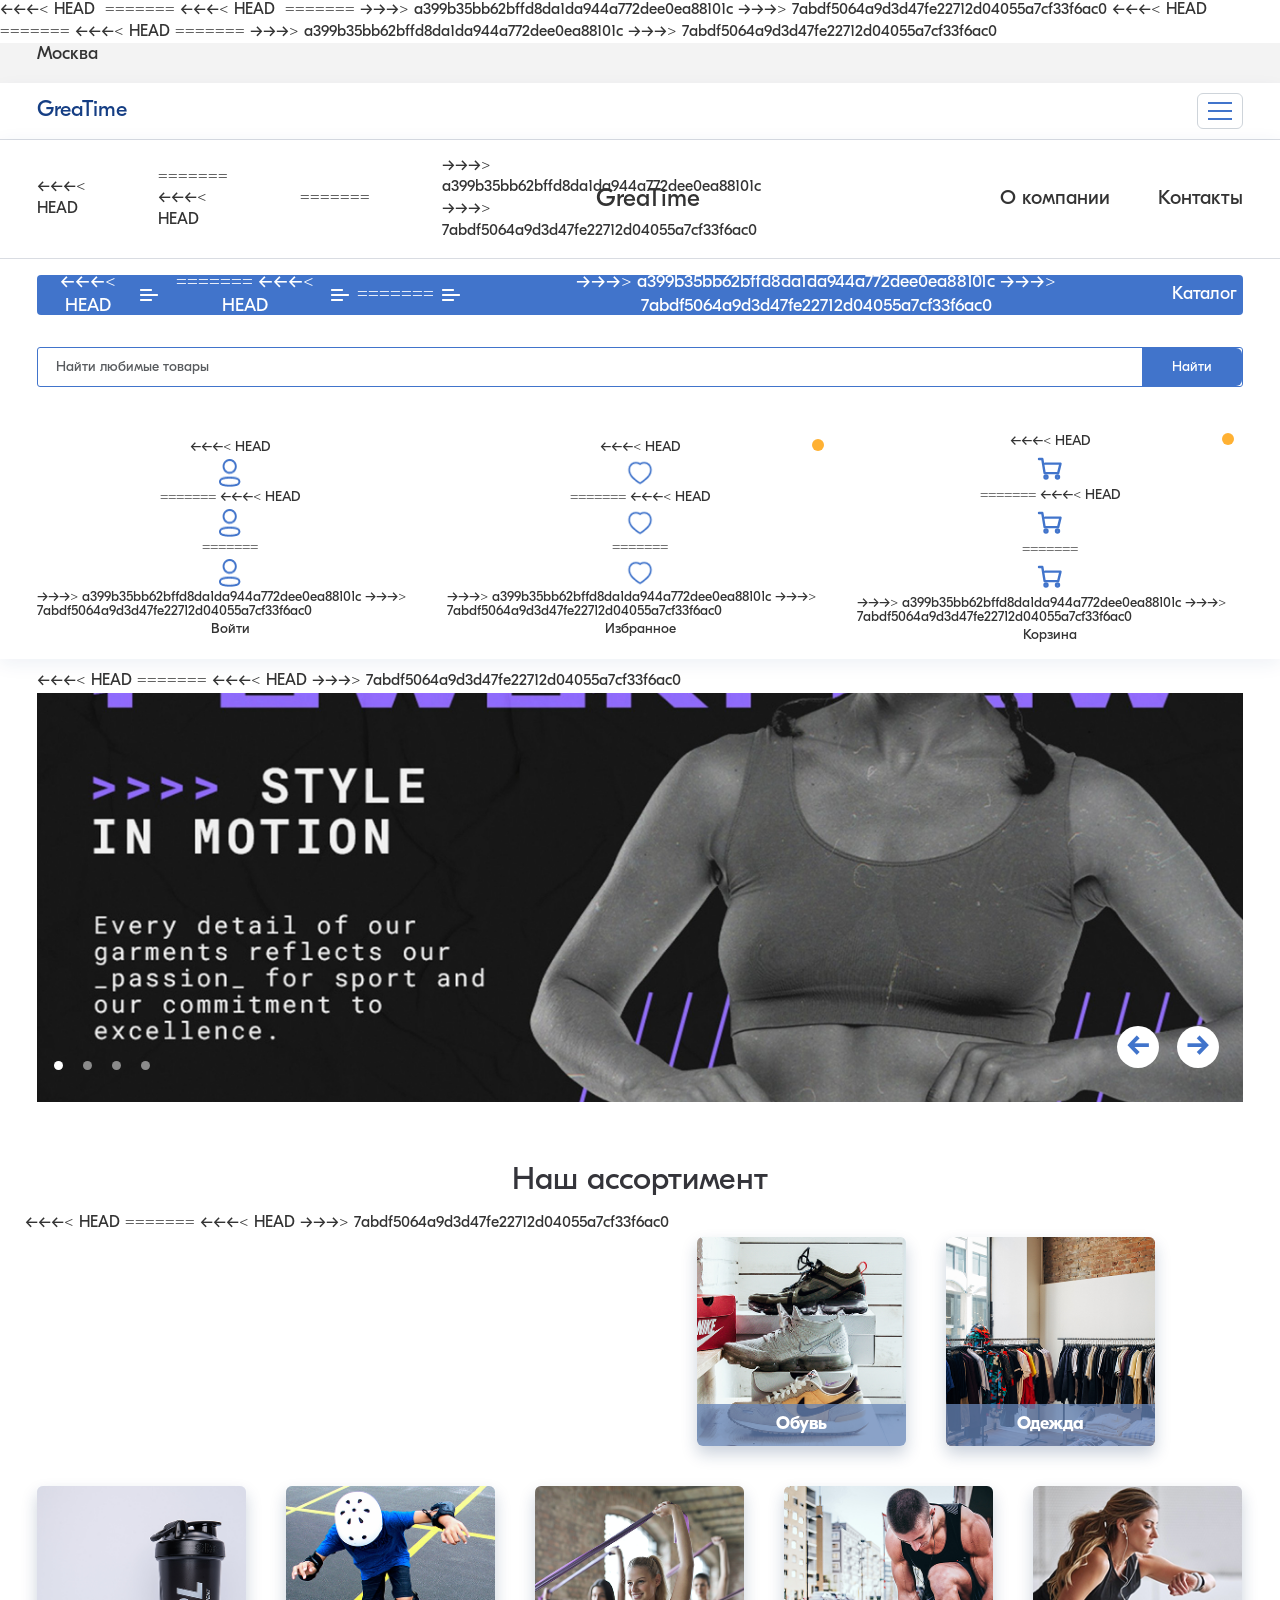
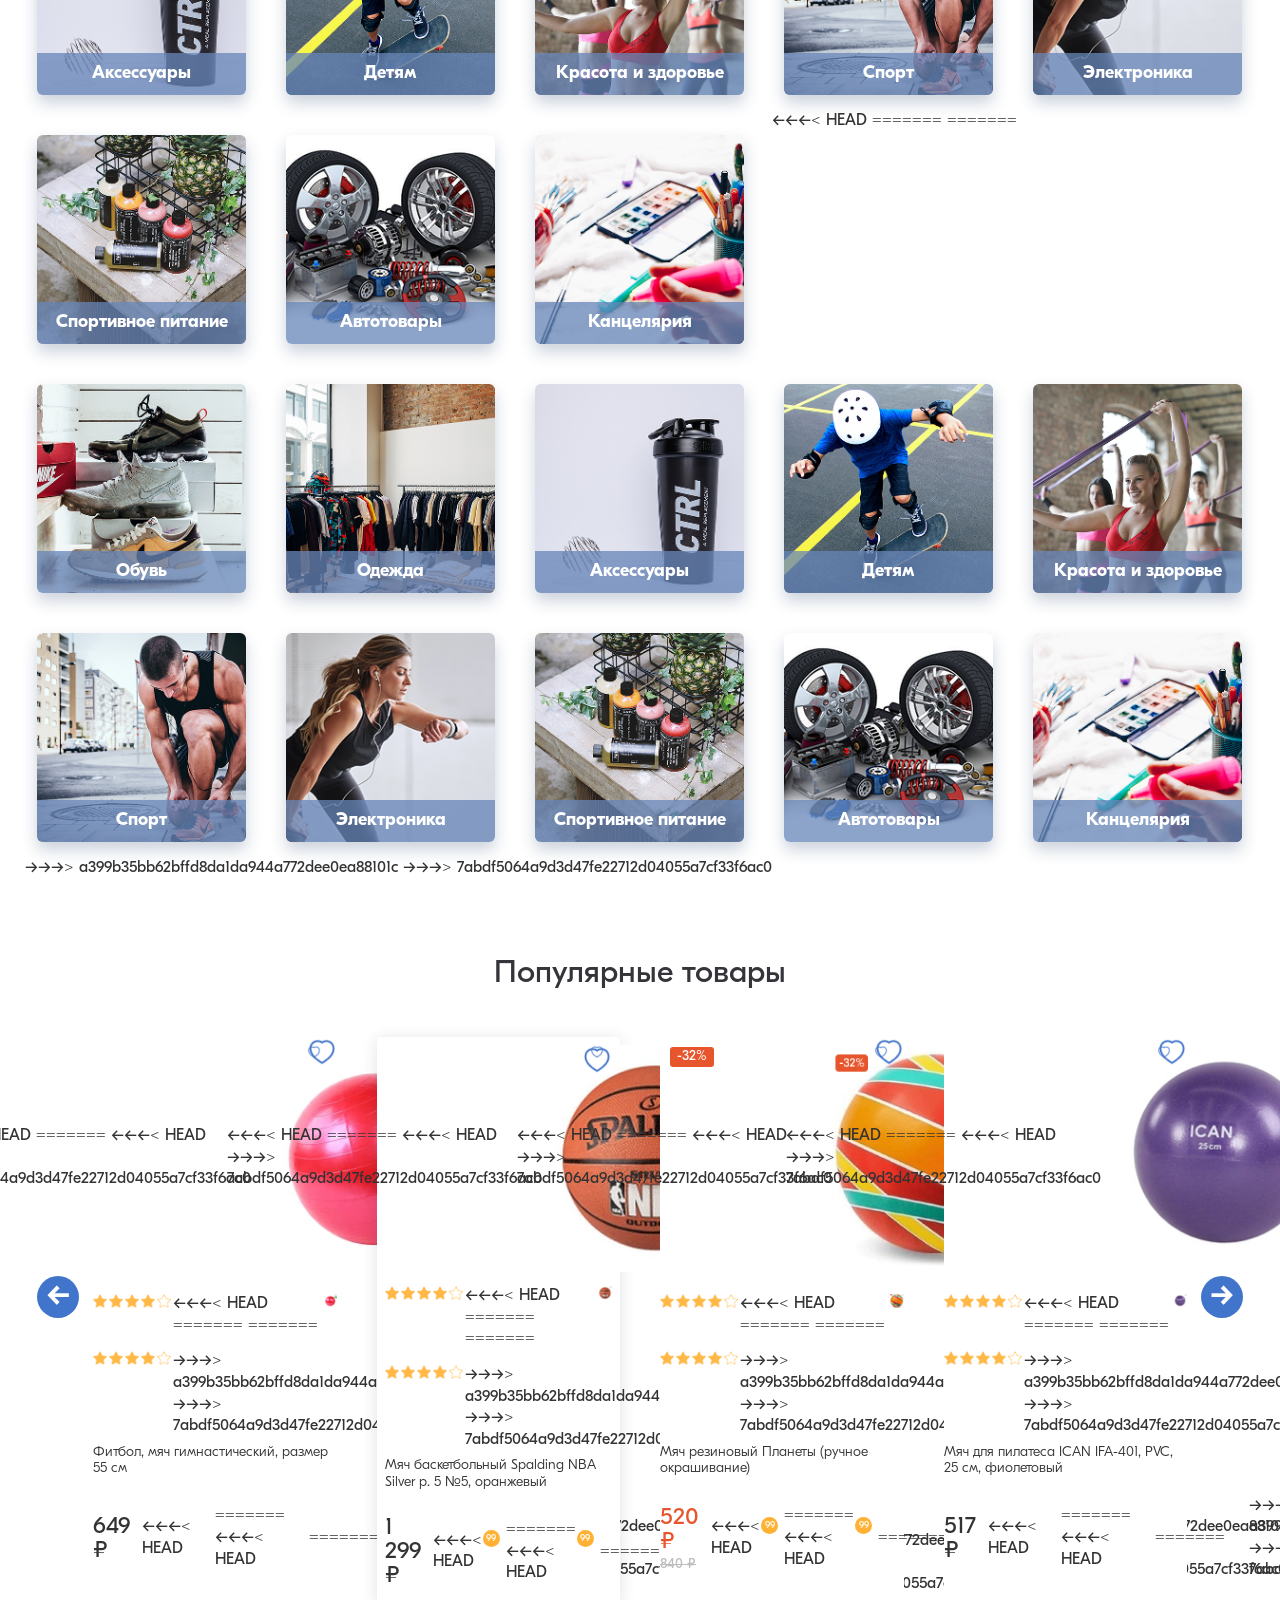
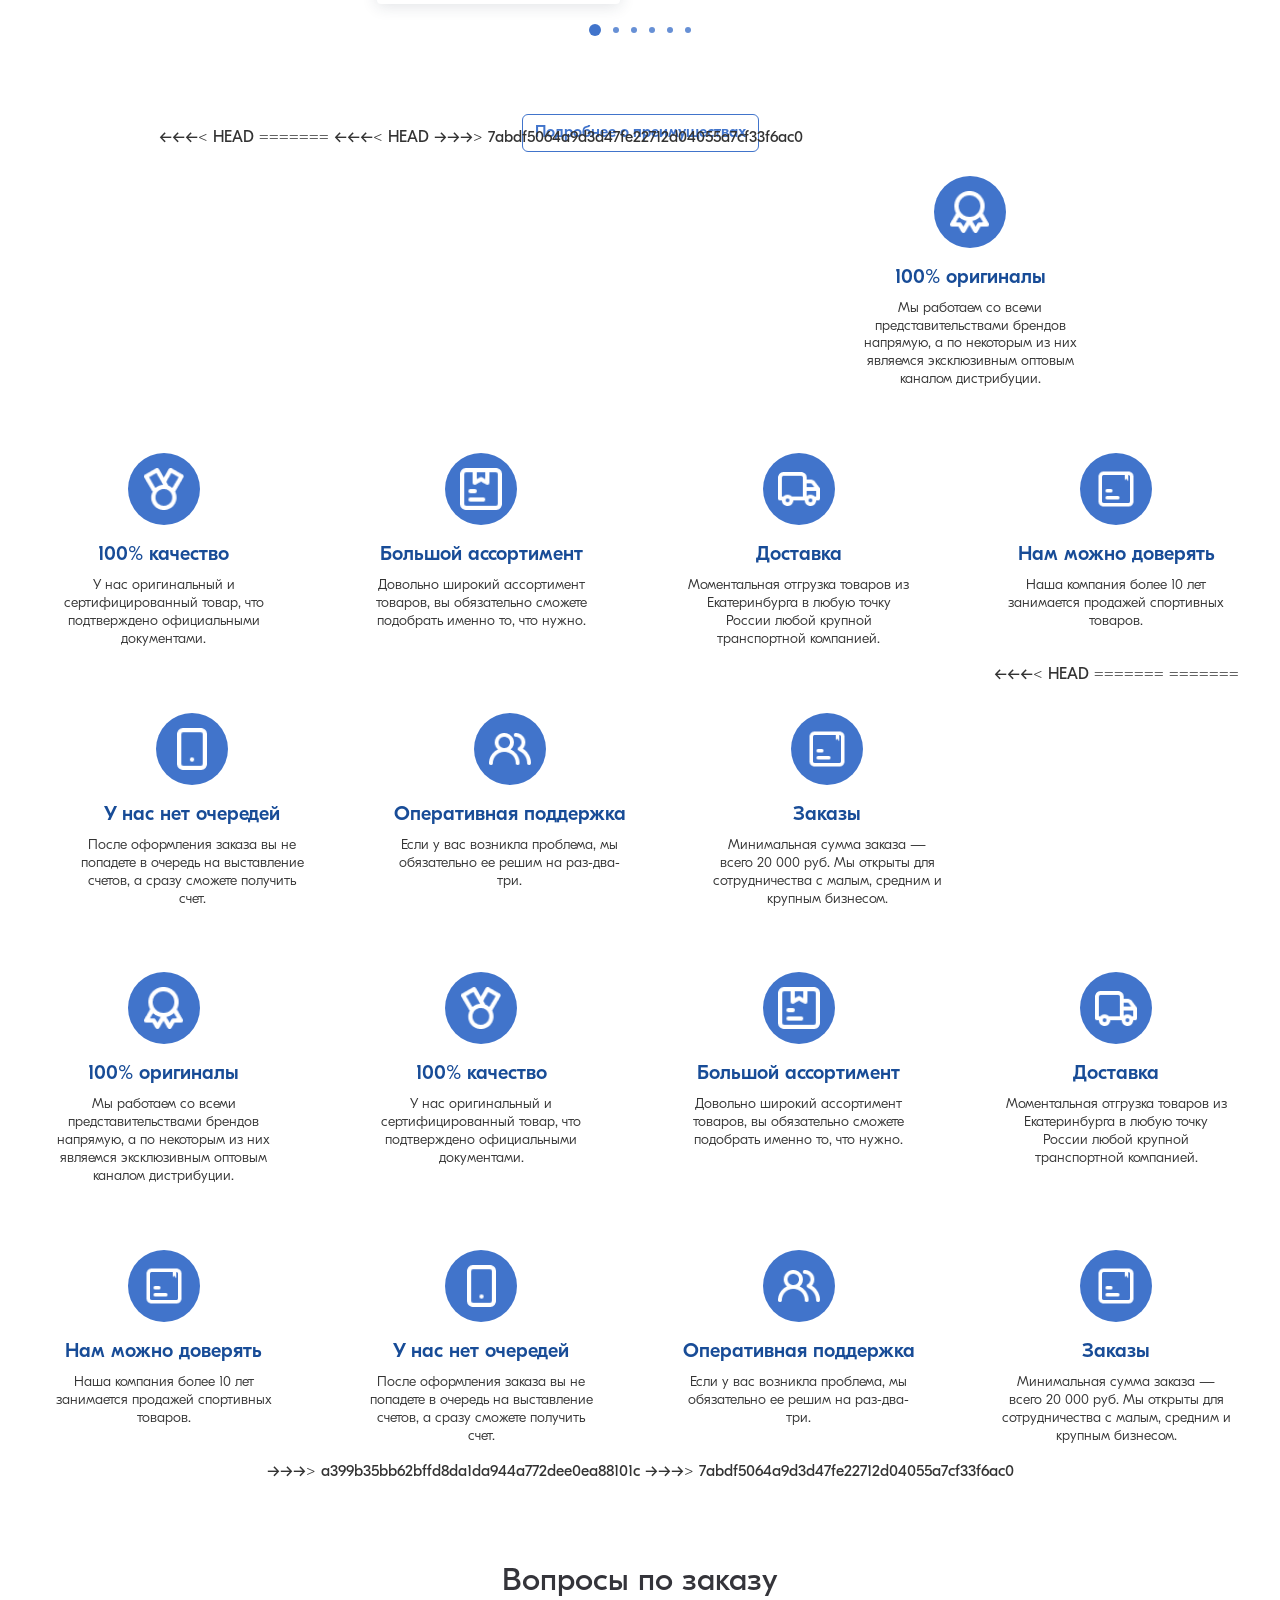
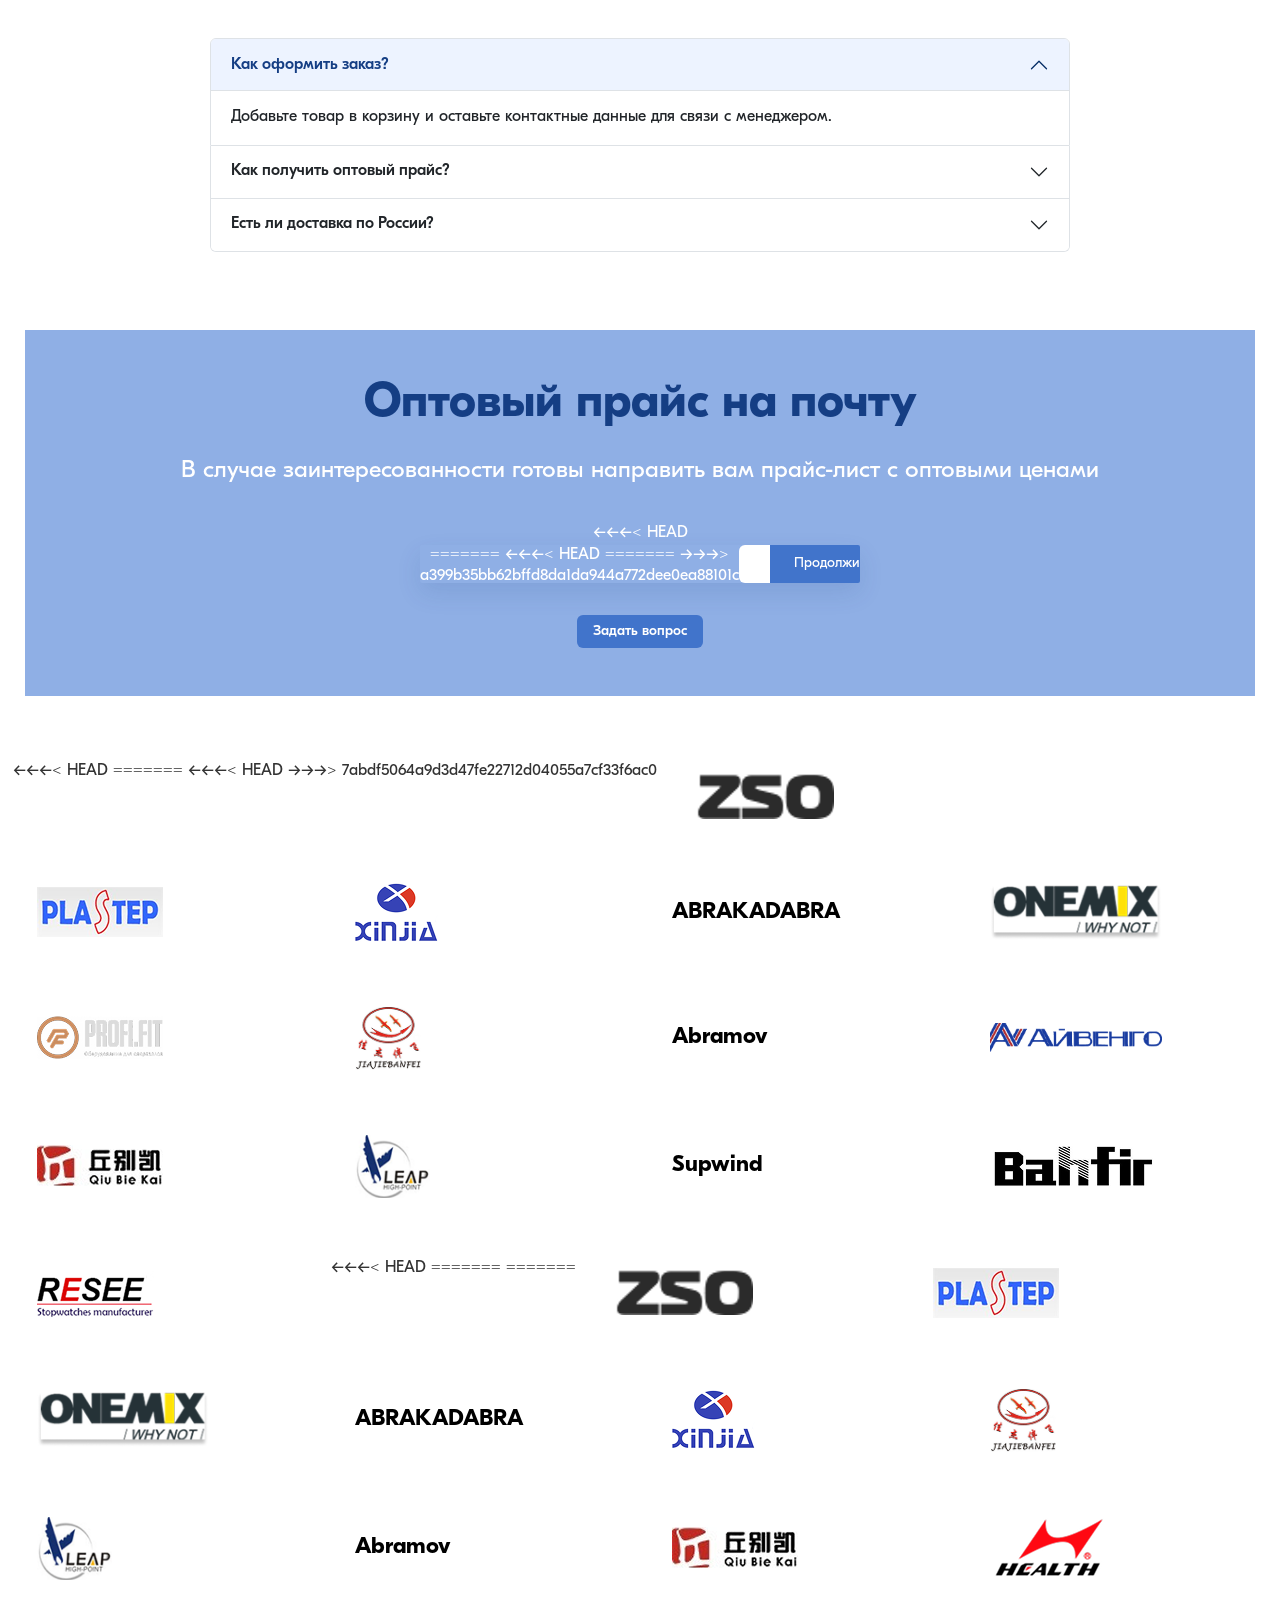
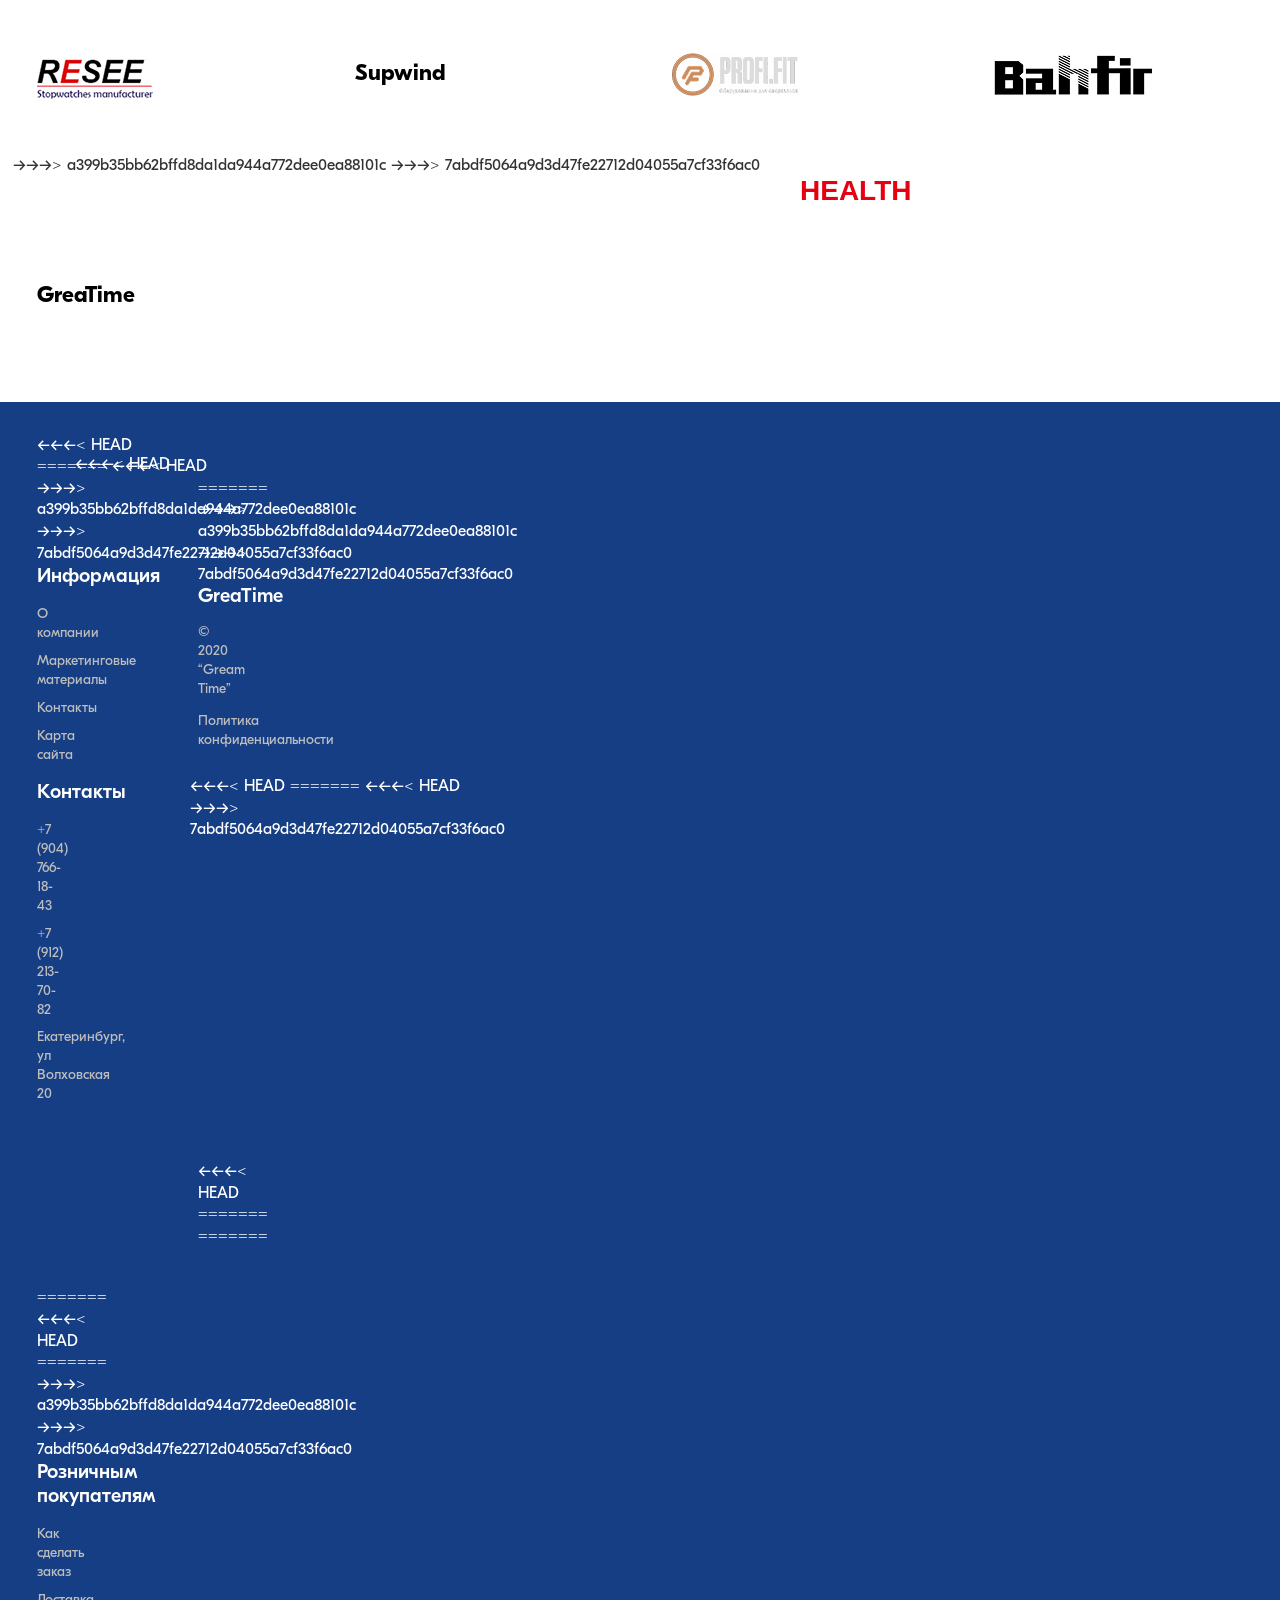
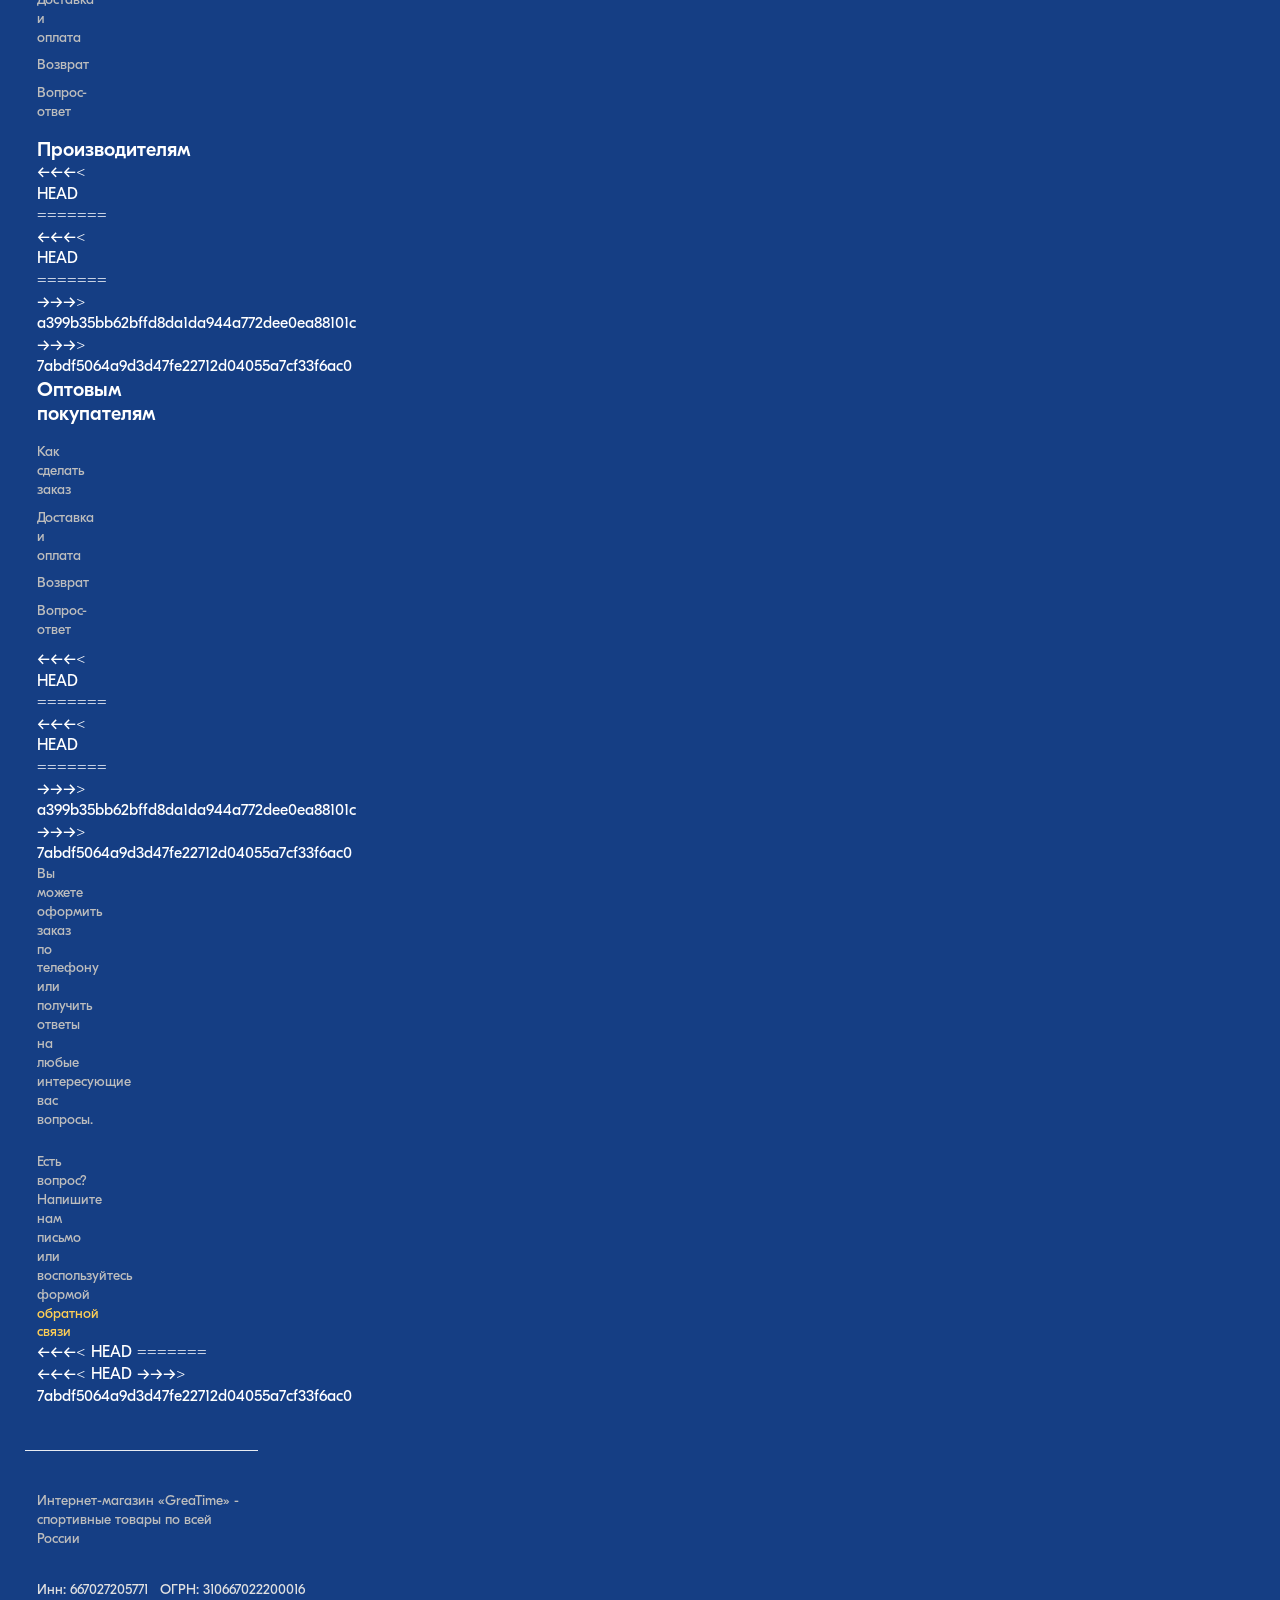
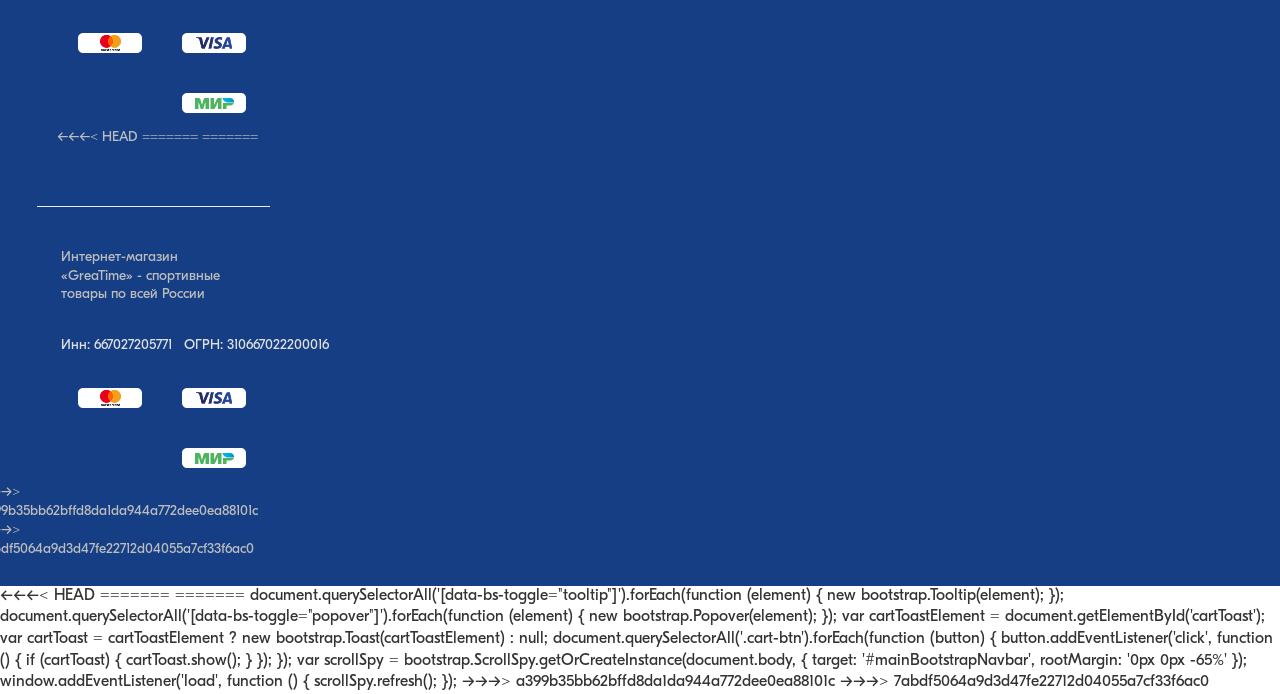
==== Задание 6/index.html @ 096b5dd9 "Initial commit" ====
<<<<<<< HEAD
﻿<!DOCTYPE html>
=======
<<<<<<< HEAD
﻿<!DOCTYPE html>
=======
<!DOCTYPE html>
>>>>>>> a399b35bb62bffd8da1da944a772dee0ea88101c
>>>>>>> 7abdf5064a9d3d47fe22712d04055a7cf33f6ac0
<html lang="ru">
<head>
  <meta charset="UTF-8">
  <meta name="viewport" content="width=device-width, initial-scale=1.0">
  <title>GreaTime</title>
  <!-- Пункт 1. Использование контейнера: подключается Bootstrap 5, дальше основные секции строятся через .container. -->
  <link href="https://cdn.jsdelivr.net/npm/bootstrap@5.3.3/dist/css/bootstrap.min.css" rel="stylesheet">
<<<<<<< HEAD
  <link rel="stylesheet" href="css/bootstrap-fallback.css">
  <link rel="stylesheet" href="css/styles.css">
=======
<<<<<<< HEAD
  <link rel="stylesheet" href="css/bootstrap-fallback.css">
  <link rel="stylesheet" href="css/styles.css">
=======
  <link rel="stylesheet" href="styles.css">
>>>>>>> a399b35bb62bffd8da1da944a772dee0ea88101c
>>>>>>> 7abdf5064a9d3d47fe22712d04055a7cf33f6ac0
</head>
<!-- 1 виджет: ScrollSpy автоматически подсвечивает пункты меню Bootstrap при прокрутке страницы. -->
<body data-bs-spy="scroll" data-bs-target="#mainBootstrapNavbar" data-bs-root-margin="0px 0px -65%" data-bs-smooth-scroll="true" tabindex="0">
  <!-- Верхняя строка -->
  <div class="top-line">
      <div class="container">
        <!-- Пункты 2, 3, 4, 5. Строка построена как row -> col, использует адаптивные col-lg-*, gutters gy/gx и Bootstrap-выравнивание. -->
        <div class="row align-items-center justify-content-between gy-2 gx-4 top-line__inner">
          <div class="col-12 col-lg-2 text-center text-lg-start">
            <span class="city">Москва</span>
          </div>
          <nav class="col-12 col-lg-8 d-none d-md-flex align-items-center justify-content-center flex-wrap gap-4 top-menu" aria-label="Верхнее меню">
            <a href="#">Оптовым покупателям</a>
            <a href="#">Розничным покупателям</a>
            <a href="#">Регистрация для юр.лиц</a>
            <a href="#">Регистрация для физ.лиц</a>
          </nav>
          <div class="col-12 col-lg-2 text-center text-lg-end">
            <a class="phone" href="tel:+79999999999">+7 (999) 999-99-99</a>
          </div>
        </div>
      </div>
  </div>

  <!-- Шапка -->
  <div class="widget-header">
    <!-- 2 виджет: адаптивная панель навигации Bootstrap Navbar с hamburger-меню. -->
    <nav class="navbar navbar-light widget-navbar sticky-top" id="mainBootstrapNavbar">
      <div class="container">
        <a class="navbar-brand widget-navbar__brand" href="#">GreaTime</a>
        <button class="navbar-toggler" type="button" data-bs-toggle="collapse" data-bs-target="#mainNavbarMenu" aria-controls="mainNavbarMenu" aria-expanded="false" aria-label="Открыть меню">
          <span class="navbar-toggler-icon"></span>
        </button>
        <div class="collapse navbar-collapse" id="mainNavbarMenu">
          <ul class="navbar-nav ms-auto align-items-lg-center gap-lg-2">
            <li class="nav-item"><a class="nav-link" href="#assortment">Ассортимент</a></li>
            <li class="nav-item"><a class="nav-link" href="#popular">Товары</a></li>
            <li class="nav-item"><a class="nav-link" href="#benefits">Преимущества</a></li>
            <!-- 3 виджет: Dropdown в навигации для быстрого выбора раздела каталога. -->
            <li class="nav-item dropdown">
              <a class="nav-link dropdown-toggle" href="#" role="button" data-bs-toggle="dropdown" aria-expanded="false">Категории</a>
              <ul class="dropdown-menu">
                <li><a class="dropdown-item" href="#assortment">Спорт</a></li>
                <li><a class="dropdown-item" href="#assortment">Одежда</a></li>
                <li><a class="dropdown-item" href="#assortment">Аксессуары</a></li>
              </ul>
            </li>
            <li class="nav-item"><a class="nav-link" href="#price">Прайс</a></li>
            <li class="nav-item">
              <!-- 4 виджет: Offcanvas - выезжающая панель корзины справа. -->
              <button class="btn widget-cart-btn" type="button" data-bs-toggle="offcanvas" data-bs-target="#cartOffcanvas" aria-controls="cartOffcanvas">Корзина</button>
            </li>
          </ul>
        </div>
      </div>
    </nav>

    <div class="offcanvas offcanvas-end" tabindex="-1" id="cartOffcanvas" aria-labelledby="cartOffcanvasLabel">
      <div class="offcanvas-header">
        <h5 class="offcanvas-title" id="cartOffcanvasLabel">Корзина</h5>
        <button type="button" class="btn-close" data-bs-dismiss="offcanvas" aria-label="Закрыть"></button>
      </div>
      <div class="offcanvas-body">
        <p>В корзине пока нет товаров. Добавьте мяч из блока популярных товаров.</p>
        <button class="btn widget-primary w-100" type="button" data-bs-dismiss="offcanvas">Продолжить покупки</button>
      </div>
    </div>

  </div>

  <header>
    <div class="header-main">
      <div class="container py-3">
        <!-- Пункты 2, 3, 5. Шапка разделена на Bootstrap-колонки, а выравнивание выполнено утилитами align-items-* и justify-content-*. -->
        <div class="row align-items-center gy-3 header-main__inner">
          <div class="col-3 col-md-4 d-flex align-items-center gap-4 messengers">
<<<<<<< HEAD
            <a href="#" aria-label="WhatsApp"><img src="../img/icon-whatsapp-header.png" alt=""></a>
            <a href="#" aria-label="Telegram"><img src="../img/icon-telegram-header.png" alt=""></a>
=======
<<<<<<< HEAD
            <a href="#" aria-label="WhatsApp"><img src="../img/icon-whatsapp-header.png" alt=""></a>
            <a href="#" aria-label="Telegram"><img src="../img/icon-telegram-header.png" alt=""></a>
=======
            <a href="#" aria-label="WhatsApp"><img src="img/whatsapphead.png" alt=""></a>
            <a href="#" aria-label="Telegram"><img src="img/tghead.png" alt=""></a>
>>>>>>> a399b35bb62bffd8da1da944a772dee0ea88101c
>>>>>>> 7abdf5064a9d3d47fe22712d04055a7cf33f6ac0
          </div>
          <div class="col-6 col-md-4 text-center">
            <a class="brand" href="#">GreaTime</a>
          </div>
          <div class="col-3 d-md-none text-end">
            <button class="burger-btn d-inline-flex align-items-center justify-content-center flex-column" type="button" data-bs-toggle="collapse" data-bs-target="#mobileHeaderMenu" aria-controls="mobileHeaderMenu" aria-expanded="false" aria-label="Открыть меню">
              <span></span>
              <span></span>
              <span></span>
            </button>
          </div>
          <nav class="col-md-4 d-none d-md-flex align-items-center justify-content-end gap-5 header-links" aria-label="Информация">
            <a href="#">О компании</a>
            <a href="#">Контакты</a>
          </nav>
          <nav class="col-12 mobile-menu collapse" id="mobileHeaderMenu" aria-label="Мобильное меню">
            <a href="#">О компании</a>
            <a href="#">Контакты</a>
            <a href="#">Оптовым покупателям</a>
            <a href="#">Розничным покупателям</a>
            <a href="#">Регистрация для юр.лиц</a>
            <a href="#">Регистрация для физ.лиц</a>
          </nav>
        </div>
      </div>
    </div>

    <div class="search-line">
      <div class="container py-3">
        <!-- Пункты 2, 3, 4, 5. Поиск построен через row -> col, адаптация идет через col-md-* и col-lg-*. -->
        <div class="row align-items-center justify-content-between gy-3 gx-3 search-line__inner">
          <div class="col-12 col-md-auto">
            <button class="catalog-btn w-100 d-inline-flex align-items-center justify-content-center gap-2" type="button">
<<<<<<< HEAD
              <img src="../img/icon-menu-catalog.png" alt="">
=======
<<<<<<< HEAD
              <img src="../img/icon-menu-catalog.png" alt="">
=======
              <img src="img/menu.png" alt="">
>>>>>>> a399b35bb62bffd8da1da944a772dee0ea88101c
>>>>>>> 7abdf5064a9d3d47fe22712d04055a7cf33f6ac0
              <span>Каталог</span>
            </button>
          </div>
          <div class="col-12 col-md">
            <form class="search input-group" action="#">
              <input class="form-control" type="search" placeholder="Найти любимые товары">
              <button class="btn search-btn" type="submit">Найти</button>
            </form>
          </div>
          <nav class="col-12 col-lg-auto d-flex align-items-center justify-content-center gap-4 user-actions" aria-label="Пользовательское меню">
            <a class="user-action d-flex flex-column align-items-center" href="#">
<<<<<<< HEAD
              <img src="../img/icon-user-profile.png" alt="">
=======
<<<<<<< HEAD
              <img src="../img/icon-user-profile.png" alt="">
=======
              <img src="img/profile.png" alt="">
>>>>>>> a399b35bb62bffd8da1da944a772dee0ea88101c
>>>>>>> 7abdf5064a9d3d47fe22712d04055a7cf33f6ac0
              <span>Войти</span>
            </a>
            <a class="user-action d-flex flex-column align-items-center" href="#">
              <span class="notify-dot"></span>
<<<<<<< HEAD
              <img src="../img/icon-favorite-heart.png" alt="">
=======
<<<<<<< HEAD
              <img src="../img/icon-favorite-heart.png" alt="">
=======
              <img src="img/heart.png" alt="">
>>>>>>> a399b35bb62bffd8da1da944a772dee0ea88101c
>>>>>>> 7abdf5064a9d3d47fe22712d04055a7cf33f6ac0
              <span>Избранное</span>
            </a>
            <a class="user-action d-flex flex-column align-items-center" href="#">
              <span class="notify-dot"></span>
<<<<<<< HEAD
              <img src="../img/icon-cart-header.svg" alt="">
=======
<<<<<<< HEAD
              <img src="../img/icon-cart-header.svg" alt="">
=======
              <img src="img/cart-head.svg" alt="">
>>>>>>> a399b35bb62bffd8da1da944a772dee0ea88101c
>>>>>>> 7abdf5064a9d3d47fe22712d04055a7cf33f6ac0
              <span>Корзина</span>
            </a>
          </nav>
        </div>
      </div>
    </div>
  </header>

  <main>
    <!-- Баннер -->
    <section class="hero" aria-label="Промо баннер">
      <!-- 5 виджет: Carousel - слайдер Bootstrap встроен в основной промо-баннер макета. -->
      <div id="promoCarousel" class="container hero-slider carousel slide" data-bs-ride="carousel">
        <div class="carousel-inner">
          <div class="carousel-item active">
<<<<<<< HEAD
=======
<<<<<<< HEAD
>>>>>>> 7abdf5064a9d3d47fe22712d04055a7cf33f6ac0
            <img src="../img/promo-main-banner.png" class="d-block w-100" alt="Промо баннер">
          </div>
          <div class="carousel-item">
            <img src="../img/promo-sport-banner-2.png" class="d-block w-100" alt="Акция недели">
          </div>
          <div class="carousel-item">
            <img src="../img/promo-sport-banner-3.png" class="d-block w-100" alt="Спортивные товары">
          </div>
          <div class="carousel-item">
            <img src="../img/promo-sport-banner-4.png" class="d-block w-100" alt="Новые поступления">
<<<<<<< HEAD
=======
=======
            <img src="img/banner.png" class="d-block w-100" alt="Промо баннер">
          </div>
          <div class="carousel-item">
            <img src="img/banner2.png" class="d-block w-100" alt="Акция недели">
          </div>
          <div class="carousel-item">
            <img src="img/banner3.png" class="d-block w-100" alt="Спортивные товары">
          </div>
          <div class="carousel-item">
            <img src="img/banner4.png" class="d-block w-100" alt="Новые поступления">
>>>>>>> a399b35bb62bffd8da1da944a772dee0ea88101c
>>>>>>> 7abdf5064a9d3d47fe22712d04055a7cf33f6ac0
          </div>
        </div>
        <div class="hero-dots carousel-indicators d-flex">
          <button type="button" data-bs-target="#promoCarousel" data-bs-slide-to="0" class="active" aria-current="true" aria-label="Слайд 1"></button>
          <button type="button" data-bs-target="#promoCarousel" data-bs-slide-to="1" aria-label="Слайд 2"></button>
          <button type="button" data-bs-target="#promoCarousel" data-bs-slide-to="2" aria-label="Слайд 3"></button>
          <button type="button" data-bs-target="#promoCarousel" data-bs-slide-to="3" aria-label="Слайд 4"></button>
        </div>
        <div class="hero-arrows d-flex">
          <button class="hero-arrow d-inline-flex align-items-center justify-content-center" type="button" data-bs-target="#promoCarousel" data-bs-slide="prev" aria-label="Назад">←</button>
          <button class="hero-arrow d-inline-flex align-items-center justify-content-center" type="button" data-bs-target="#promoCarousel" data-bs-slide="next" aria-label="Вперед">→</button>
        </div>
      </div>
    </section>

    <!-- Ассортимент -->
    <section class="section" id="assortment" aria-labelledby="assortment-title">
      <div class="container">
        <h1 class="section__title" id="assortment-title">Наш ассортимент</h1>
        <!-- Пункты 2, 3, 4, 7. Категории используют Bootstrap row-cols и gutters вместо собственной CSS-сетки. -->
        <div class="row row-cols-1 row-cols-sm-2 row-cols-lg-5 g-4 assortment">
<<<<<<< HEAD
=======
<<<<<<< HEAD
>>>>>>> 7abdf5064a9d3d47fe22712d04055a7cf33f6ac0
          <div class="col"><a class="category" href="#"><img src="../img/cat-shoes.png" alt="Обувь"><span class="d-flex align-items-center justify-content-center">Обувь</span></a></div>
          <div class="col"><a class="category" href="#"><img src="../img/cat-clothes.png" alt="Одежда"><span class="d-flex align-items-center justify-content-center">Одежда</span></a></div>
          <div class="col"><a class="category" href="#"><img src="../img/cat-accessories.png" alt="Аксессуары"><span class="d-flex align-items-center justify-content-center">Аксессуары</span></a></div>
          <div class="col"><a class="category" href="#"><img src="../img/cat-kids.png" alt="Детям"><span class="d-flex align-items-center justify-content-center">Детям</span></a></div>
          <div class="col"><a class="category" href="#"><img src="../img/cat-beauty.png" alt="Красота и здоровье"><span class="d-flex align-items-center justify-content-center">Красота и здоровье</span></a></div>
          <div class="col"><a class="category" href="#"><img src="../img/cat-sport.png" alt="Спорт"><span class="d-flex align-items-center justify-content-center">Спорт</span></a></div>
          <div class="col"><a class="category" href="#"><img src="../img/cat-electronics.png" alt="Электроника"><span class="d-flex align-items-center justify-content-center">Электроника</span></a></div>
          <div class="col"><a class="category" href="#"><img src="../img/cat-food.png" alt="Спортивное питание"><span class="d-flex align-items-center justify-content-center">Спортивное питание</span></a></div>
          <div class="col"><a class="category" href="#"><img src="../img/cat-auto.png" alt="Автотовары"><span class="d-flex align-items-center justify-content-center">Автотовары</span></a></div>
          <div class="col"><a class="category" href="#"><img src="../img/cat-office.png" alt="Канцелярия"><span class="d-flex align-items-center justify-content-center">Канцелярия</span></a></div>
<<<<<<< HEAD
=======
=======
          <div class="col"><a class="category" href="#"><img src="img/cat-shoes.png" alt="Обувь"><span class="d-flex align-items-center justify-content-center">Обувь</span></a></div>
          <div class="col"><a class="category" href="#"><img src="img/cat-clothes.png" alt="Одежда"><span class="d-flex align-items-center justify-content-center">Одежда</span></a></div>
          <div class="col"><a class="category" href="#"><img src="img/cat-accessories.png" alt="Аксессуары"><span class="d-flex align-items-center justify-content-center">Аксессуары</span></a></div>
          <div class="col"><a class="category" href="#"><img src="img/cat-kids.png" alt="Детям"><span class="d-flex align-items-center justify-content-center">Детям</span></a></div>
          <div class="col"><a class="category" href="#"><img src="img/cat-beauty.png" alt="Красота и здоровье"><span class="d-flex align-items-center justify-content-center">Красота и здоровье</span></a></div>
          <div class="col"><a class="category" href="#"><img src="img/cat-sport.png" alt="Спорт"><span class="d-flex align-items-center justify-content-center">Спорт</span></a></div>
          <div class="col"><a class="category" href="#"><img src="img/cat-electronics.png" alt="Электроника"><span class="d-flex align-items-center justify-content-center">Электроника</span></a></div>
          <div class="col"><a class="category" href="#"><img src="img/cat-food.png" alt="Спортивное питание"><span class="d-flex align-items-center justify-content-center">Спортивное питание</span></a></div>
          <div class="col"><a class="category" href="#"><img src="img/cat-auto.png" alt="Автотовары"><span class="d-flex align-items-center justify-content-center">Автотовары</span></a></div>
          <div class="col"><a class="category" href="#"><img src="img/cat-office.png" alt="Канцелярия"><span class="d-flex align-items-center justify-content-center">Канцелярия</span></a></div>
>>>>>>> a399b35bb62bffd8da1da944a772dee0ea88101c
>>>>>>> 7abdf5064a9d3d47fe22712d04055a7cf33f6ac0
        </div>
      </div>
    </section>

    <!-- Популярные товары -->
    <section class="section" id="popular" aria-labelledby="popular-title">
      <div class="container">
        <h2 class="section__title" id="popular-title">Популярные товары</h2>
        <div class="products-box">
          <button class="product-arrow product-arrow--left d-none d-md-flex align-items-center justify-content-center" type="button" aria-label="Назад">←</button>
          <!-- Пункты 2, 3, 4, 7. Карточки товаров размещены через Bootstrap row-cols, без display:grid в CSS. -->
          <div class="row row-cols-1 row-cols-sm-2 row-cols-lg-4 g-4 products">
            <div class="col">
              <article class="product h-100">
                <div class="product__media d-flex align-items-center justify-content-center">
<<<<<<< HEAD
=======
<<<<<<< HEAD
>>>>>>> 7abdf5064a9d3d47fe22712d04055a7cf33f6ac0
                  <img src="../img/prod-fitball.png" alt="Фитбол гимнастический">
                  <!-- 6 виджет: Tooltip - подсказка Bootstrap при наведении на кнопку избранного. -->
                  <button class="favorite" type="button" aria-label="Добавить в избранное" data-bs-toggle="tooltip" data-bs-title="Добавить товар в избранное"><img src="../img/icon-favorite-heart.png" alt=""></button>
                </div>
                <div class="rating d-flex">
                  <img src="../img/icon-star-filled.png" alt=""><img src="../img/icon-star-filled.png" alt=""><img src="../img/icon-star-filled.png" alt=""><img src="../img/icon-star-filled.png" alt=""><img src="../img/icon-star-empty.png" alt="">
<<<<<<< HEAD
=======
=======
                  <img src="img/prod-fitball.png" alt="Фитбол гимнастический">
                  <!-- 6 виджет: Tooltip - подсказка Bootstrap при наведении на кнопку избранного. -->
                  <button class="favorite" type="button" aria-label="Добавить в избранное" data-bs-toggle="tooltip" data-bs-title="Добавить товар в избранное"><img src="img/heart.png" alt=""></button>
                </div>
                <div class="rating d-flex">
                  <img src="img/star.png" alt=""><img src="img/star.png" alt=""><img src="img/star.png" alt=""><img src="img/star.png" alt=""><img src="img/star-empty.png" alt="">
>>>>>>> a399b35bb62bffd8da1da944a772dee0ea88101c
>>>>>>> 7abdf5064a9d3d47fe22712d04055a7cf33f6ac0
                </div>
                <h3 class="product__name">Фитбол, мяч гимнастический, размер 55 см</h3>
                <div class="product__bottom d-flex align-items-center justify-content-between">
                  <p class="price">649 ₽</p>
<<<<<<< HEAD
                  <button class="cart-btn d-inline-flex align-items-center justify-content-center" type="button" aria-label="В корзину"><img src="../img/icon-cart-button.png" alt=""></button>
=======
<<<<<<< HEAD
                  <button class="cart-btn d-inline-flex align-items-center justify-content-center" type="button" aria-label="В корзину"><img src="../img/icon-cart-button.png" alt=""></button>
=======
                  <button class="cart-btn d-inline-flex align-items-center justify-content-center" type="button" aria-label="В корзину"><img src="img/buy.png" alt=""></button>
>>>>>>> a399b35bb62bffd8da1da944a772dee0ea88101c
>>>>>>> 7abdf5064a9d3d47fe22712d04055a7cf33f6ac0
                </div>
              </article>
            </div>

            <div class="col">
              <article class="product product--active h-100">
                <div class="product__media d-flex align-items-center justify-content-center">
<<<<<<< HEAD
=======
<<<<<<< HEAD
>>>>>>> 7abdf5064a9d3d47fe22712d04055a7cf33f6ac0
                  <img src="../img/prod-basket.png" alt="Баскетбольный мяч Spalding">
                  <button class="favorite" type="button" aria-label="Добавить в избранное"><img src="../img/icon-favorite-heart.png" alt=""></button>
                </div>
                <div class="rating d-flex">
                  <img src="../img/icon-star-filled.png" alt=""><img src="../img/icon-star-filled.png" alt=""><img src="../img/icon-star-filled.png" alt=""><img src="../img/icon-star-filled.png" alt=""><img src="../img/icon-star-empty.png" alt="">
<<<<<<< HEAD
=======
=======
                  <img src="img/prod-basket.png" alt="Баскетбольный мяч Spalding">
                  <button class="favorite" type="button" aria-label="Добавить в избранное"><img src="img/heart.png" alt=""></button>
                </div>
                <div class="rating d-flex">
                  <img src="img/star.png" alt=""><img src="img/star.png" alt=""><img src="img/star.png" alt=""><img src="img/star.png" alt=""><img src="img/star-empty.png" alt="">
>>>>>>> a399b35bb62bffd8da1da944a772dee0ea88101c
>>>>>>> 7abdf5064a9d3d47fe22712d04055a7cf33f6ac0
                </div>
                <h3 class="product__name">Мяч баскетбольный Spalding NBA Silver р. 5 №5, оранжевый</h3>
                <div class="product__bottom d-flex align-items-center justify-content-between">
                  <p class="price">1 299 ₽</p>
<<<<<<< HEAD
                  <button class="cart-btn d-inline-flex align-items-center justify-content-center" type="button" aria-label="В корзину"><span class="cart-badge d-flex align-items-center justify-content-center">99</span><img src="../img/icon-cart-button.png" alt=""></button>
=======
<<<<<<< HEAD
                  <button class="cart-btn d-inline-flex align-items-center justify-content-center" type="button" aria-label="В корзину"><span class="cart-badge d-flex align-items-center justify-content-center">99</span><img src="../img/icon-cart-button.png" alt=""></button>
=======
                  <button class="cart-btn d-inline-flex align-items-center justify-content-center" type="button" aria-label="В корзину"><span class="cart-badge d-flex align-items-center justify-content-center">99</span><img src="img/buy.png" alt=""></button>
>>>>>>> a399b35bb62bffd8da1da944a772dee0ea88101c
>>>>>>> 7abdf5064a9d3d47fe22712d04055a7cf33f6ac0
                </div>
              </article>
            </div>

            <div class="col">
              <article class="product h-100">
                <div class="product__media d-flex align-items-center justify-content-center">
                  <span class="discount-badge">-32%</span>
<<<<<<< HEAD
=======
<<<<<<< HEAD
>>>>>>> 7abdf5064a9d3d47fe22712d04055a7cf33f6ac0
                  <img class="product__image--planet" src="../img/prod-planet.png" alt="Мяч резиновый Планеты">
                  <button class="favorite" type="button" aria-label="Добавить в избранное"><img src="../img/icon-favorite-heart.png" alt=""></button>
                </div>
                <div class="rating d-flex">
                  <img src="../img/icon-star-filled.png" alt=""><img src="../img/icon-star-filled.png" alt=""><img src="../img/icon-star-filled.png" alt=""><img src="../img/icon-star-filled.png" alt=""><img src="../img/icon-star-empty.png" alt="">
<<<<<<< HEAD
=======
=======
                  <img class="product__image--planet" src="img/prod-planet.png" alt="Мяч резиновый Планеты">
                  <button class="favorite" type="button" aria-label="Добавить в избранное"><img src="img/heart.png" alt=""></button>
                </div>
                <div class="rating d-flex">
                  <img src="img/star.png" alt=""><img src="img/star.png" alt=""><img src="img/star.png" alt=""><img src="img/star.png" alt=""><img src="img/star-empty.png" alt="">
>>>>>>> a399b35bb62bffd8da1da944a772dee0ea88101c
>>>>>>> 7abdf5064a9d3d47fe22712d04055a7cf33f6ac0
                </div>
                <h3 class="product__name">Мяч резиновый Планеты (ручное окрашивание)</h3>
                <div class="product__bottom d-flex align-items-center justify-content-between">
                  <p class="price price--sale d-flex flex-column align-items-start">
                    <span>520 ₽</span>
                    <span class="old-price">840 ₽</span>
                  </p>
<<<<<<< HEAD
                  <button class="cart-btn d-inline-flex align-items-center justify-content-center" type="button" aria-label="В корзину"><span class="cart-badge d-flex align-items-center justify-content-center">99</span><img src="../img/icon-cart-button.png" alt=""></button>
=======
<<<<<<< HEAD
                  <button class="cart-btn d-inline-flex align-items-center justify-content-center" type="button" aria-label="В корзину"><span class="cart-badge d-flex align-items-center justify-content-center">99</span><img src="../img/icon-cart-button.png" alt=""></button>
=======
                  <button class="cart-btn d-inline-flex align-items-center justify-content-center" type="button" aria-label="В корзину"><span class="cart-badge d-flex align-items-center justify-content-center">99</span><img src="img/buy.png" alt=""></button>
>>>>>>> a399b35bb62bffd8da1da944a772dee0ea88101c
>>>>>>> 7abdf5064a9d3d47fe22712d04055a7cf33f6ac0
                </div>
              </article>
            </div>

            <div class="col">
              <article class="product h-100">
                <div class="product__media d-flex align-items-center justify-content-center">
<<<<<<< HEAD
=======
<<<<<<< HEAD
>>>>>>> 7abdf5064a9d3d47fe22712d04055a7cf33f6ac0
                  <img src="../img/prod-pilates.png" alt="Мяч для пилатеса ICAN">
                  <button class="favorite" type="button" aria-label="Добавить в избранное"><img src="../img/icon-favorite-heart.png" alt=""></button>
                </div>
                <div class="rating d-flex">
                  <img src="../img/icon-star-filled.png" alt=""><img src="../img/icon-star-filled.png" alt=""><img src="../img/icon-star-filled.png" alt=""><img src="../img/icon-star-filled.png" alt=""><img src="../img/icon-star-empty.png" alt="">
<<<<<<< HEAD
=======
=======
                  <img src="img/prod-pilates.png" alt="Мяч для пилатеса ICAN">
                  <button class="favorite" type="button" aria-label="Добавить в избранное"><img src="img/heart.png" alt=""></button>
                </div>
                <div class="rating d-flex">
                  <img src="img/star.png" alt=""><img src="img/star.png" alt=""><img src="img/star.png" alt=""><img src="img/star.png" alt=""><img src="img/star-empty.png" alt="">
>>>>>>> a399b35bb62bffd8da1da944a772dee0ea88101c
>>>>>>> 7abdf5064a9d3d47fe22712d04055a7cf33f6ac0
                </div>
                <h3 class="product__name">Мяч для пилатеса ICAN IFA-401, PVC, 25 см, фиолетовый</h3>
                <div class="product__bottom d-flex align-items-center justify-content-between">
                  <p class="price">517 ₽</p>
<<<<<<< HEAD
                  <button class="cart-btn d-inline-flex align-items-center justify-content-center" type="button" aria-label="В корзину"><img src="../img/icon-cart-button.png" alt=""></button>
=======
<<<<<<< HEAD
                  <button class="cart-btn d-inline-flex align-items-center justify-content-center" type="button" aria-label="В корзину"><img src="../img/icon-cart-button.png" alt=""></button>
=======
                  <button class="cart-btn d-inline-flex align-items-center justify-content-center" type="button" aria-label="В корзину"><img src="img/buy.png" alt=""></button>
>>>>>>> a399b35bb62bffd8da1da944a772dee0ea88101c
>>>>>>> 7abdf5064a9d3d47fe22712d04055a7cf33f6ac0
                </div>
              </article>
            </div>
          </div>
          <button class="product-arrow product-arrow--right d-none d-md-flex align-items-center justify-content-center" type="button" aria-label="Вперед">→</button>
          <div class="product-dots d-flex align-items-center" aria-hidden="true">
            <span></span><span></span><span></span><span></span><span></span><span></span>
          </div>
        </div>
      </div>
    </section>

    <!-- Преимущества -->
    <section class="benefits" id="benefits" aria-label="Преимущества">
      <div class="container">
        <!-- 7 виджет: Popover - расширенная подсказка Bootstrap с заголовком и текстом. -->
        <div class="text-center mb-4">
          <button class="btn widget-outline" type="button" data-bs-toggle="popover" data-bs-title="Почему GreaTime" data-bs-content="Блок преимуществ показывает ключевые условия покупки и обслуживания.">Подробнее о преимуществах</button>
        </div>
        <!-- Пункты 2, 3, 4, 5. Преимущества выстроены Bootstrap-сеткой с row-cols и justify-content-center. -->
        <div class="row row-cols-1 row-cols-sm-2 row-cols-lg-4 g-5 justify-content-center benefits__grid">
<<<<<<< HEAD
=======
<<<<<<< HEAD
>>>>>>> 7abdf5064a9d3d47fe22712d04055a7cf33f6ac0
          <div class="col"><article class="benefit h-100"><div class="benefit__icon mx-auto d-flex align-items-center justify-content-center"><img src="../img/icon-original.png" alt=""></div><h3>100% оригиналы</h3><p>Мы работаем со всеми представительствами брендов напрямую, а по некоторым из них являемся эксклюзивным оптовым каналом дистрибуции.</p></article></div>
          <div class="col"><article class="benefit h-100"><div class="benefit__icon mx-auto d-flex align-items-center justify-content-center"><img src="../img/icon-quality.png" alt=""></div><h3>100% качество</h3><p>У нас оригинальный и сертифицированный товар, что подтверждено официальными документами.</p></article></div>
          <div class="col"><article class="benefit h-100"><div class="benefit__icon mx-auto d-flex align-items-center justify-content-center"><img src="../img/icon-bag.png" alt=""></div><h3>Большой ассортимент</h3><p>Довольно широкий ассортимент товаров, вы обязательно сможете подобрать именно то, что нужно.</p></article></div>
          <div class="col"><article class="benefit h-100"><div class="benefit__icon mx-auto d-flex align-items-center justify-content-center"><img src="../img/icon-delivery.png" alt=""></div><h3>Доставка</h3><p>Моментальная отгрузка товаров из Екатеринбурга в любую точку России любой крупной транспортной компанией.</p></article></div>
          <div class="col"><article class="benefit h-100"><div class="benefit__icon mx-auto d-flex align-items-center justify-content-center"><img src="../img/icon-order.png" alt=""></div><h3>Нам можно доверять</h3><p>Наша компания более 10 лет занимается продажей спортивных товаров.</p></article></div>
          <div class="col"><article class="benefit h-100"><div class="benefit__icon mx-auto d-flex align-items-center justify-content-center"><img src="../img/icon-phone.png" alt=""></div><h3>У нас нет очередей</h3><p>После оформления заказа вы не попадете в очередь на выставление счетов, а сразу сможете получить счет.</p></article></div>
          <div class="col"><article class="benefit h-100"><div class="benefit__icon mx-auto d-flex align-items-center justify-content-center"><img src="../img/icon-users.png" alt=""></div><h3>Оперативная поддержка</h3><p>Если у вас возникла проблема, мы обязательно ее решим на раз-два-три.</p></article></div>
          <div class="col"><article class="benefit h-100"><div class="benefit__icon mx-auto d-flex align-items-center justify-content-center"><img src="../img/icon-order.png" alt=""></div><h3>Заказы</h3><p>Минимальная сумма заказа — всего 20 000 руб. Мы открыты для сотрудничества с малым, средним и крупным бизнесом.</p></article></div>
<<<<<<< HEAD
=======
=======
          <div class="col"><article class="benefit h-100"><div class="benefit__icon mx-auto d-flex align-items-center justify-content-center"><img src="img/icon-original.png" alt=""></div><h3>100% оригиналы</h3><p>Мы работаем со всеми представительствами брендов напрямую, а по некоторым из них являемся эксклюзивным оптовым каналом дистрибуции.</p></article></div>
          <div class="col"><article class="benefit h-100"><div class="benefit__icon mx-auto d-flex align-items-center justify-content-center"><img src="img/icon-quality.png" alt=""></div><h3>100% качество</h3><p>У нас оригинальный и сертифицированный товар, что подтверждено официальными документами.</p></article></div>
          <div class="col"><article class="benefit h-100"><div class="benefit__icon mx-auto d-flex align-items-center justify-content-center"><img src="img/icon-bag.png" alt=""></div><h3>Большой ассортимент</h3><p>Довольно широкий ассортимент товаров, вы обязательно сможете подобрать именно то, что нужно.</p></article></div>
          <div class="col"><article class="benefit h-100"><div class="benefit__icon mx-auto d-flex align-items-center justify-content-center"><img src="img/icon-delivery.png" alt=""></div><h3>Доставка</h3><p>Моментальная отгрузка товаров из Екатеринбурга в любую точку России любой крупной транспортной компанией.</p></article></div>
          <div class="col"><article class="benefit h-100"><div class="benefit__icon mx-auto d-flex align-items-center justify-content-center"><img src="img/icon-order.png" alt=""></div><h3>Нам можно доверять</h3><p>Наша компания более 10 лет занимается продажей спортивных товаров.</p></article></div>
          <div class="col"><article class="benefit h-100"><div class="benefit__icon mx-auto d-flex align-items-center justify-content-center"><img src="img/icon-phone.png" alt=""></div><h3>У нас нет очередей</h3><p>После оформления заказа вы не попадете в очередь на выставление счетов, а сразу сможете получить счет.</p></article></div>
          <div class="col"><article class="benefit h-100"><div class="benefit__icon mx-auto d-flex align-items-center justify-content-center"><img src="img/icon-users.png" alt=""></div><h3>Оперативная поддержка</h3><p>Если у вас возникла проблема, мы обязательно ее решим на раз-два-три.</p></article></div>
          <div class="col"><article class="benefit h-100"><div class="benefit__icon mx-auto d-flex align-items-center justify-content-center"><img src="img/icon-order.png" alt=""></div><h3>Заказы</h3><p>Минимальная сумма заказа — всего 20 000 руб. Мы открыты для сотрудничества с малым, средним и крупным бизнесом.</p></article></div>
>>>>>>> a399b35bb62bffd8da1da944a772dee0ea88101c
>>>>>>> 7abdf5064a9d3d47fe22712d04055a7cf33f6ac0
        </div>
      </div>
    </section>

    <!-- 8 виджет: Accordion - группа сворачиваемых FAQ-панелей Bootstrap. -->
    <!-- FAQ Bootstrap -->
    <section class="section bootstrap-widget-section" aria-labelledby="faq-title">
      <div class="container">
        <h2 class="section__title" id="faq-title">Вопросы по заказу</h2>
        <div class="accordion widget-accordion" id="orderFaq">
          <div class="accordion-item">
            <h3 class="accordion-header">
              <button class="accordion-button" type="button" data-bs-toggle="collapse" data-bs-target="#faqOne" aria-expanded="true" aria-controls="faqOne">Как оформить заказ?</button>
            </h3>
            <div id="faqOne" class="accordion-collapse collapse show" data-bs-parent="#orderFaq">
              <div class="accordion-body">Добавьте товар в корзину и оставьте контактные данные для связи с менеджером.</div>
            </div>
          </div>
          <div class="accordion-item">
            <h3 class="accordion-header">
              <button class="accordion-button collapsed" type="button" data-bs-toggle="collapse" data-bs-target="#faqTwo" aria-expanded="false" aria-controls="faqTwo">Как получить оптовый прайс?</button>
            </h3>
            <div id="faqTwo" class="accordion-collapse collapse" data-bs-parent="#orderFaq">
              <div class="accordion-body">Введите e-mail в форме ниже, и прайс-лист будет отправлен на указанную почту.</div>
            </div>
          </div>
          <div class="accordion-item">
            <h3 class="accordion-header">
              <button class="accordion-button collapsed" type="button" data-bs-toggle="collapse" data-bs-target="#faqThree" aria-expanded="false" aria-controls="faqThree">Есть ли доставка по России?</button>
            </h3>
            <div id="faqThree" class="accordion-collapse collapse" data-bs-parent="#orderFaq">
              <div class="accordion-body">Да, товары отправляются транспортными компаниями в разные регионы России.</div>
            </div>
          </div>
        </div>
      </div>
    </section>

    <!-- Форма прайса -->
    <section class="price-request" id="price" aria-labelledby="price-title">
      <div class="container">
        <!-- Пункты 2, 5, 8. Блок формы центрируется Bootstrap-утилитами, внутренние отступы заданы классами py/px. -->
        <div class="row justify-content-center">
          <div class="col-12 price-request__box py-5 px-3 text-center">
            <h2 id="price-title">Оптовый прайс на почту</h2>
            <p>В случае заинтересованности готовы направить вам прайс-лист с оптовыми ценами</p>
<<<<<<< HEAD
            <form class="mx-auto input-group flex-column flex-sm-row flex-nowrap price-form" action="#">
=======
<<<<<<< HEAD
            <form class="mx-auto input-group flex-column flex-sm-row flex-nowrap price-form" action="#">
=======
            <form class="mx-auto input-group price-form" action="#">
>>>>>>> a399b35bb62bffd8da1da944a772dee0ea88101c
>>>>>>> 7abdf5064a9d3d47fe22712d04055a7cf33f6ac0
              <input class="form-control" type="email" placeholder="Введите Ваш E-mail">
              <button class="btn price-btn" type="submit">Продолжить</button>
            </form>
            <!-- 9 виджет: Modal - всплывающее окно Bootstrap для формы обратной связи. -->
            <button class="btn widget-modal-btn mt-3" type="button" data-bs-toggle="modal" data-bs-target="#feedbackModal">Задать вопрос</button>
          </div>
        </div>
      </div>
    </section>

    <!-- Бренды -->
    <section class="brands" aria-label="Бренды">
      <div class="container">
        <!-- Пункты 2, 3, 4. Логотипы брендов размещены через Bootstrap row-cols и gutters. -->
        <div class="row row-cols-2 row-cols-md-4 g-4 g-xl-5 align-items-center brands__grid">
<<<<<<< HEAD
=======
<<<<<<< HEAD
>>>>>>> 7abdf5064a9d3d47fe22712d04055a7cf33f6ac0
          <div class="col"><div class="brand-logo d-flex align-items-center"><img src="../img/logo-zso.png" alt="ZSO"></div></div>
          <div class="col"><div class="brand-logo d-flex align-items-center"><img src="../img/brand-plastep.png" alt="Plastep"></div></div>
          <div class="col"><div class="brand-logo d-flex align-items-center"><img src="../img/brand-xinjia.png" alt="Xinjia"></div></div>
          <div class="col"><div class="brand-logo brand-logo--text d-flex align-items-center">ABRAKADABRA</div></div>
          <div class="col"><div class="brand-logo d-flex align-items-center"><img src="../img/brand-onemix.png" alt="Onemix"></div></div>
          <div class="col"><div class="brand-logo d-flex align-items-center"><img src="../img/brand-profi-fit.png" alt="Profi Fit"></div></div>
          <div class="col"><div class="brand-logo d-flex align-items-center"><img src="../img/brand-jaifeianfei.png" alt="Jaifeianfei"></div></div>
          <div class="col"><div class="brand-logo brand-logo--text d-flex align-items-center">Abramov</div></div>
          <div class="col"><div class="brand-logo d-flex align-items-center"><img src="../img/brand-avventura.png" alt="Avventura"></div></div>
          <div class="col"><div class="brand-logo d-flex align-items-center"><img src="../img/brand-qiubiekai.png" alt="Qiu Bie Kai"></div></div>
          <div class="col"><div class="brand-logo d-flex align-items-center"><img src="../img/brand-leap.png" alt="Leap"></div></div>
          <div class="col"><div class="brand-logo brand-logo--text d-flex align-items-center">Supwind</div></div>
          <div class="col"><div class="brand-logo d-flex align-items-center"><img src="../img/brand-bankfit.png" alt="Bankfit"></div></div>
          <div class="col"><div class="brand-logo d-flex align-items-center"><img src="../img/brand-resee.png" alt="Resee"></div></div>
<<<<<<< HEAD
=======
=======
          <div class="col"><div class="brand-logo d-flex align-items-center"><img src="img/logo-zso.png" alt="ZSO"></div></div>
          <div class="col"><div class="brand-logo d-flex align-items-center"><img src="img/brand-plastep.png" alt="Plastep"></div></div>
          <div class="col"><div class="brand-logo d-flex align-items-center"><img src="img/brand-xinji.png" alt="Xinjia"></div></div>
          <div class="col"><div class="brand-logo brand-logo--text d-flex align-items-center">ABRAKADABRA</div></div>
          <div class="col"><div class="brand-logo d-flex align-items-center"><img src="img/brand-onemix.png" alt="Onemix"></div></div>
          <div class="col"><div class="brand-logo d-flex align-items-center"><img src="img/brand-profile.png" alt="Profi Fit"></div></div>
          <div class="col"><div class="brand-logo d-flex align-items-center"><img src="img/brand-jaifeianfei.png" alt="Jaifeianfei"></div></div>
          <div class="col"><div class="brand-logo brand-logo--text d-flex align-items-center">Abramov</div></div>
          <div class="col"><div class="brand-logo d-flex align-items-center"><img src="img/brand-avventura.png" alt="Avventura"></div></div>
          <div class="col"><div class="brand-logo d-flex align-items-center"><img src="img/brand-qiubiekai.png" alt="Qiu Bie Kai"></div></div>
          <div class="col"><div class="brand-logo d-flex align-items-center"><img src="img/brand-leap.png" alt="Leap"></div></div>
          <div class="col"><div class="brand-logo brand-logo--text d-flex align-items-center">Supwind</div></div>
          <div class="col"><div class="brand-logo d-flex align-items-center"><img src="img/brand-bankfit.png" alt="Bankfit"></div></div>
          <div class="col"><div class="brand-logo d-flex align-items-center"><img src="img/brand-resee.png" alt="Resee"></div></div>
>>>>>>> a399b35bb62bffd8da1da944a772dee0ea88101c
>>>>>>> 7abdf5064a9d3d47fe22712d04055a7cf33f6ac0
          <div class="col"><div class="brand-logo d-flex align-items-center"><span class="health-mark">HEALTH</span></div></div>
          <div class="col"><div class="brand-logo brand-logo--text d-flex align-items-center">GreaTime</div></div>
        </div>
      </div>
    </section>

    <!-- Мобильная карусель вместо брендов -->
    <section class="mobile-brand-carousel" aria-label="Бренды">
      <div class="container">
        <div id="mobileBrandCarousel" class="carousel slide" data-bs-ride="carousel" data-bs-interval="1800" data-bs-touch="true">
          <div class="carousel-inner">
            <div class="carousel-item active">
<<<<<<< HEAD
=======
<<<<<<< HEAD
>>>>>>> 7abdf5064a9d3d47fe22712d04055a7cf33f6ac0
              <div class="mobile-brand-slide row row-cols-2 g-3 align-items-center">
                <div class="mobile-brand-logo col"><img src="../img/logo-zso.png" alt="ZSO"></div>
                <div class="mobile-brand-logo col"><img src="../img/brand-plastep.png" alt="Plastep"></div>
                <div class="mobile-brand-logo col"><img src="../img/brand-xinjia.png" alt="Xinjia"></div>
                <div class="mobile-brand-logo col mobile-brand-logo--text">ABRAKADABRA</div>
              </div>
            </div>
            <div class="carousel-item">
              <div class="mobile-brand-slide row row-cols-2 g-3 align-items-center">
                <div class="mobile-brand-logo col"><img src="../img/brand-onemix.png" alt="Onemix"></div>
                <div class="mobile-brand-logo col"><img src="../img/brand-profi-fit.png" alt="Profi Fit"></div>
                <div class="mobile-brand-logo col"><img src="../img/brand-jaifeianfei.png" alt="Jaifeianfei"></div>
                <div class="mobile-brand-logo col mobile-brand-logo--text">Abramov</div>
              </div>
            </div>
            <div class="carousel-item">
              <div class="mobile-brand-slide row row-cols-2 g-3 align-items-center">
                <div class="mobile-brand-logo col"><img src="../img/brand-avventura.png" alt="Avventura"></div>
                <div class="mobile-brand-logo col"><img src="../img/brand-qiubiekai.png" alt="Qiu Bie Kai"></div>
                <div class="mobile-brand-logo col"><img src="../img/brand-leap.png" alt="Leap"></div>
                <div class="mobile-brand-logo col mobile-brand-logo--text">Supwind</div>
              </div>
            </div>
            <div class="carousel-item">
              <div class="mobile-brand-slide row row-cols-2 g-3 align-items-center">
                <div class="mobile-brand-logo col"><img src="../img/brand-bankfit.png" alt="Bankfit"></div>
                <div class="mobile-brand-logo col"><img src="../img/brand-resee.png" alt="Resee"></div>
                <div class="mobile-brand-logo col"><span class="health-mark">HEALTH</span></div>
                <div class="mobile-brand-logo col mobile-brand-logo--text">GreaTime</div>
<<<<<<< HEAD
=======
=======
              <div class="mobile-brand-slide">
                <div class="mobile-brand-logo"><img src="img/logo-zso.png" alt="ZSO"></div>
                <div class="mobile-brand-logo"><img src="img/brand-plastep.png" alt="Plastep"></div>
                <div class="mobile-brand-logo"><img src="img/brand-xinji.png" alt="Xinjia"></div>
                <div class="mobile-brand-logo mobile-brand-logo--text">ABRAKADABRA</div>
              </div>
            </div>
            <div class="carousel-item">
              <div class="mobile-brand-slide">
                <div class="mobile-brand-logo"><img src="img/brand-onemix.png" alt="Onemix"></div>
                <div class="mobile-brand-logo"><img src="img/brand-profile.png" alt="Profi Fit"></div>
                <div class="mobile-brand-logo"><img src="img/brand-jaifeianfei.png" alt="Jaifeianfei"></div>
                <div class="mobile-brand-logo mobile-brand-logo--text">Abramov</div>
              </div>
            </div>
            <div class="carousel-item">
              <div class="mobile-brand-slide">
                <div class="mobile-brand-logo"><img src="img/brand-avventura.png" alt="Avventura"></div>
                <div class="mobile-brand-logo"><img src="img/brand-qiubiekai.png" alt="Qiu Bie Kai"></div>
                <div class="mobile-brand-logo"><img src="img/brand-leap.png" alt="Leap"></div>
                <div class="mobile-brand-logo mobile-brand-logo--text">Supwind</div>
              </div>
            </div>
            <div class="carousel-item">
              <div class="mobile-brand-slide">
                <div class="mobile-brand-logo"><img src="img/brand-bankfit.png" alt="Bankfit"></div>
                <div class="mobile-brand-logo"><img src="img/brand-resee.png" alt="Resee"></div>
                <div class="mobile-brand-logo"><span class="health-mark">HEALTH</span></div>
                <div class="mobile-brand-logo mobile-brand-logo--text">GreaTime</div>
>>>>>>> a399b35bb62bffd8da1da944a772dee0ea88101c
>>>>>>> 7abdf5064a9d3d47fe22712d04055a7cf33f6ac0
              </div>
            </div>
          </div>
          <div class="carousel-indicators mobile-brand-carousel__dots">
            <button type="button" data-bs-target="#mobileBrandCarousel" data-bs-slide-to="0" class="active" aria-current="true" aria-label="Слайд 1"></button>
            <button type="button" data-bs-target="#mobileBrandCarousel" data-bs-slide-to="1" aria-label="Слайд 2"></button>
            <button type="button" data-bs-target="#mobileBrandCarousel" data-bs-slide-to="2" aria-label="Слайд 3"></button>
            <button type="button" data-bs-target="#mobileBrandCarousel" data-bs-slide-to="3" aria-label="Слайд 4"></button>
          </div>
          <button class="carousel-control-prev" type="button" data-bs-target="#mobileBrandCarousel" data-bs-slide="prev" aria-label="Назад">
            <span class="carousel-control-prev-icon" aria-hidden="true"></span>
          </button>
          <button class="carousel-control-next" type="button" data-bs-target="#mobileBrandCarousel" data-bs-slide="next" aria-label="Вперед">
            <span class="carousel-control-next-icon" aria-hidden="true"></span>
          </button>
        </div>
      </div>
    </section>
  </main>

  <!-- Подвал -->
  <footer class="footer">
    <div class="container">
      <!-- Пункты 2, 3, 4. Колонки футера сверстаны Bootstrap-сеткой, промежутки заданы через g-*. -->
<<<<<<< HEAD
      <div class="row row-cols-2 row-cols-md-4 row-cols-lg-5 g-4 align-items-start footer__grid">
        <section class="col order-1 footer-main-col">
=======
<<<<<<< HEAD
      <div class="row row-cols-2 row-cols-md-4 row-cols-lg-5 g-4 align-items-start footer__grid">
        <section class="col order-1 footer-main-col">
=======
      <div class="row row-cols-2 row-cols-md-4 row-cols-lg-5 g-4 footer__grid">
        <section class="col footer-main-col">
>>>>>>> a399b35bb62bffd8da1da944a772dee0ea88101c
>>>>>>> 7abdf5064a9d3d47fe22712d04055a7cf33f6ac0
          <h2 class="footer__brand">GreaTime</h2>
          <p class="footer__copy">© 2020 “Gream Time”</p>
          <a class="footer__policy" href="#">Политика конфиденциальности</a>
          <!-- Пункт 6. Вложенность сетки: внутри колонки футера создана своя row с col-auto для социальных иконок. -->
          <div class="row g-3 socials">
<<<<<<< HEAD
=======
<<<<<<< HEAD
>>>>>>> 7abdf5064a9d3d47fe22712d04055a7cf33f6ac0
            <div class="col-auto"><a href="#" aria-label="Instagram"><img src="../img/icon-instagram-footer.png" alt=""></a></div>
            <div class="col-auto"><a href="#" aria-label="Facebook"><img src="../img/icon-facebook-footer.png" alt=""></a></div>
            <div class="col-auto"><a href="#" aria-label="VK"><img src="../img/icon-vk-footer.png" alt=""></a></div>
            <div class="col-auto"><a href="#" aria-label="WhatsApp"><img src="../img/icon-whatsapp-footer.png" alt=""></a></div>
            <div class="col-auto"><a href="#" aria-label="Telegram"><img src="../img/icon-telegram-footer.png" alt=""></a></div>
          </div>
        </section>

        <section class="col order-3 order-lg-2">
<<<<<<< HEAD
=======
=======
            <div class="col-auto"><a href="#" aria-label="Instagram"><img src="img/instagram.png" alt=""></a></div>
            <div class="col-auto"><a href="#" aria-label="Facebook"><img src="img/facebook.png" alt=""></a></div>
            <div class="col-auto"><a href="#" aria-label="VK"><img src="img/vk.png" alt=""></a></div>
            <div class="col-auto"><a href="#" aria-label="WhatsApp"><img src="img/whatsapp-footer.png" alt=""></a></div>
            <div class="col-auto"><a href="#" aria-label="Telegram"><img src="img/telegram-footer.png" alt=""></a></div>
          </div>
        </section>

        <section class="col">
>>>>>>> a399b35bb62bffd8da1da944a772dee0ea88101c
>>>>>>> 7abdf5064a9d3d47fe22712d04055a7cf33f6ac0
          <h2>Информация</h2>
          <nav class="footer-list">
            <a href="#">О компании</a>
            <a href="#">Маркетинговые материалы</a>
            <a href="#">Контакты</a>
            <a href="#">Карта сайта</a>
          </nav>
          <h2 class="mt-3">Контакты</h2>
          <div class="footer-list">
            <a href="tel:+79047661843">+7 (904) 766-18-43</a>
            <a href="tel:+79122137082">+7 (912) 213-70-82</a>
            <span class="footer__text">Екатеринбург, ул Волховская 20</span>
          </div>
        </section>

<<<<<<< HEAD
        <section class="col order-4 order-lg-3">
=======
<<<<<<< HEAD
        <section class="col order-4 order-lg-3">
=======
        <section class="col">
>>>>>>> a399b35bb62bffd8da1da944a772dee0ea88101c
>>>>>>> 7abdf5064a9d3d47fe22712d04055a7cf33f6ac0
          <h2>Розничным покупателям</h2>
          <nav class="footer-list">
            <a href="#">Как сделать заказ</a>
            <a href="#">Доставка и оплата</a>
            <a href="#">Возврат</a>
            <a href="#">Вопрос-ответ</a>
          </nav>
          <h2 class="footer__manufacturers-title mt-3 mb-0">Производителям</h2>
        </section>

<<<<<<< HEAD
        <section class="col order-2 order-lg-4">
=======
<<<<<<< HEAD
        <section class="col order-2 order-lg-4">
=======
        <section class="col">
>>>>>>> a399b35bb62bffd8da1da944a772dee0ea88101c
>>>>>>> 7abdf5064a9d3d47fe22712d04055a7cf33f6ac0
          <h2>Оптовым покупателям</h2>
          <nav class="footer-list">
            <a href="#">Как сделать заказ</a>
            <a href="#">Доставка и оплата</a>
            <a href="#">Возврат</a>
            <a href="#">Вопрос-ответ</a>
          </nav>
        </section>

<<<<<<< HEAD
        <section class="col-12 col-lg order-5 footer-note">
=======
<<<<<<< HEAD
        <section class="col-12 col-lg order-5 footer-note">
=======
        <section class="col footer-note">
>>>>>>> a399b35bb62bffd8da1da944a772dee0ea88101c
>>>>>>> 7abdf5064a9d3d47fe22712d04055a7cf33f6ac0
          <p class="footer__text">Вы можете оформить заказ по телефону или получить ответы на любые интересующие вас вопросы.</p>
          <p class="footer__text mt-4">Есть вопрос? Напишите нам письмо или воспользуйтесь формой <span class="footer__accent">обратной связи</span></p>
        </section>
      </div>

      <!-- Пункты 2, 3, 5, 8, 9, 10. Нижняя часть футера использует row/col, Bootstrap-отступы, адаптивные колонки и не создает горизонтальный скролл. -->
<<<<<<< HEAD
=======
<<<<<<< HEAD
>>>>>>> 7abdf5064a9d3d47fe22712d04055a7cf33f6ac0
      <div class="row align-items-center justify-content-center gy-3 footer__bottom">
        <div class="col-12 col-lg-4 text-center text-lg-start">
          <p class="footer__bottom-text">Интернет-магазин «GreaTime» - спортивные товары по всей России</p>
        </div>
        <div class="col-12 col-lg-4 text-center">
          <p class="footer__requisites">Инн: 667027205771&nbsp;&nbsp; ОГРН: 310667022200016</p>
        </div>
        <div class="col-12 col-lg-4">
          <div class="row g-4 justify-content-center justify-content-lg-end footer__payments">
            <div class="col-auto"><img src="../img/payment-mastercard.png" alt="Mastercard"></div>
            <div class="col-auto"><img src="../img/payment-visa.png" alt="Visa"></div>
            <div class="col-auto"><img src="../img/payment-mir.png" alt="МИР"></div>
<<<<<<< HEAD
=======
=======
      <div class="row align-items-center gy-3 footer__bottom">
        <div class="col-12 col-md-4">
          <p class="footer__bottom-text">Интернет-магазин «GreaTime» - спортивные товары по всей России</p>
        </div>
        <div class="col-12 col-md-4">
          <p class="footer__requisites">Инн: 667027205771&nbsp;&nbsp; ОГРН: 310667022200016</p>
        </div>
        <div class="col-12 col-md-4">
          <div class="row g-4 justify-content-md-end footer__payments">
            <div class="col-auto"><img src="img/mastercard.png" alt="Mastercard"></div>
            <div class="col-auto"><img src="img/visa.png" alt="Visa"></div>
            <div class="col-auto"><img src="img/mir.png" alt="МИР"></div>
>>>>>>> a399b35bb62bffd8da1da944a772dee0ea88101c
>>>>>>> 7abdf5064a9d3d47fe22712d04055a7cf33f6ac0
          </div>
        </div>
      </div>
    </div>
  </footer>
  <div class="modal fade" id="feedbackModal" tabindex="-1" aria-labelledby="feedbackModalLabel" aria-hidden="true">
    <div class="modal-dialog modal-dialog-centered">
      <div class="modal-content">
        <div class="modal-header">
          <h5 class="modal-title" id="feedbackModalLabel">Форма обратной связи</h5>
          <button type="button" class="btn-close" data-bs-dismiss="modal" aria-label="Закрыть"></button>
        </div>
        <div class="modal-body">
          <label class="form-label" for="feedbackEmail">Ваш e-mail</label>
          <input class="form-control mb-3" id="feedbackEmail" type="email" placeholder="name@example.com">
          <label class="form-label" for="feedbackText">Сообщение</label>
          <textarea class="form-control" id="feedbackText" rows="3" placeholder="Напишите вопрос"></textarea>
        </div>
        <div class="modal-footer">
          <button type="button" class="btn btn-light" data-bs-dismiss="modal">Закрыть</button>
          <button type="button" class="btn widget-primary" data-bs-dismiss="modal">Отправить</button>
        </div>
      </div>
    </div>
  </div>

  <!-- 10 виджет: Toast - временное уведомление Bootstrap при добавлении товара в корзину. -->
  <div class="toast-container position-fixed bottom-0 end-0 p-3">
    <div id="cartToast" class="toast align-items-center text-bg-primary border-0" role="status" aria-live="polite" aria-atomic="true">
      <div class="d-flex">
        <div class="toast-body">Товар добавлен в корзину</div>
        <button type="button" class="btn-close btn-close-white me-2 m-auto" data-bs-dismiss="toast" aria-label="Закрыть"></button>
      </div>
    </div>
  </div>

  <script src="https://cdn.jsdelivr.net/npm/bootstrap@5.3.3/dist/js/bootstrap.bundle.min.js"></script>
  <script>
<<<<<<< HEAD
=======
<<<<<<< HEAD
>>>>>>> 7abdf5064a9d3d47fe22712d04055a7cf33f6ac0
    if (window.bootstrap) {
      document.querySelectorAll('[data-bs-toggle="tooltip"]').forEach(function (element) {
        new bootstrap.Tooltip(element);
      });

      document.querySelectorAll('[data-bs-toggle="popover"]').forEach(function (element) {
        new bootstrap.Popover(element);
      });

      var cartToastElement = document.getElementById('cartToast');
      var cartToast = cartToastElement ? new bootstrap.Toast(cartToastElement) : null;
      document.querySelectorAll('.cart-btn').forEach(function (button) {
        button.addEventListener('click', function () {
          if (cartToast) {
            cartToast.show();
          }
        });
      });

      var scrollSpy = bootstrap.ScrollSpy.getOrCreateInstance(document.body, {
        target: '#mainBootstrapNavbar',
        rootMargin: '0px 0px -65%'
      });
      window.addEventListener('load', function () {
        scrollSpy.refresh();
      });
    } else {
      document.querySelectorAll('[data-bs-toggle="collapse"]').forEach(function (button) {
        button.addEventListener('click', function () {
          var target = document.querySelector(button.getAttribute('data-bs-target'));
          if (target) {
            target.classList.toggle('show');
          }
        });
      });

      document.querySelectorAll('.carousel').forEach(function (carousel) {
        var items = Array.from(carousel.querySelectorAll('.carousel-item'));
        if (!items.length) {
          return;
        }
        var index = Math.max(0, items.findIndex(function (item) {
          return item.classList.contains('active');
        }));
        function show(nextIndex) {
          items[index].classList.remove('active');
          index = (nextIndex + items.length) % items.length;
          items[index].classList.add('active');
        }
        carousel.querySelectorAll('[data-bs-slide="prev"]').forEach(function (button) {
          button.addEventListener('click', function () {
            show(index - 1);
          });
        });
        carousel.querySelectorAll('[data-bs-slide="next"]').forEach(function (button) {
          button.addEventListener('click', function () {
            show(index + 1);
          });
        });
        setInterval(function () {
          show(index + 1);
        }, Number(carousel.getAttribute('data-bs-interval')) || 2500);
      });
    }
  </script>
</body>
</html>



<<<<<<< HEAD
=======
=======
    document.querySelectorAll('[data-bs-toggle="tooltip"]').forEach(function (element) {
      new bootstrap.Tooltip(element);
    });

    document.querySelectorAll('[data-bs-toggle="popover"]').forEach(function (element) {
      new bootstrap.Popover(element);
    });

    var cartToastElement = document.getElementById('cartToast');
    var cartToast = cartToastElement ? new bootstrap.Toast(cartToastElement) : null;
    document.querySelectorAll('.cart-btn').forEach(function (button) {
      button.addEventListener('click', function () {
        if (cartToast) {
          cartToast.show();
        }
      });
    });

    var scrollSpy = bootstrap.ScrollSpy.getOrCreateInstance(document.body, {
      target: '#mainBootstrapNavbar',
      rootMargin: '0px 0px -65%'
    });
    window.addEventListener('load', function () {
      scrollSpy.refresh();
    });
  </script>
</body>
</html>
>>>>>>> a399b35bb62bffd8da1da944a772dee0ea88101c
>>>>>>> 7abdf5064a9d3d47fe22712d04055a7cf33f6ac0
---- Задание 6/css/styles.css ----
﻿@font-face {
  font-family: "GTEesti";
  src: url("../../fonts/gteesti-regular.otf") format("opentype");
  font-weight: 400;
}

@font-face {
  font-family: "GTEesti";
  src: url("../../fonts/gteesti-light.otf") format("opentype");
  font-weight: 300;
}

@font-face {
  font-family: "GTEesti";
  src: url("../../fonts/gteesti-medium.otf") format("opentype");
  font-weight: 500;
}

@font-face {
  font-family: "GTEesti";
  src: url("../../fonts/gteesti-bold.otf") format("opentype");
  font-weight: 700;
}

@font-face {
  font-family: "GTAmerica";
  src: url("../../fonts/gt-america-regular.ttf") format("truetype");
  font-weight: 400;
}

/* Переменные */
:root {
  --blue: #4174cb;
  --dark-blue: #153e84;
  --accent: #ffb133;
  --text: #333333;
  --line: #d9dce2;
  --soft-blue: #8fafe5;
}

* {
  box-sizing: border-box;
}

html {
  scroll-behavior: smooth;
}

/* Базовые стили */
body {
  margin: 0;
  color: var(--text);
  background: #ffffff;
  font-family: "GTEesti", Arial, sans-serif;
  font-size: 16px;
  line-height: 1.35;
}

html {
  scroll-padding-top: var(--sticky-header-height);
}

:root {
  --top-line-height: 40px;
  --sticky-header-height: 140px;
}

/* Липкая шапка */
header {
  position: sticky;
  top: 0;
  z-index: 9999;
  margin-top: 0;
  background: #ffffff;
  box-shadow: 0 4px 18px rgba(21, 62, 132, 0.08);
}

#assortment,
#popular,
#benefits,
#price {
  scroll-margin-top: 220px;
}

a {
  color: inherit;
  text-decoration: none;
}

img {
  display: block;
  max-width: 100%;
}

button,
input {
  font: inherit;
}

/* Пункты 1 и 9. Bootstrap .container остается основой страницы; max-width ограничивает широкие экраны, но блок остается адаптивным. */
.container {
  width: calc(100% - 50px);
  max-width: none;
}

/* Верхняя строка */
.top-line {
  position: static !important;
  height: var(--top-line-height);
  overflow: hidden;
  background: #f3f3f3;
  color: #333333;
  font-size: 14px;
}

.top-line__inner {
  min-height: 40px;
  height: var(--top-line-height);
}

.city {
  font-size: 18px;
  font-weight: 400;
}

.top-menu {
  color: #333333;
  font-size: 14px;
  font-weight: 300;
  white-space: nowrap;
}

.phone {
  color: #111827;
  font-size: 18px;
  font-weight: 400;
}

/* Основная шапка */
.header-main {
  border-bottom: 1px solid var(--line);
}

.header-main__inner {
  min-height: 70px;
  position: relative;
}

.messengers img {
  width: 24px;
  height: 24px;
  object-fit: contain;
}

.brand,
.footer__brand {
  font-family: "Orbitron", "GTEesti", Arial, sans-serif;
  font-size: 25px;
  font-weight: 400;
  letter-spacing: 0;
  line-height: 1;
}

.header-links {
  color: #333333;
  font-size: 20px;
  font-weight: 400;
}

.burger-btn {
  width: 42px;
  height: 42px;
  border: 1px solid #d5def2;
  border-radius: 8px;
  gap: 5px;
  background: #fff;
  cursor: pointer;
}

.burger-btn span {
  width: 20px;
  height: 2px;
  border-radius: 999px;
  background: var(--blue);
}

.mobile-menu {
  display: none;
  padding: 14px;
  border: 1px solid #d5def2;
  border-radius: 8px;
  background: #fff;
  box-shadow: 0 12px 32px rgba(20, 52, 96, 0.16);
}

.mobile-menu a {
  display: block;
  padding: 10px 12px;
  border-radius: 6px;
  color: #333333;
  font-size: 15px;
  font-weight: 500;
}

.mobile-menu a:hover {
  background: #edf3ff;
}

.mobile-menu.collapse.show {
  display: block;
}

.catalog-btn {
  min-width: 164px;
  height: 40px;
  border: 0;
  border-radius: 4px;
  background: var(--blue);
  color: #fff;
  font-size: 18px;
  font-weight: 400;
  cursor: pointer;
}

.catalog-btn img {
  width: 18px;
  height: 12px;
  filter: brightness(0) invert(1);
}

.search {
  height: 40px;
  min-width: 0;
  border: 1px solid var(--blue);
  border-radius: 3px;
  overflow: hidden;
  background: #fff;
}

.search input {
  min-width: 0;
  border: 0;
  padding: 0 18px;
  outline: none;
  color: #333333;
  font-size: 14px;
}

.search button {
  width: 100px;
  border: 0;
  background: var(--blue);
  color: #fff;
  font-size: 14px;
  cursor: pointer;
}

.user-action {
  position: relative;
  min-width: 54px;
  gap: 4px;
  color: #333333;
  font-size: 14px;
  line-height: 1;
}

.user-action img {
  width: 28px;
  height: 28px;
  object-fit: contain;
}

.user-action img[src$="icon-cart-header.svg"] {
  width: 32px;
  height: 32px;
}

.notify-dot {
  position: absolute;
  top: -2px;
  right: 9px;
  width: 12px;
  height: 12px;
  border-radius: 50%;
  background: var(--accent);
}

/* Баннер */
.hero {
  padding: 12px 0 62px;
}

.hero-slider {
  position: relative;
}

.hero img {
  width: 100%;
  aspect-ratio: 1180 / 400;
  object-fit: cover;
}

.hero-dots {
  position: absolute;
  left: 26px;
  bottom: 32px;
  gap: 14px;
}

.hero-dots.carousel-indicators {
  right: auto;
  bottom: 32px;
  margin: 0;
  align-items: center;
  gap: 14px;
}

.hero-dots button {
  flex: 0 0 auto;
  width: 9px !important;
  height: 9px !important;
  padding: 0;
  border: 0;
  border-top: 0 !important;
  border-bottom: 0 !important;
  border-radius: 50%;
  background: #fff;
  opacity: 1;
  text-indent: 0;
}

.hero-arrows {
  position: absolute;
  right: 36px;
  bottom: 34px;
  gap: 18px;
}

.hero-arrow,
.product-arrow {
  border: 0;
  border-radius: 50%;
  background: #fff;
  color: var(--blue);
  font-size: 30px;
  font-weight: 700;
  line-height: 1;
  cursor: pointer;
}

.hero-arrow {
  width: 42px;
  height: 42px;
}

.hero-arrow:hover {
  background: #fff;
  color: var(--dark-blue);
}

/* Секции */
.section {
  padding: 0 0 78px;
}

.section__title {
  margin: 0 0 38px;
  text-align: center;
  color: #34343a;
  font-size: 32px;
  font-weight: 400;
  line-height: 1.1;
}

.category {
  position: relative;
  display: block;
  min-width: 0;
  overflow: hidden;
  border-radius: 6px;
  background: #eef2f8;
  box-shadow: 0 8px 16px rgba(20, 52, 96, 0.22);
}

.category img {
  width: 100%;
  aspect-ratio: 1 / 1;
  object-fit: cover;
}

.category span {
  position: absolute;
  left: 0;
  right: 0;
  bottom: 0;
  min-height: 42px;
  padding: 8px 6px;
  background: rgba(103, 134, 185, 0.75);
  color: #fff;
  text-align: center;
  white-space: nowrap;
  font-size: 18px;
  font-weight: 700;
}

.products-box {
  position: relative;
  padding: 6px 56px 32px;
}

.product {
  position: relative;
  padding: 0 0 8px;
  min-width: 0;
  background: #fff;
}

.product--active {
  padding: 8px;
  border-radius: 4px;
  box-shadow: 0 2px 16px rgba(38, 47, 68, 0.14);
}

.product__media {
  position: relative;
  aspect-ratio: 1 / 1;
  background: #fff;
}

.product__media img {
  width: 100%;
  height: 100%;
  object-fit: contain;
}

.product__media .product__image--planet {
  width: 88%;
  height: 88%;
}

.discount-badge {
  position: absolute;
  top: 10px;
  left: 10px;
  z-index: 1;
  padding: 3px 7px;
  border-radius: 3px;
  background: #e7552c;
  color: #fff;
  font-size: 14px;
  line-height: 1;
}

.favorite {
  position: absolute;
  top: 0;
  right: 0;
  width: 30px;
  height: 30px;
  padding: 0;
  border: 0;
  background: transparent;
  cursor: pointer;
}

.favorite img {
  width: 100%;
  height: 100%;
}

.rating {
  gap: 2px;
  margin: 14px 0 7px;
}

.rating img {
  width: 14px;
  height: 14px;
}

.product__name {
  min-height: 38px;
  margin: 0 0 13px;
  color: #333333;
  font-size: 14px;
  font-weight: 300;
  line-height: 1.18;
}

.product__bottom {
  gap: 12px;
}

.price {
  margin: 0;
  gap: 7px;
  color: #333333;
  line-height: 1;
  font-size: 24px;
  font-weight: 400;
}

.price--sale {
  color: #e7552c;
  gap: 4px;
}

.old-price {
  color: #bdbdbd;
  font-size: 14px;
  text-decoration: line-through;
}

.cart-btn {
  position: relative;
  width: 30px;
  height: 30px;
  padding: 0;
  border: 0;
  border-radius: 50%;
  background: var(--blue);
  cursor: pointer;
}

.cart-btn img {
  width: 19px;
  height: 18px;
  filter: brightness(0) invert(1);
}

.cart-badge {
  position: absolute;
  right: -6px;
  top: -7px;
  min-width: 17px;
  height: 17px;
  border-radius: 50%;
  background: var(--accent);
  color: #fff;
  font-size: 10px;
}

.product-arrow {
  position: absolute;
  top: 44%;
  width: 42px;
  height: 42px;
  background: var(--blue);
  color: #fff;
  transform: translateY(-50%);
}

.product-arrow--left {
  left: 0;
}

.product-arrow--right {
  right: 0;
}

.product-dots {
  position: absolute;
  left: 50%;
  bottom: 0;
  transform: translateX(-50%);
  gap: 12px;
}

.product-dots span {
  width: 6px;
  height: 6px;
  border-radius: 50%;
  background: var(--blue);
  opacity: 0.8;
}

.product-dots span:first-child {
  width: 12px;
  height: 12px;
  opacity: 1;
}

/* Преимущества */
.benefits {
  padding: 0 0 82px;
}

.benefits__grid {
  text-align: center;
}

.benefit {
  min-width: 0;
}

.benefit__icon {
  width: 72px;
  height: 72px;
  margin-bottom: 18px;
  border-radius: 50%;
  background: var(--blue);
}

.benefit__icon img {
  width: 42px;
  height: 42px;
  object-fit: contain;
  filter: brightness(0) invert(1);
}

.benefit h3 {
  margin: 0 0 10px;
  color: #184c97;
  font-size: 20px;
  font-weight: 500;
}

.benefit p {
  margin: 0 auto;
  max-width: 230px;
  color: #333333;
  font-size: 14px;
  font-weight: 300;
  line-height: 1.28;
}

/* Форма прайса */
.price-request {
  padding: 0 0 78px;
}

.price-request__box {
  min-height: 240px;
  background: var(--soft-blue);
  color: #fff;
}

.price-request h2 {
  margin: 0 0 24px;
  color: #153e84;
  font-size: 48px;
  font-weight: 700;
  line-height: 1.1;
}

.price-request p {
  margin: 0 0 36px;
  color: #ffffff;
  font-size: 24px;
  font-weight: 400;
}

.price-request form {
  width: min(440px, 100%);
  height: 38px;
  overflow: hidden;
  border-radius: 2px;
  box-shadow: 0 10px 24px rgba(21, 62, 132, 0.12);
}

.price-request input {
  border: 0;
  padding: 0 16px;
  outline: none;
  font-size: 14px;
}

.price-request button {
  flex: 0 0 126px;
  width: 126px;
  border: 0;
  background: var(--blue);
  color: #fff;
  font-size: 14px;
  cursor: pointer;
}

/* Бренды */
.brands {
  padding: 0 0 84px;
}

/* Мобильная карусель брендов */
.mobile-brand-carousel {
  display: none;
  padding: 0 0 44px;
}

.mobile-brand-slide {
  min-height: 176px;
  padding: 24px 42px 42px;
  margin-right: 0;
  margin-left: 0;
  background: #ffffff;
}

.mobile-brand-logo {
  min-height: 54px;
  display: flex;
  align-items: center;
  justify-content: center;
}

.mobile-brand-logo img {
  max-width: 128px;
  max-height: 54px;
  object-fit: contain;
}

.mobile-brand-logo--text {
  color: #000000;
  font-size: 18px;
  font-weight: 700;
  line-height: 1;
  text-align: center;
}

.mobile-brand-carousel__dots {
  margin-bottom: 8px;
}

.mobile-brand-carousel__dots button {
  width: 8px !important;
  height: 8px !important;
  border-radius: 50%;
}

.brand-logo {
  min-height: 42px;
}

.brand-logo img {
  max-width: 172px;
  max-height: 64px;
  object-fit: contain;
}

.brand-logo--text {
  color: #000;
  font-size: 23px;
  font-weight: 700;
  line-height: 1;
}

.health-mark {
  color: #e60012;
  font-family: Arial, sans-serif;
  font-size: 28px;
  font-weight: 700;
  line-height: 1;
}

/* Подвал */
.footer {
  background: var(--dark-blue);
  color: #fff;
  padding: 34px 0 26px;
}

.footer__brand {
  margin: 0 0 38px;
}

.footer p {
  margin: 0;
}

.footer__copy,
.footer__policy,
.footer__text,
.footer a {
  color: #bdbdbd;
  font-size: 14px;
  font-weight: 400;
}

.footer__policy {
  display: block;
  margin-top: 14px;
}

.socials {
  margin-top: 26px;
}

.socials img {
  width: 24px;
  height: 24px;
  filter: brightness(0) invert(1);
}

.footer h2 {
  margin: 0 0 17px;
  font-size: 20px;
  font-weight: 500;
}

.footer-list a,
.footer-list span {
  display: block;
  margin-bottom: 9px;
}

.footer__accent {
  color: #ffcf55;
}

.footer__bottom {
  margin-top: 42px;
  padding-top: 26px;
  border-top: 1px solid rgba(255, 255, 255, 0.9);
  color: #bdbdbd;
  font-size: 14px;
}

.footer__bottom-text,
.footer__requisites {
  margin: 0;
  font-weight: 400;
  line-height: 1.35;
}

.footer__bottom-text {
  color: #bdbdbd;
}

.footer__requisites {
  color: #e0e0e0;
  white-space: nowrap;
}

.footer__payments img {
  width: 64px;
  height: 20px;
  object-fit: contain;
}

/* Пункт 7. Отсутствие костылей: основные сетки перенесены в Bootstrap-классы row/col, CSS отвечает только за визуальное оформление. */
/* Пункт 8. Приоритет Bootstrap-утилит: основные margin/padding в HTML заданы классами py-*, px-*, mt-* и g-*. */
/* Пункт 10. Проверка крайних разрешений: overflow-x скрывает случайный горизонтальный скролл от длинных строк и декоративных элементов. */
body {
  overflow-x: hidden;
}

.widget-navbar {
  top: 0;
  z-index: 1020;
  border-bottom: 1px solid var(--line);
  background: #ffffff;
  box-shadow: 0 8px 18px rgba(21, 62, 132, 0.08);
}

.widget-navbar.sticky-top {
  position: static;
}

.widget-navbar__brand {
  color: var(--dark-blue);
  font-family: "Orbitron", "GTEesti", Arial, sans-serif;
  font-size: 22px;
}

.widget-navbar .navbar-toggler {
  display: block;
}

.widget-navbar .navbar-collapse {
  flex-basis: 100%;
  flex-grow: 1;
}

.widget-navbar .navbar-nav {
  padding-top: 12px;
  align-items: flex-start !important;
}

.widget-navbar .nav-link {
  color: #333333;
  font-size: 14px;
  font-weight: 500;
}

.widget-navbar .nav-link.active,
.widget-navbar .nav-link:hover {
  color: var(--blue);
}

.widget-cart-btn,
.widget-primary,
.widget-modal-btn {
  border: 0;
  background: var(--blue);
  color: #ffffff;
  font-weight: 500;
}

.widget-cart-btn:hover,
.widget-primary:hover,
.widget-modal-btn:hover {
  background: var(--dark-blue);
  color: #ffffff;
}

.bootstrap-widget-section {
  padding: 0 0 78px;
}

.widget-outline {
  border: 1px solid var(--blue);
  color: var(--blue);
  font-weight: 500;
}

.widget-outline:hover {
  background: var(--blue);
  color: #ffffff;
}

.widget-accordion {
  max-width: 860px;
  margin: 0 auto;
  --bs-accordion-active-bg: #edf3ff;
  --bs-accordion-active-color: #153e84;
  --bs-accordion-btn-focus-box-shadow: 0 0 0 0.2rem rgba(65, 116, 203, 0.2);
}

.toast-container {
  z-index: 1080;
}

@media (max-width: 991.98px) {
  .top-menu {
    white-space: normal;
  }

  .footer__brand {
    margin-bottom: 20px;
    font-size: 22px;
  }

  .footer__grid {
    margin-right: 0 !important;
    margin-left: 0 !important;
    --bs-gutter-x: 30px;
    --bs-gutter-y: 24px;
  }

  .footer-note {
    max-width: 640px;
    margin-right: auto;
    margin-left: auto;
    padding-top: 10px;
    text-align: center;
  }

  .footer h2 {
    margin-bottom: 12px;
    font-size: 16px;
  }

  .footer__copy,
  .footer__policy,
  .footer__text,
  .footer a {
    font-size: 12px;
  }

  .footer__bottom {
    margin-right: 0 !important;
    margin-left: 0 !important;
    margin-top: 26px;
    padding-top: 18px;
    font-size: 11px;
  }

  .footer__requisites {
    white-space: normal;
  }
}

@media (max-width: 575.98px) {
  body {
    font-size: 14px;
  }

  .phone {
    font-size: 15px;
  }

  .messengers {
    gap: 14px !important;
  }

  .messengers img {
    width: 22px;
    height: 22px;
  }

  .brand {
    font-size: 26px;
  }

  .hero {
    padding-bottom: 44px;
  }

  .hero img {
    min-height: 180px;
  }

  .hero-arrows {
    right: 18px;
    bottom: 18px;
  }

  .hero-arrow {
    width: 34px;
    height: 34px;
  }

  .section__title {
    margin-bottom: 22px;
    font-size: 24px;
  }

  .category,
  .product {
    max-width: 280px;
    margin: 0 auto;
  }

  .category img {
    max-height: 220px;
  }

  .category span {
    min-height: 36px;
    font-size: 16px;
  }

  .products-box {
    padding: 0 0 34px;
  }

  .product__media {
    max-width: 220px;
    margin: 0 auto;
  }

  .product__name {
    min-height: auto;
    font-size: 13px;
  }

  .price {
    font-size: 22px;
  }

  .price-request h2 {
    font-size: 30px;
  }

  .price-request p {
    font-size: 16px;
    line-height: 1.35;
  }

  .price-request form {
    height: auto;
    width: min(440px, 100%);
    overflow: visible;
    border-radius: 6px;
  }

  .price-request input {
    flex: 0 0 auto !important;
    width: 100% !important;
    height: 40px;
    border-radius: 6px 6px 0 0 !important;
  }

  .price-request button {
    flex: 0 0 auto !important;
    width: 100% !important;
    height: 40px;
    border-radius: 0 0 6px 6px !important;
  }

  .brands {
    display: none;
  }

  .mobile-brand-carousel {
    display: block;
  }

  .mobile-brand-carousel .carousel-control-prev,
  .mobile-brand-carousel .carousel-control-next {
    width: 34px;
  }

  .mobile-brand-carousel .carousel-control-prev-icon,
  .mobile-brand-carousel .carousel-control-next-icon {
    width: 22px;
    height: 22px;
    border-radius: 50%;
    background-color: var(--blue);
    background-size: 60%;
  }

  .footer {
    padding: 26px 0 20px;
  }

  .footer__grid {
    --bs-gutter-x: 16px;
    --bs-gutter-y: 22px;
  }

  .footer-note {
    padding-top: 16px;
    border-top: 1px solid rgba(255, 255, 255, 0.26);
    text-align: center;
  }

  .footer__policy {
    margin-top: 9px;
  }

  .socials {
    margin-top: 16px;
  }

  .socials img {
    width: 21px;
    height: 21px;
  }

  .footer h2 {
    margin-bottom: 9px;
  }

  .footer-list a,
  .footer-list span {
    margin-bottom: 7px;
  }

  .footer__bottom {
    margin-top: 20px;
    padding-top: 16px;
  }

  .footer__payments img {
    width: 58px;
    height: 18px;
  }
}

/* Адаптивка планшет */
@media (max-width: 900px) and (min-width: 576px) {
  :root {
    --top-line-height: 96px;
    --sticky-header-height: 222px;
  }

  .header-main__inner {
    display: flex !important;
    flex-wrap: nowrap !important;
    align-items: center !important;
    gap: 24px;
  }

  .header-main__inner > .text-center {
    order: 1;
    flex: 0 0 auto !important;
    width: auto !important;
    text-align: left !important;
  }

  .header-links {
    order: 2;
    display: flex !important;
    flex: 1 1 auto !important;
    width: auto !important;
    justify-content: flex-end !important;
    gap: 28px !important;
  }

  .messengers {
    order: 3;
    flex: 0 0 auto !important;
    width: auto !important;
    gap: 18px !important;
  }

  .header-main__inner > .d-md-none {
    display: none !important;
  }
}

/* Адаптивка телефон */
@media (max-width: 575.98px) {
  :root {
    --top-line-height: 74px;
    --sticky-header-height: 202px;
  }
}

body {
  padding-top: 0 !important;
}

body > .top-line {
  position: static !important;
  height: var(--top-line-height) !important;
  overflow: hidden !important;
  transform: none !important;
}

body > .top-line .container {
  width: calc(100% - 50px) !important;
  max-width: none !important;
}

body > .top-line .top-line__inner {
  min-height: var(--top-line-height) !important;
  height: var(--top-line-height) !important;
}

body > header {
  position: sticky !important;
  top: 0 !important;
  margin-top: 0 !important;
  z-index: 9999 !important;
}

@media (max-width: 575.98px) {
  body > header {
    position: sticky !important;
    top: 0 !important;
    z-index: 9999 !important;
    box-shadow: 0 8px 18px rgba(21, 62, 132, 0.08);
  }

  .widget-navbar {
    position: static !important;
    top: auto !important;
    z-index: 1;
  }

  .header-main {
    position: static;
    top: auto;
    z-index: auto;
    background: #ffffff;
    box-shadow: none;
  }

  .search-line {
    position: static;
    top: auto;
    z-index: auto;
    background: #ffffff;
    box-shadow: none;
  }

  /* Адаптивка телефон: бургер справа */
  .header-main__inner {
    display: flex !important;
    align-items: center !important;
  }

  .header-main__inner > .d-md-none {
    display: flex !important;
    justify-content: flex-end !important;
    margin-left: auto !important;
    text-align: right !important;
    order: 3;
  }

  .header-main__inner > .text-center {
    order: 2;
  }

  .messengers {
    order: 1;
  }

  .mobile-menu {
    order: 4;
  }

  .widget-navbar .navbar-toggler {
    margin-left: auto;
  }
}
---- Задание 6/css/styles.css ----
﻿@font-face {
  font-family: "GTEesti";
  src: url("../../fonts/gteesti-regular.otf") format("opentype");
  font-weight: 400;
}

@font-face {
  font-family: "GTEesti";
  src: url("../../fonts/gteesti-light.otf") format("opentype");
  font-weight: 300;
}

@font-face {
  font-family: "GTEesti";
  src: url("../../fonts/gteesti-medium.otf") format("opentype");
  font-weight: 500;
}

@font-face {
  font-family: "GTEesti";
  src: url("../../fonts/gteesti-bold.otf") format("opentype");
  font-weight: 700;
}

@font-face {
  font-family: "GTAmerica";
  src: url("../../fonts/gt-america-regular.ttf") format("truetype");
  font-weight: 400;
}

/* Переменные */
:root {
  --blue: #4174cb;
  --dark-blue: #153e84;
  --accent: #ffb133;
  --text: #333333;
  --line: #d9dce2;
  --soft-blue: #8fafe5;
}

* {
  box-sizing: border-box;
}

html {
  scroll-behavior: smooth;
}

/* Базовые стили */
body {
  margin: 0;
  color: var(--text);
  background: #ffffff;
  font-family: "GTEesti", Arial, sans-serif;
  font-size: 16px;
  line-height: 1.35;
}

html {
  scroll-padding-top: var(--sticky-header-height);
}

:root {
  --top-line-height: 40px;
  --sticky-header-height: 140px;
}

/* Липкая шапка */
header {
  position: sticky;
  top: 0;
  z-index: 9999;
  margin-top: 0;
  background: #ffffff;
  box-shadow: 0 4px 18px rgba(21, 62, 132, 0.08);
}

#assortment,
#popular,
#benefits,
#price {
  scroll-margin-top: 220px;
}

a {
  color: inherit;
  text-decoration: none;
}

img {
  display: block;
  max-width: 100%;
}

button,
input {
  font: inherit;
}

/* Пункты 1 и 9. Bootstrap .container остается основой страницы; max-width ограничивает широкие экраны, но блок остается адаптивным. */
.container {
  width: calc(100% - 50px);
  max-width: none;
}

/* Верхняя строка */
.top-line {
  position: static !important;
  height: var(--top-line-height);
  overflow: hidden;
  background: #f3f3f3;
  color: #333333;
  font-size: 14px;
}

.top-line__inner {
  min-height: 40px;
  height: var(--top-line-height);
}

.city {
  font-size: 18px;
  font-weight: 400;
}

.top-menu {
  color: #333333;
  font-size: 14px;
  font-weight: 300;
  white-space: nowrap;
}

.phone {
  color: #111827;
  font-size: 18px;
  font-weight: 400;
}

/* Основная шапка */
.header-main {
  border-bottom: 1px solid var(--line);
}

.header-main__inner {
  min-height: 70px;
  position: relative;
}

.messengers img {
  width: 24px;
  height: 24px;
  object-fit: contain;
}

.brand,
.footer__brand {
  font-family: "Orbitron", "GTEesti", Arial, sans-serif;
  font-size: 25px;
  font-weight: 400;
  letter-spacing: 0;
  line-height: 1;
}

.header-links {
  color: #333333;
  font-size: 20px;
  font-weight: 400;
}

.burger-btn {
  width: 42px;
  height: 42px;
  border: 1px solid #d5def2;
  border-radius: 8px;
  gap: 5px;
  background: #fff;
  cursor: pointer;
}

.burger-btn span {
  width: 20px;
  height: 2px;
  border-radius: 999px;
  background: var(--blue);
}

.mobile-menu {
  display: none;
  padding: 14px;
  border: 1px solid #d5def2;
  border-radius: 8px;
  background: #fff;
  box-shadow: 0 12px 32px rgba(20, 52, 96, 0.16);
}

.mobile-menu a {
  display: block;
  padding: 10px 12px;
  border-radius: 6px;
  color: #333333;
  font-size: 15px;
  font-weight: 500;
}

.mobile-menu a:hover {
  background: #edf3ff;
}

.mobile-menu.collapse.show {
  display: block;
}

.catalog-btn {
  min-width: 164px;
  height: 40px;
  border: 0;
  border-radius: 4px;
  background: var(--blue);
  color: #fff;
  font-size: 18px;
  font-weight: 400;
  cursor: pointer;
}

.catalog-btn img {
  width: 18px;
  height: 12px;
  filter: brightness(0) invert(1);
}

.search {
  height: 40px;
  min-width: 0;
  border: 1px solid var(--blue);
  border-radius: 3px;
  overflow: hidden;
  background: #fff;
}

.search input {
  min-width: 0;
  border: 0;
  padding: 0 18px;
  outline: none;
  color: #333333;
  font-size: 14px;
}

.search button {
  width: 100px;
  border: 0;
  background: var(--blue);
  color: #fff;
  font-size: 14px;
  cursor: pointer;
}

.user-action {
  position: relative;
  min-width: 54px;
  gap: 4px;
  color: #333333;
  font-size: 14px;
  line-height: 1;
}

.user-action img {
  width: 28px;
  height: 28px;
  object-fit: contain;
}

.user-action img[src$="icon-cart-header.svg"] {
  width: 32px;
  height: 32px;
}

.notify-dot {
  position: absolute;
  top: -2px;
  right: 9px;
  width: 12px;
  height: 12px;
  border-radius: 50%;
  background: var(--accent);
}

/* Баннер */
.hero {
  padding: 12px 0 62px;
}

.hero-slider {
  position: relative;
}

.hero img {
  width: 100%;
  aspect-ratio: 1180 / 400;
  object-fit: cover;
}

.hero-dots {
  position: absolute;
  left: 26px;
  bottom: 32px;
  gap: 14px;
}

.hero-dots.carousel-indicators {
  right: auto;
  bottom: 32px;
  margin: 0;
  align-items: center;
  gap: 14px;
}

.hero-dots button {
  flex: 0 0 auto;
  width: 9px !important;
  height: 9px !important;
  padding: 0;
  border: 0;
  border-top: 0 !important;
  border-bottom: 0 !important;
  border-radius: 50%;
  background: #fff;
  opacity: 1;
  text-indent: 0;
}

.hero-arrows {
  position: absolute;
  right: 36px;
  bottom: 34px;
  gap: 18px;
}

.hero-arrow,
.product-arrow {
  border: 0;
  border-radius: 50%;
  background: #fff;
  color: var(--blue);
  font-size: 30px;
  font-weight: 700;
  line-height: 1;
  cursor: pointer;
}

.hero-arrow {
  width: 42px;
  height: 42px;
}

.hero-arrow:hover {
  background: #fff;
  color: var(--dark-blue);
}

/* Секции */
.section {
  padding: 0 0 78px;
}

.section__title {
  margin: 0 0 38px;
  text-align: center;
  color: #34343a;
  font-size: 32px;
  font-weight: 400;
  line-height: 1.1;
}

.category {
  position: relative;
  display: block;
  min-width: 0;
  overflow: hidden;
  border-radius: 6px;
  background: #eef2f8;
  box-shadow: 0 8px 16px rgba(20, 52, 96, 0.22);
}

.category img {
  width: 100%;
  aspect-ratio: 1 / 1;
  object-fit: cover;
}

.category span {
  position: absolute;
  left: 0;
  right: 0;
  bottom: 0;
  min-height: 42px;
  padding: 8px 6px;
  background: rgba(103, 134, 185, 0.75);
  color: #fff;
  text-align: center;
  white-space: nowrap;
  font-size: 18px;
  font-weight: 700;
}

.products-box {
  position: relative;
  padding: 6px 56px 32px;
}

.product {
  position: relative;
  padding: 0 0 8px;
  min-width: 0;
  background: #fff;
}

.product--active {
  padding: 8px;
  border-radius: 4px;
  box-shadow: 0 2px 16px rgba(38, 47, 68, 0.14);
}

.product__media {
  position: relative;
  aspect-ratio: 1 / 1;
  background: #fff;
}

.product__media img {
  width: 100%;
  height: 100%;
  object-fit: contain;
}

.product__media .product__image--planet {
  width: 88%;
  height: 88%;
}

.discount-badge {
  position: absolute;
  top: 10px;
  left: 10px;
  z-index: 1;
  padding: 3px 7px;
  border-radius: 3px;
  background: #e7552c;
  color: #fff;
  font-size: 14px;
  line-height: 1;
}

.favorite {
  position: absolute;
  top: 0;
  right: 0;
  width: 30px;
  height: 30px;
  padding: 0;
  border: 0;
  background: transparent;
  cursor: pointer;
}

.favorite img {
  width: 100%;
  height: 100%;
}

.rating {
  gap: 2px;
  margin: 14px 0 7px;
}

.rating img {
  width: 14px;
  height: 14px;
}

.product__name {
  min-height: 38px;
  margin: 0 0 13px;
  color: #333333;
  font-size: 14px;
  font-weight: 300;
  line-height: 1.18;
}

.product__bottom {
  gap: 12px;
}

.price {
  margin: 0;
  gap: 7px;
  color: #333333;
  line-height: 1;
  font-size: 24px;
  font-weight: 400;
}

.price--sale {
  color: #e7552c;
  gap: 4px;
}

.old-price {
  color: #bdbdbd;
  font-size: 14px;
  text-decoration: line-through;
}

.cart-btn {
  position: relative;
  width: 30px;
  height: 30px;
  padding: 0;
  border: 0;
  border-radius: 50%;
  background: var(--blue);
  cursor: pointer;
}

.cart-btn img {
  width: 19px;
  height: 18px;
  filter: brightness(0) invert(1);
}

.cart-badge {
  position: absolute;
  right: -6px;
  top: -7px;
  min-width: 17px;
  height: 17px;
  border-radius: 50%;
  background: var(--accent);
  color: #fff;
  font-size: 10px;
}

.product-arrow {
  position: absolute;
  top: 44%;
  width: 42px;
  height: 42px;
  background: var(--blue);
  color: #fff;
  transform: translateY(-50%);
}

.product-arrow--left {
  left: 0;
}

.product-arrow--right {
  right: 0;
}

.product-dots {
  position: absolute;
  left: 50%;
  bottom: 0;
  transform: translateX(-50%);
  gap: 12px;
}

.product-dots span {
  width: 6px;
  height: 6px;
  border-radius: 50%;
  background: var(--blue);
  opacity: 0.8;
}

.product-dots span:first-child {
  width: 12px;
  height: 12px;
  opacity: 1;
}

/* Преимущества */
.benefits {
  padding: 0 0 82px;
}

.benefits__grid {
  text-align: center;
}

.benefit {
  min-width: 0;
}

.benefit__icon {
  width: 72px;
  height: 72px;
  margin-bottom: 18px;
  border-radius: 50%;
  background: var(--blue);
}

.benefit__icon img {
  width: 42px;
  height: 42px;
  object-fit: contain;
  filter: brightness(0) invert(1);
}

.benefit h3 {
  margin: 0 0 10px;
  color: #184c97;
  font-size: 20px;
  font-weight: 500;
}

.benefit p {
  margin: 0 auto;
  max-width: 230px;
  color: #333333;
  font-size: 14px;
  font-weight: 300;
  line-height: 1.28;
}

/* Форма прайса */
.price-request {
  padding: 0 0 78px;
}

.price-request__box {
  min-height: 240px;
  background: var(--soft-blue);
  color: #fff;
}

.price-request h2 {
  margin: 0 0 24px;
  color: #153e84;
  font-size: 48px;
  font-weight: 700;
  line-height: 1.1;
}

.price-request p {
  margin: 0 0 36px;
  color: #ffffff;
  font-size: 24px;
  font-weight: 400;
}

.price-request form {
  width: min(440px, 100%);
  height: 38px;
  overflow: hidden;
  border-radius: 2px;
  box-shadow: 0 10px 24px rgba(21, 62, 132, 0.12);
}

.price-request input {
  border: 0;
  padding: 0 16px;
  outline: none;
  font-size: 14px;
}

.price-request button {
  flex: 0 0 126px;
  width: 126px;
  border: 0;
  background: var(--blue);
  color: #fff;
  font-size: 14px;
  cursor: pointer;
}

/* Бренды */
.brands {
  padding: 0 0 84px;
}

/* Мобильная карусель брендов */
.mobile-brand-carousel {
  display: none;
  padding: 0 0 44px;
}

.mobile-brand-slide {
  min-height: 176px;
  padding: 24px 42px 42px;
  margin-right: 0;
  margin-left: 0;
  background: #ffffff;
}

.mobile-brand-logo {
  min-height: 54px;
  display: flex;
  align-items: center;
  justify-content: center;
}

.mobile-brand-logo img {
  max-width: 128px;
  max-height: 54px;
  object-fit: contain;
}

.mobile-brand-logo--text {
  color: #000000;
  font-size: 18px;
  font-weight: 700;
  line-height: 1;
  text-align: center;
}

.mobile-brand-carousel__dots {
  margin-bottom: 8px;
}

.mobile-brand-carousel__dots button {
  width: 8px !important;
  height: 8px !important;
  border-radius: 50%;
}

.brand-logo {
  min-height: 42px;
}

.brand-logo img {
  max-width: 172px;
  max-height: 64px;
  object-fit: contain;
}

.brand-logo--text {
  color: #000;
  font-size: 23px;
  font-weight: 700;
  line-height: 1;
}

.health-mark {
  color: #e60012;
  font-family: Arial, sans-serif;
  font-size: 28px;
  font-weight: 700;
  line-height: 1;
}

/* Подвал */
.footer {
  background: var(--dark-blue);
  color: #fff;
  padding: 34px 0 26px;
}

.footer__brand {
  margin: 0 0 38px;
}

.footer p {
  margin: 0;
}

.footer__copy,
.footer__policy,
.footer__text,
.footer a {
  color: #bdbdbd;
  font-size: 14px;
  font-weight: 400;
}

.footer__policy {
  display: block;
  margin-top: 14px;
}

.socials {
  margin-top: 26px;
}

.socials img {
  width: 24px;
  height: 24px;
  filter: brightness(0) invert(1);
}

.footer h2 {
  margin: 0 0 17px;
  font-size: 20px;
  font-weight: 500;
}

.footer-list a,
.footer-list span {
  display: block;
  margin-bottom: 9px;
}

.footer__accent {
  color: #ffcf55;
}

.footer__bottom {
  margin-top: 42px;
  padding-top: 26px;
  border-top: 1px solid rgba(255, 255, 255, 0.9);
  color: #bdbdbd;
  font-size: 14px;
}

.footer__bottom-text,
.footer__requisites {
  margin: 0;
  font-weight: 400;
  line-height: 1.35;
}

.footer__bottom-text {
  color: #bdbdbd;
}

.footer__requisites {
  color: #e0e0e0;
  white-space: nowrap;
}

.footer__payments img {
  width: 64px;
  height: 20px;
  object-fit: contain;
}

/* Пункт 7. Отсутствие костылей: основные сетки перенесены в Bootstrap-классы row/col, CSS отвечает только за визуальное оформление. */
/* Пункт 8. Приоритет Bootstrap-утилит: основные margin/padding в HTML заданы классами py-*, px-*, mt-* и g-*. */
/* Пункт 10. Проверка крайних разрешений: overflow-x скрывает случайный горизонтальный скролл от длинных строк и декоративных элементов. */
body {
  overflow-x: hidden;
}

.widget-navbar {
  top: 0;
  z-index: 1020;
  border-bottom: 1px solid var(--line);
  background: #ffffff;
  box-shadow: 0 8px 18px rgba(21, 62, 132, 0.08);
}

.widget-navbar.sticky-top {
  position: static;
}

.widget-navbar__brand {
  color: var(--dark-blue);
  font-family: "Orbitron", "GTEesti", Arial, sans-serif;
  font-size: 22px;
}

.widget-navbar .navbar-toggler {
  display: block;
}

.widget-navbar .navbar-collapse {
  flex-basis: 100%;
  flex-grow: 1;
}

.widget-navbar .navbar-nav {
  padding-top: 12px;
  align-items: flex-start !important;
}

.widget-navbar .nav-link {
  color: #333333;
  font-size: 14px;
  font-weight: 500;
}

.widget-navbar .nav-link.active,
.widget-navbar .nav-link:hover {
  color: var(--blue);
}

.widget-cart-btn,
.widget-primary,
.widget-modal-btn {
  border: 0;
  background: var(--blue);
  color: #ffffff;
  font-weight: 500;
}

.widget-cart-btn:hover,
.widget-primary:hover,
.widget-modal-btn:hover {
  background: var(--dark-blue);
  color: #ffffff;
}

.bootstrap-widget-section {
  padding: 0 0 78px;
}

.widget-outline {
  border: 1px solid var(--blue);
  color: var(--blue);
  font-weight: 500;
}

.widget-outline:hover {
  background: var(--blue);
  color: #ffffff;
}

.widget-accordion {
  max-width: 860px;
  margin: 0 auto;
  --bs-accordion-active-bg: #edf3ff;
  --bs-accordion-active-color: #153e84;
  --bs-accordion-btn-focus-box-shadow: 0 0 0 0.2rem rgba(65, 116, 203, 0.2);
}

.toast-container {
  z-index: 1080;
}

@media (max-width: 991.98px) {
  .top-menu {
    white-space: normal;
  }

  .footer__brand {
    margin-bottom: 20px;
    font-size: 22px;
  }

  .footer__grid {
    margin-right: 0 !important;
    margin-left: 0 !important;
    --bs-gutter-x: 30px;
    --bs-gutter-y: 24px;
  }

  .footer-note {
    max-width: 640px;
    margin-right: auto;
    margin-left: auto;
    padding-top: 10px;
    text-align: center;
  }

  .footer h2 {
    margin-bottom: 12px;
    font-size: 16px;
  }

  .footer__copy,
  .footer__policy,
  .footer__text,
  .footer a {
    font-size: 12px;
  }

  .footer__bottom {
    margin-right: 0 !important;
    margin-left: 0 !important;
    margin-top: 26px;
    padding-top: 18px;
    font-size: 11px;
  }

  .footer__requisites {
    white-space: normal;
  }
}

@media (max-width: 575.98px) {
  body {
    font-size: 14px;
  }

  .phone {
    font-size: 15px;
  }

  .messengers {
    gap: 14px !important;
  }

  .messengers img {
    width: 22px;
    height: 22px;
  }

  .brand {
    font-size: 26px;
  }

  .hero {
    padding-bottom: 44px;
  }

  .hero img {
    min-height: 180px;
  }

  .hero-arrows {
    right: 18px;
    bottom: 18px;
  }

  .hero-arrow {
    width: 34px;
    height: 34px;
  }

  .section__title {
    margin-bottom: 22px;
    font-size: 24px;
  }

  .category,
  .product {
    max-width: 280px;
    margin: 0 auto;
  }

  .category img {
    max-height: 220px;
  }

  .category span {
    min-height: 36px;
    font-size: 16px;
  }

  .products-box {
    padding: 0 0 34px;
  }

  .product__media {
    max-width: 220px;
    margin: 0 auto;
  }

  .product__name {
    min-height: auto;
    font-size: 13px;
  }

  .price {
    font-size: 22px;
  }

  .price-request h2 {
    font-size: 30px;
  }

  .price-request p {
    font-size: 16px;
    line-height: 1.35;
  }

  .price-request form {
    height: auto;
    width: min(440px, 100%);
    overflow: visible;
    border-radius: 6px;
  }

  .price-request input {
    flex: 0 0 auto !important;
    width: 100% !important;
    height: 40px;
    border-radius: 6px 6px 0 0 !important;
  }

  .price-request button {
    flex: 0 0 auto !important;
    width: 100% !important;
    height: 40px;
    border-radius: 0 0 6px 6px !important;
  }

  .brands {
    display: none;
  }

  .mobile-brand-carousel {
    display: block;
  }

  .mobile-brand-carousel .carousel-control-prev,
  .mobile-brand-carousel .carousel-control-next {
    width: 34px;
  }

  .mobile-brand-carousel .carousel-control-prev-icon,
  .mobile-brand-carousel .carousel-control-next-icon {
    width: 22px;
    height: 22px;
    border-radius: 50%;
    background-color: var(--blue);
    background-size: 60%;
  }

  .footer {
    padding: 26px 0 20px;
  }

  .footer__grid {
    --bs-gutter-x: 16px;
    --bs-gutter-y: 22px;
  }

  .footer-note {
    padding-top: 16px;
    border-top: 1px solid rgba(255, 255, 255, 0.26);
    text-align: center;
  }

  .footer__policy {
    margin-top: 9px;
  }

  .socials {
    margin-top: 16px;
  }

  .socials img {
    width: 21px;
    height: 21px;
  }

  .footer h2 {
    margin-bottom: 9px;
  }

  .footer-list a,
  .footer-list span {
    margin-bottom: 7px;
  }

  .footer__bottom {
    margin-top: 20px;
    padding-top: 16px;
  }

  .footer__payments img {
    width: 58px;
    height: 18px;
  }
}

/* Адаптивка планшет */
@media (max-width: 900px) and (min-width: 576px) {
  :root {
    --top-line-height: 96px;
    --sticky-header-height: 222px;
  }

  .header-main__inner {
    display: flex !important;
    flex-wrap: nowrap !important;
    align-items: center !important;
    gap: 24px;
  }

  .header-main__inner > .text-center {
    order: 1;
    flex: 0 0 auto !important;
    width: auto !important;
    text-align: left !important;
  }

  .header-links {
    order: 2;
    display: flex !important;
    flex: 1 1 auto !important;
    width: auto !important;
    justify-content: flex-end !important;
    gap: 28px !important;
  }

  .messengers {
    order: 3;
    flex: 0 0 auto !important;
    width: auto !important;
    gap: 18px !important;
  }

  .header-main__inner > .d-md-none {
    display: none !important;
  }
}

/* Адаптивка телефон */
@media (max-width: 575.98px) {
  :root {
    --top-line-height: 74px;
    --sticky-header-height: 202px;
  }
}

body {
  padding-top: 0 !important;
}

body > .top-line {
  position: static !important;
  height: var(--top-line-height) !important;
  overflow: hidden !important;
  transform: none !important;
}

body > .top-line .container {
  width: calc(100% - 50px) !important;
  max-width: none !important;
}

body > .top-line .top-line__inner {
  min-height: var(--top-line-height) !important;
  height: var(--top-line-height) !important;
}

body > header {
  position: sticky !important;
  top: 0 !important;
  margin-top: 0 !important;
  z-index: 9999 !important;
}

@media (max-width: 575.98px) {
  body > header {
    position: sticky !important;
    top: 0 !important;
    z-index: 9999 !important;
    box-shadow: 0 8px 18px rgba(21, 62, 132, 0.08);
  }

  .widget-navbar {
    position: static !important;
    top: auto !important;
    z-index: 1;
  }

  .header-main {
    position: static;
    top: auto;
    z-index: auto;
    background: #ffffff;
    box-shadow: none;
  }

  .search-line {
    position: static;
    top: auto;
    z-index: auto;
    background: #ffffff;
    box-shadow: none;
  }

  /* Адаптивка телефон: бургер справа */
  .header-main__inner {
    display: flex !important;
    align-items: center !important;
  }

  .header-main__inner > .d-md-none {
    display: flex !important;
    justify-content: flex-end !important;
    margin-left: auto !important;
    text-align: right !important;
    order: 3;
  }

  .header-main__inner > .text-center {
    order: 2;
  }

  .messengers {
    order: 1;
  }

  .mobile-menu {
    order: 4;
  }

  .widget-navbar .navbar-toggler {
    margin-left: auto;
  }
}
---- Задание 6/styles.css ----
@font-face {
  font-family: "GTEesti";
  src: url("fonts/gteesti-regular.otf") format("opentype");
  font-weight: 400;
}

@font-face {
  font-family: "GTEesti";
  src: url("fonts/gteesti-light.otf") format("opentype");
  font-weight: 300;
}

@font-face {
  font-family: "GTEesti";
  src: url("fonts/gteesti-medium.otf") format("opentype");
  font-weight: 500;
}

@font-face {
  font-family: "GTEesti";
  src: url("fonts/gteesti-bold.otf") format("opentype");
  font-weight: 700;
}

@font-face {
  font-family: "GTAmerica";
  src: url("fonts/gt-america-regular.ttf") format("truetype");
  font-weight: 400;
}

/* Переменные */
:root {
  --blue: #4174cb;
  --dark-blue: #153e84;
  --accent: #ffb133;
  --text: #333333;
  --line: #d9dce2;
  --soft-blue: #8fafe5;
}

* {
  box-sizing: border-box;
}

html {
  scroll-behavior: smooth;
}

/* Базовые стили */
body {
  margin: 0;
  color: var(--text);
  background: #ffffff;
  font-family: "GTEesti", Arial, sans-serif;
  font-size: 16px;
  line-height: 1.35;
}

html {
  scroll-padding-top: var(--sticky-header-height);
}

:root {
  --top-line-height: 40px;
  --sticky-header-height: 140px;
}

/* Липкая шапка */
header {
  position: sticky;
  top: 0;
  z-index: 9999;
  margin-top: 0;
  background: #ffffff;
  box-shadow: 0 4px 18px rgba(21, 62, 132, 0.08);
}

#assortment,
#popular,
#benefits,
#price {
  scroll-margin-top: 220px;
}

a {
  color: inherit;
  text-decoration: none;
}

img {
  display: block;
  max-width: 100%;
}

button,
input {
  font: inherit;
}

/* Пункты 1 и 9. Bootstrap .container остается основой страницы; max-width ограничивает широкие экраны, но блок остается адаптивным. */
.container {
  width: calc(100% - 50px);
  max-width: none;
}

/* Верхняя строка */
.top-line {
  position: static !important;
  height: var(--top-line-height);
  overflow: hidden;
  background: #f3f3f3;
  color: #333333;
  font-size: 14px;
}

.top-line__inner {
  min-height: 40px;
  height: var(--top-line-height);
}

.city {
  font-size: 18px;
  font-weight: 400;
}

.top-menu {
  color: #333333;
  font-size: 14px;
  font-weight: 300;
  white-space: nowrap;
}

.phone {
  color: #111827;
  font-size: 18px;
  font-weight: 400;
}

/* Основная шапка */
.header-main {
  border-bottom: 1px solid var(--line);
}

.header-main__inner {
  min-height: 70px;
  position: relative;
}

.messengers img {
  width: 24px;
  height: 24px;
  object-fit: contain;
}

.brand,
.footer__brand {
  font-family: "Orbitron", "GTEesti", Arial, sans-serif;
  font-size: 25px;
  font-weight: 400;
  letter-spacing: 0;
  line-height: 1;
}

.header-links {
  color: #333333;
  font-size: 20px;
  font-weight: 400;
}

.burger-btn {
  width: 42px;
  height: 42px;
  border: 1px solid #d5def2;
  border-radius: 8px;
  gap: 5px;
  background: #fff;
  cursor: pointer;
}

.burger-btn span {
  width: 20px;
  height: 2px;
  border-radius: 999px;
  background: var(--blue);
}

.mobile-menu {
  display: none;
  padding: 14px;
  border: 1px solid #d5def2;
  border-radius: 8px;
  background: #fff;
  box-shadow: 0 12px 32px rgba(20, 52, 96, 0.16);
}

.mobile-menu a {
  display: block;
  padding: 10px 12px;
  border-radius: 6px;
  color: #333333;
  font-size: 15px;
  font-weight: 500;
}

.mobile-menu a:hover {
  background: #edf3ff;
}

.mobile-menu.collapse.show {
  display: block;
}

.catalog-btn {
  min-width: 164px;
  height: 40px;
  border: 0;
  border-radius: 4px;
  background: var(--blue);
  color: #fff;
  font-size: 18px;
  font-weight: 400;
  cursor: pointer;
}

.catalog-btn img {
  width: 18px;
  height: 12px;
  filter: brightness(0) invert(1);
}

.search {
  height: 40px;
  min-width: 0;
  border: 1px solid var(--blue);
  border-radius: 3px;
  overflow: hidden;
  background: #fff;
}

.search input {
  min-width: 0;
  border: 0;
  padding: 0 18px;
  outline: none;
  color: #333333;
  font-size: 14px;
}

.search button {
  width: 100px;
  border: 0;
  background: var(--blue);
  color: #fff;
  font-size: 14px;
  cursor: pointer;
}

.user-action {
  position: relative;
  min-width: 54px;
  gap: 4px;
  color: #333333;
  font-size: 14px;
  line-height: 1;
}

.user-action img {
  width: 28px;
  height: 28px;
  object-fit: contain;
}

.user-action img[src$="cart-head.svg"] {
  width: 32px;
  height: 32px;
}

.notify-dot {
  position: absolute;
  top: -2px;
  right: 9px;
  width: 12px;
  height: 12px;
  border-radius: 50%;
  background: var(--accent);
}

/* Баннер */
.hero {
  padding: 12px 0 62px;
}

.hero-slider {
  position: relative;
}

.hero img {
  width: 100%;
  aspect-ratio: 1180 / 400;
  object-fit: cover;
}

.hero-dots {
  position: absolute;
  left: 26px;
  bottom: 32px;
  gap: 14px;
}

.hero-dots.carousel-indicators {
  right: auto;
  bottom: 32px;
  margin: 0;
  align-items: center;
  gap: 14px;
}

.hero-dots button {
  flex: 0 0 auto;
  width: 9px !important;
  height: 9px !important;
  padding: 0;
  border: 0;
  border-top: 0 !important;
  border-bottom: 0 !important;
  border-radius: 50%;
  background: #fff;
  opacity: 1;
  text-indent: 0;
}

.hero-arrows {
  position: absolute;
  right: 36px;
  bottom: 34px;
  gap: 18px;
}

.hero-arrow,
.product-arrow {
  border: 0;
  border-radius: 50%;
  background: #fff;
  color: var(--blue);
  font-size: 30px;
  font-weight: 700;
  line-height: 1;
  cursor: pointer;
}

.hero-arrow {
  width: 42px;
  height: 42px;
}

.hero-arrow:hover {
  background: #fff;
  color: var(--dark-blue);
}

/* Секции */
.section {
  padding: 0 0 78px;
}

.section__title {
  margin: 0 0 38px;
  text-align: center;
  color: #34343a;
  font-size: 32px;
  font-weight: 400;
  line-height: 1.1;
}

.category {
  position: relative;
  display: block;
  min-width: 0;
  overflow: hidden;
  border-radius: 6px;
  background: #eef2f8;
  box-shadow: 0 8px 16px rgba(20, 52, 96, 0.22);
}

.category img {
  width: 100%;
  aspect-ratio: 1 / 1;
  object-fit: cover;
}

.category span {
  position: absolute;
  left: 0;
  right: 0;
  bottom: 0;
  min-height: 42px;
  padding: 8px 6px;
  background: rgba(103, 134, 185, 0.75);
  color: #fff;
  text-align: center;
  white-space: nowrap;
  font-size: 18px;
  font-weight: 700;
}

.products-box {
  position: relative;
  padding: 6px 56px 32px;
}

.product {
  position: relative;
  padding: 0 0 8px;
  min-width: 0;
  background: #fff;
}

.product--active {
  padding: 8px;
  border-radius: 4px;
  box-shadow: 0 2px 16px rgba(38, 47, 68, 0.14);
}

.product__media {
  position: relative;
  aspect-ratio: 1 / 1;
  background: #fff;
}

.product__media img {
  width: 100%;
  height: 100%;
  object-fit: contain;
}

.product__media .product__image--planet {
  width: 88%;
  height: 88%;
}

.discount-badge {
  position: absolute;
  top: 10px;
  left: 10px;
  z-index: 1;
  padding: 3px 7px;
  border-radius: 3px;
  background: #e7552c;
  color: #fff;
  font-size: 14px;
  line-height: 1;
}

.favorite {
  position: absolute;
  top: 0;
  right: 0;
  width: 30px;
  height: 30px;
  padding: 0;
  border: 0;
  background: transparent;
  cursor: pointer;
}

.favorite img {
  width: 100%;
  height: 100%;
}

.rating {
  gap: 2px;
  margin: 14px 0 7px;
}

.rating img {
  width: 14px;
  height: 14px;
}

.product__name {
  min-height: 38px;
  margin: 0 0 13px;
  color: #333333;
  font-size: 14px;
  font-weight: 300;
  line-height: 1.18;
}

.product__bottom {
  gap: 12px;
}

.price {
  margin: 0;
  gap: 7px;
  color: #333333;
  line-height: 1;
  font-size: 24px;
  font-weight: 400;
}

.price--sale {
  color: #e7552c;
  gap: 4px;
}

.old-price {
  color: #bdbdbd;
  font-size: 14px;
  text-decoration: line-through;
}

.cart-btn {
  position: relative;
  width: 30px;
  height: 30px;
  padding: 0;
  border: 0;
  border-radius: 50%;
  background: var(--blue);
  cursor: pointer;
}

.cart-btn img {
  width: 19px;
  height: 18px;
  filter: brightness(0) invert(1);
}

.cart-badge {
  position: absolute;
  right: -6px;
  top: -7px;
  min-width: 17px;
  height: 17px;
  border-radius: 50%;
  background: var(--accent);
  color: #fff;
  font-size: 10px;
}

.product-arrow {
  position: absolute;
  top: 44%;
  width: 42px;
  height: 42px;
  background: var(--blue);
  color: #fff;
  transform: translateY(-50%);
}

.product-arrow--left {
  left: 0;
}

.product-arrow--right {
  right: 0;
}

.product-dots {
  position: absolute;
  left: 50%;
  bottom: 0;
  transform: translateX(-50%);
  gap: 12px;
}

.product-dots span {
  width: 6px;
  height: 6px;
  border-radius: 50%;
  background: var(--blue);
  opacity: 0.8;
}

.product-dots span:first-child {
  width: 12px;
  height: 12px;
  opacity: 1;
}

/* Преимущества */
.benefits {
  padding: 0 0 82px;
}

.benefits__grid {
  text-align: center;
}

.benefit {
  min-width: 0;
}

.benefit__icon {
  width: 72px;
  height: 72px;
  margin-bottom: 18px;
  border-radius: 50%;
  background: var(--blue);
}

.benefit__icon img {
  width: 42px;
  height: 42px;
  object-fit: contain;
  filter: brightness(0) invert(1);
}

.benefit h3 {
  margin: 0 0 10px;
  color: #184c97;
  font-size: 20px;
  font-weight: 500;
}

.benefit p {
  margin: 0 auto;
  max-width: 230px;
  color: #333333;
  font-size: 14px;
  font-weight: 300;
  line-height: 1.28;
}

/* Форма прайса */
.price-request {
  padding: 0 0 78px;
}

.price-request__box {
  min-height: 240px;
  background: var(--soft-blue);
  color: #fff;
}

.price-request h2 {
  margin: 0 0 24px;
  color: #153e84;
  font-size: 48px;
  font-weight: 700;
  line-height: 1.1;
}

.price-request p {
  margin: 0 0 36px;
  color: #ffffff;
  font-size: 24px;
  font-weight: 400;
}

.price-request form {
  width: min(440px, 100%);
  height: 38px;
  display: flex;
  flex-wrap: nowrap;
  overflow: hidden;
  border-radius: 2px;
  box-shadow: 0 10px 24px rgba(21, 62, 132, 0.12);
}

.price-request input {
  flex: 1 1 auto;
  width: 1%;
  min-width: 0;
  border: 0;
  padding: 0 16px;
  outline: none;
  font-size: 14px;
}

.price-request button {
  flex: 0 0 126px;
  width: 126px;
  border: 0;
  background: var(--blue);
  color: #fff;
  font-size: 14px;
  cursor: pointer;
}

/* Бренды */
.brands {
  padding: 0 0 84px;
}

/* Мобильная карусель брендов */
.mobile-brand-carousel {
  display: none;
  padding: 0 0 44px;
}

.mobile-brand-slide {
  min-height: 176px;
  padding: 24px 42px 42px;
  display: grid;
  grid-template-columns: repeat(2, minmax(0, 1fr));
  align-items: center;
  gap: 22px 24px;
  background: #ffffff;
}

.mobile-brand-logo {
  min-height: 54px;
  display: flex;
  align-items: center;
  justify-content: center;
}

.mobile-brand-logo img {
  max-width: 128px;
  max-height: 54px;
  object-fit: contain;
}

.mobile-brand-logo--text {
  color: #000000;
  font-size: 18px;
  font-weight: 700;
  line-height: 1;
  text-align: center;
}

.mobile-brand-carousel__dots {
  margin-bottom: 8px;
}

.mobile-brand-carousel__dots button {
  width: 8px !important;
  height: 8px !important;
  border-radius: 50%;
}

.brand-logo {
  min-height: 42px;
}

.brand-logo img {
  max-width: 172px;
  max-height: 64px;
  object-fit: contain;
}

.brand-logo--text {
  color: #000;
  font-size: 23px;
  font-weight: 700;
  line-height: 1;
}

.health-mark {
  color: #e60012;
  font-family: Arial, sans-serif;
  font-size: 28px;
  font-weight: 700;
  line-height: 1;
}

/* Подвал */
.footer {
  background: var(--dark-blue);
  color: #fff;
  padding: 34px 0 26px;
}

.footer__brand {
  margin: 0 0 38px;
}

.footer p {
  margin: 0;
}

.footer__copy,
.footer__policy,
.footer__text,
.footer a {
  color: #bdbdbd;
  font-size: 14px;
  font-weight: 400;
}

.footer__policy {
  display: block;
  margin-top: 14px;
}

.socials {
  margin-top: 26px;
}

.socials img {
  width: 24px;
  height: 24px;
  filter: brightness(0) invert(1);
}

.footer h2 {
  margin: 0 0 17px;
  font-size: 20px;
  font-weight: 500;
}

.footer-list a,
.footer-list span {
  display: block;
  margin-bottom: 9px;
}

.footer__accent {
  color: #ffcf55;
}

.footer__bottom {
  margin-top: 42px;
  padding-top: 26px;
  border-top: 1px solid rgba(255, 255, 255, 0.9);
  color: #bdbdbd;
  font-size: 14px;
}

.footer__bottom-text,
.footer__requisites {
  margin: 0;
  font-weight: 400;
  line-height: 1.35;
}

.footer__bottom-text {
  color: #bdbdbd;
}

.footer__requisites {
  color: #e0e0e0;
  white-space: nowrap;
}

.footer__payments img {
  width: 64px;
  height: 20px;
  object-fit: contain;
}

/* Пункт 7. Отсутствие костылей: основные сетки перенесены в Bootstrap-классы row/col, CSS отвечает только за визуальное оформление. */
/* Пункт 8. Приоритет Bootstrap-утилит: основные margin/padding в HTML заданы классами py-*, px-*, mt-* и g-*. */
/* Пункт 10. Проверка крайних разрешений: overflow-x скрывает случайный горизонтальный скролл от длинных строк и декоративных элементов. */
body {
  overflow-x: hidden;
}

.widget-navbar {
  top: 0;
  z-index: 1020;
  border-bottom: 1px solid var(--line);
  background: #ffffff;
  box-shadow: 0 8px 18px rgba(21, 62, 132, 0.08);
}

.widget-navbar.sticky-top {
  position: static;
}

.widget-navbar__brand {
  color: var(--dark-blue);
  font-family: "Orbitron", "GTEesti", Arial, sans-serif;
  font-size: 22px;
}

.widget-navbar .navbar-toggler {
  display: block;
}

.widget-navbar .navbar-collapse {
  flex-basis: 100%;
  flex-grow: 1;
}

.widget-navbar .navbar-nav {
  padding-top: 12px;
  align-items: flex-start !important;
}

.widget-navbar .nav-link {
  color: #333333;
  font-size: 14px;
  font-weight: 500;
}

.widget-navbar .nav-link.active,
.widget-navbar .nav-link:hover {
  color: var(--blue);
}

.widget-cart-btn,
.widget-primary,
.widget-modal-btn {
  border: 0;
  background: var(--blue);
  color: #ffffff;
  font-weight: 500;
}

.widget-cart-btn:hover,
.widget-primary:hover,
.widget-modal-btn:hover {
  background: var(--dark-blue);
  color: #ffffff;
}

.bootstrap-widget-section {
  padding: 0 0 78px;
}

.widget-outline {
  border: 1px solid var(--blue);
  color: var(--blue);
  font-weight: 500;
}

.widget-outline:hover {
  background: var(--blue);
  color: #ffffff;
}

.widget-accordion {
  max-width: 860px;
  margin: 0 auto;
  --bs-accordion-active-bg: #edf3ff;
  --bs-accordion-active-color: #153e84;
  --bs-accordion-btn-focus-box-shadow: 0 0 0 0.2rem rgba(65, 116, 203, 0.2);
}

.toast-container {
  z-index: 1080;
}

@media (max-width: 991.98px) {
  .top-menu {
    white-space: normal;
  }

  .footer__brand {
    margin-bottom: 20px;
    font-size: 22px;
  }

  .footer__grid {
    display: grid !important;
    grid-template-columns: repeat(4, minmax(0, 1fr));
    align-items: start;
    gap: 24px 30px !important;
    margin-right: 0 !important;
    margin-left: 0 !important;
  }

  .footer__grid > section {
    width: auto !important;
    max-width: none !important;
  }

  .footer-note {
    grid-column: 1 / -1;
    justify-self: center;
    max-width: 640px;
    padding-top: 10px;
    text-align: center;
  }

  .footer h2 {
    margin-bottom: 12px;
    font-size: 16px;
  }

  .footer__copy,
  .footer__policy,
  .footer__text,
  .footer a {
    font-size: 12px;
  }

  .footer__bottom {
    justify-content: center;
    margin-right: 0 !important;
    margin-left: 0 !important;
    margin-top: 26px;
    padding-top: 18px;
    text-align: center;
    font-size: 11px;
  }

  .footer__bottom > div {
    flex: 0 0 100%;
    width: 100%;
    max-width: 720px;
  }

  .footer__requisites {
    white-space: normal;
  }

  .footer__payments {
    justify-content: center !important;
  }
}

@media (max-width: 575.98px) {
  body {
    font-size: 14px;
  }

  .phone {
    font-size: 15px;
  }

  .messengers {
    gap: 14px !important;
  }

  .messengers img {
    width: 22px;
    height: 22px;
  }

  .brand {
    font-size: 26px;
  }

  .hero {
    padding-bottom: 44px;
  }

  .hero img {
    min-height: 180px;
  }

  .hero-arrows {
    right: 18px;
    bottom: 18px;
  }

  .hero-arrow {
    width: 34px;
    height: 34px;
  }

  .section__title {
    margin-bottom: 22px;
    font-size: 24px;
  }

  .category,
  .product {
    max-width: 280px;
    margin: 0 auto;
  }

  .category img {
    max-height: 220px;
  }

  .category span {
    min-height: 36px;
    font-size: 16px;
  }

  .products-box {
    padding: 0 0 34px;
  }

  .product__media {
    max-width: 220px;
    margin: 0 auto;
  }

  .product__name {
    min-height: auto;
    font-size: 13px;
  }

  .price {
    font-size: 22px;
  }

  .price-request h2 {
    font-size: 30px;
  }

  .price-request p {
    font-size: 16px;
    line-height: 1.35;
  }

  .price-request form {
    height: auto;
    width: min(440px, 100%);
    display: flex !important;
    flex-direction: column;
    flex-wrap: nowrap;
    overflow: visible;
    border-radius: 6px;
  }

  .price-request input {
    flex: 0 0 auto !important;
    width: 100% !important;
    height: 40px;
    border-radius: 6px 6px 0 0 !important;
  }

  .price-request button {
    flex: 0 0 auto !important;
    width: 100% !important;
    height: 40px;
    border-radius: 0 0 6px 6px !important;
  }

  .brands {
    display: none;
  }

  .mobile-brand-carousel {
    display: block;
  }

  .mobile-brand-carousel .carousel-control-prev,
  .mobile-brand-carousel .carousel-control-next {
    width: 34px;
  }

  .mobile-brand-carousel .carousel-control-prev-icon,
  .mobile-brand-carousel .carousel-control-next-icon {
    width: 22px;
    height: 22px;
    border-radius: 50%;
    background-color: var(--blue);
    background-size: 60%;
  }

  .footer {
    padding: 26px 0 20px;
  }

  .footer__grid {
    grid-template-columns: repeat(2, minmax(0, 1fr));
    gap: 22px 16px !important;
  }

  .footer__grid > section:first-child {
    grid-column: 1;
    grid-row: 1;
  }

  .footer__grid > section:nth-child(2) {
    grid-column: 1;
    grid-row: 2;
  }

  .footer__grid > section:nth-child(3) {
    grid-column: 2;
    grid-row: 2;
  }

  .footer__grid > section:nth-child(4) {
    grid-column: 2;
    grid-row: 1;
  }

  .footer-note {
    grid-column: 1 / -1;
    grid-row: 3;
    padding-top: 16px;
    border-top: 1px solid rgba(255, 255, 255, 0.26);
    text-align: center;
  }

  .footer__policy {
    margin-top: 9px;
  }

  .socials {
    margin-top: 16px;
  }

  .socials img {
    width: 21px;
    height: 21px;
  }

  .footer h2 {
    margin-bottom: 9px;
  }

  .footer-list a,
  .footer-list span {
    margin-bottom: 7px;
  }

  .footer__bottom {
    margin-top: 20px;
    padding-top: 16px;
  }

  .footer__payments img {
    width: 58px;
    height: 18px;
  }
}

/* Адаптивка планшет */
@media (max-width: 900px) and (min-width: 576px) {
  :root {
    --top-line-height: 96px;
    --sticky-header-height: 222px;
  }

  .header-main__inner {
    display: flex !important;
    flex-wrap: nowrap !important;
    align-items: center !important;
    gap: 24px;
  }

  .header-main__inner > .text-center {
    order: 1;
    flex: 0 0 auto !important;
    width: auto !important;
    text-align: left !important;
  }

  .header-links {
    order: 2;
    display: flex !important;
    flex: 1 1 auto !important;
    width: auto !important;
    justify-content: flex-end !important;
    gap: 28px !important;
  }

  .messengers {
    order: 3;
    flex: 0 0 auto !important;
    width: auto !important;
    gap: 18px !important;
  }

  .header-main__inner > .d-md-none {
    display: none !important;
  }
}

/* Адаптивка телефон */
@media (max-width: 575.98px) {
  :root {
    --top-line-height: 74px;
    --sticky-header-height: 202px;
  }
}

body {
  padding-top: 0 !important;
}

body > .top-line {
  position: static !important;
  height: var(--top-line-height) !important;
  overflow: hidden !important;
  transform: none !important;
}

body > .top-line .container {
  width: calc(100% - 50px) !important;
  max-width: none !important;
}

body > .top-line .top-line__inner {
  min-height: var(--top-line-height) !important;
  height: var(--top-line-height) !important;
}

body > header {
  position: sticky !important;
  top: 0 !important;
  margin-top: 0 !important;
  z-index: 9999 !important;
}

@media (max-width: 575.98px) {
  body > header {
    position: sticky !important;
    top: 0 !important;
    z-index: 9999 !important;
    box-shadow: 0 8px 18px rgba(21, 62, 132, 0.08);
  }

  .widget-navbar {
    position: static !important;
    top: auto !important;
    z-index: 1;
  }

  .header-main {
    position: static;
    top: auto;
    z-index: auto;
    background: #ffffff;
    box-shadow: none;
  }

  .search-line {
    position: static;
    top: auto;
    z-index: auto;
    background: #ffffff;
    box-shadow: none;
  }
}
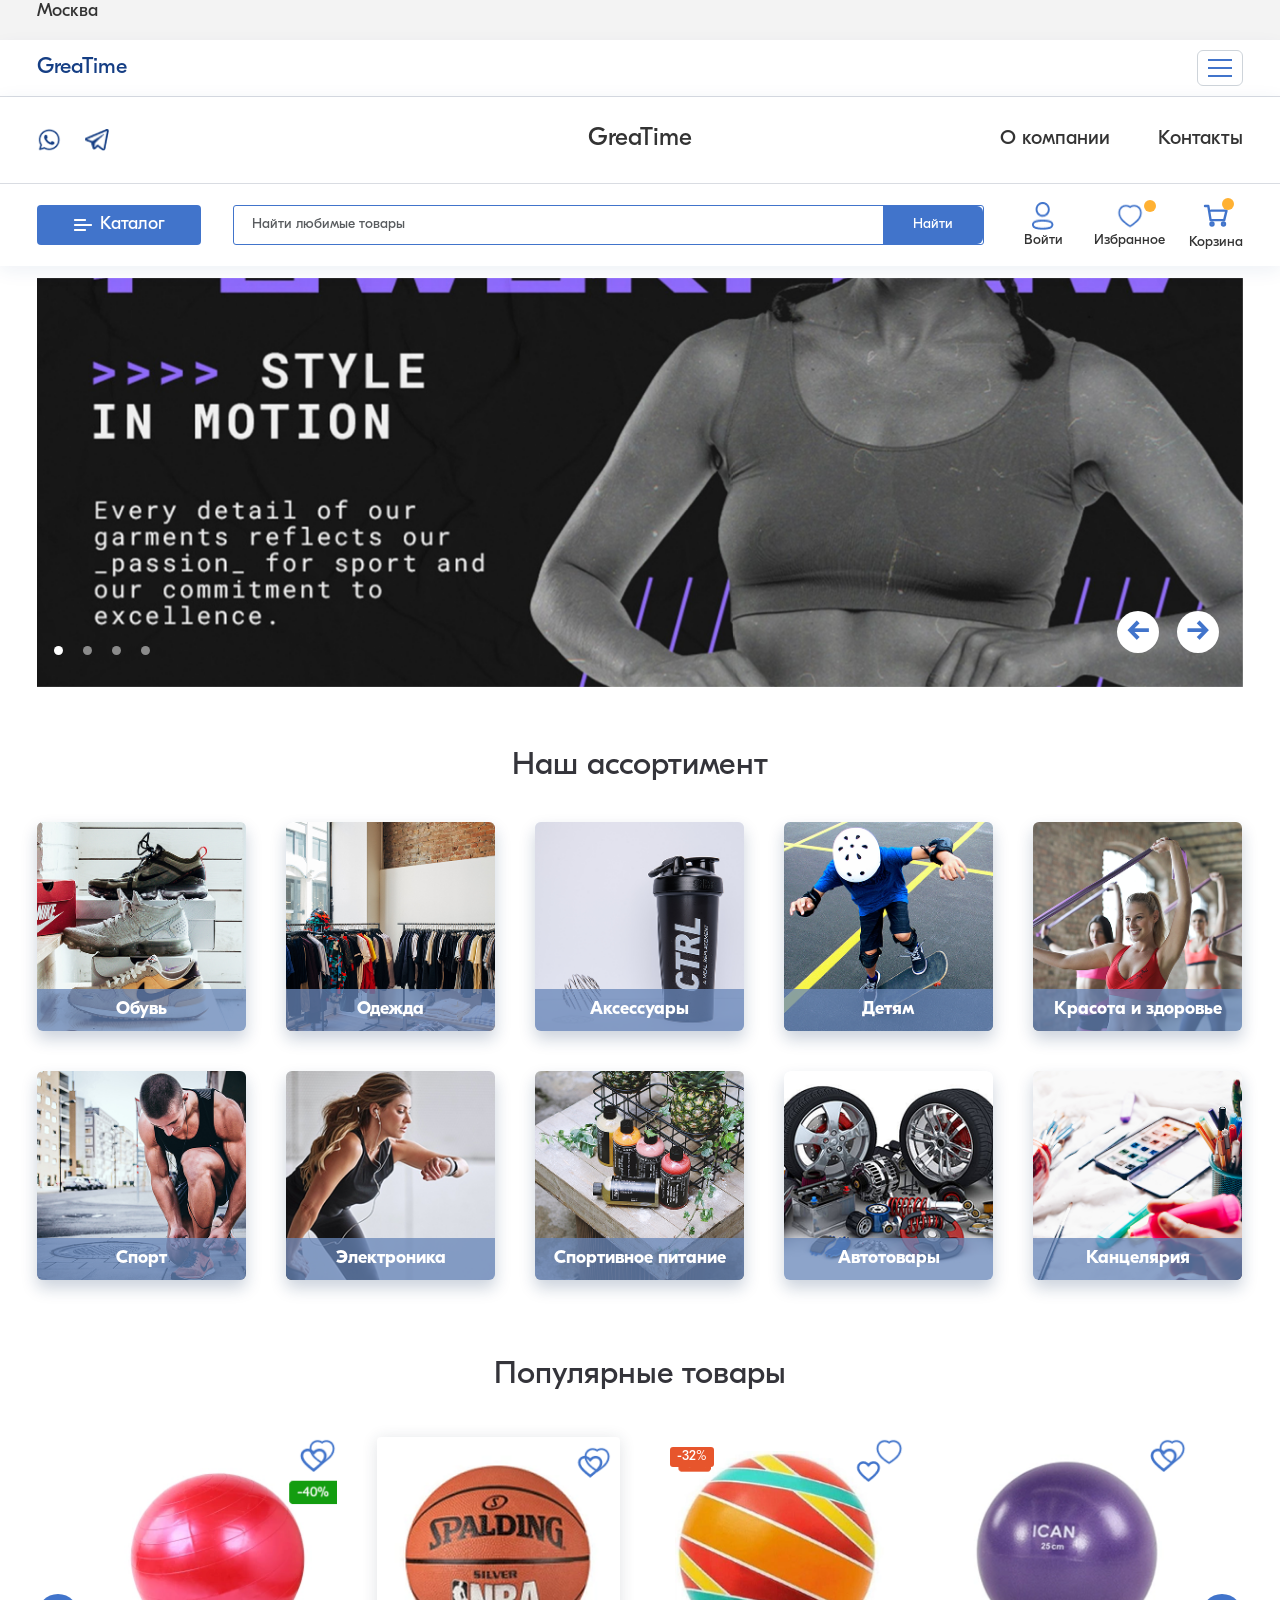
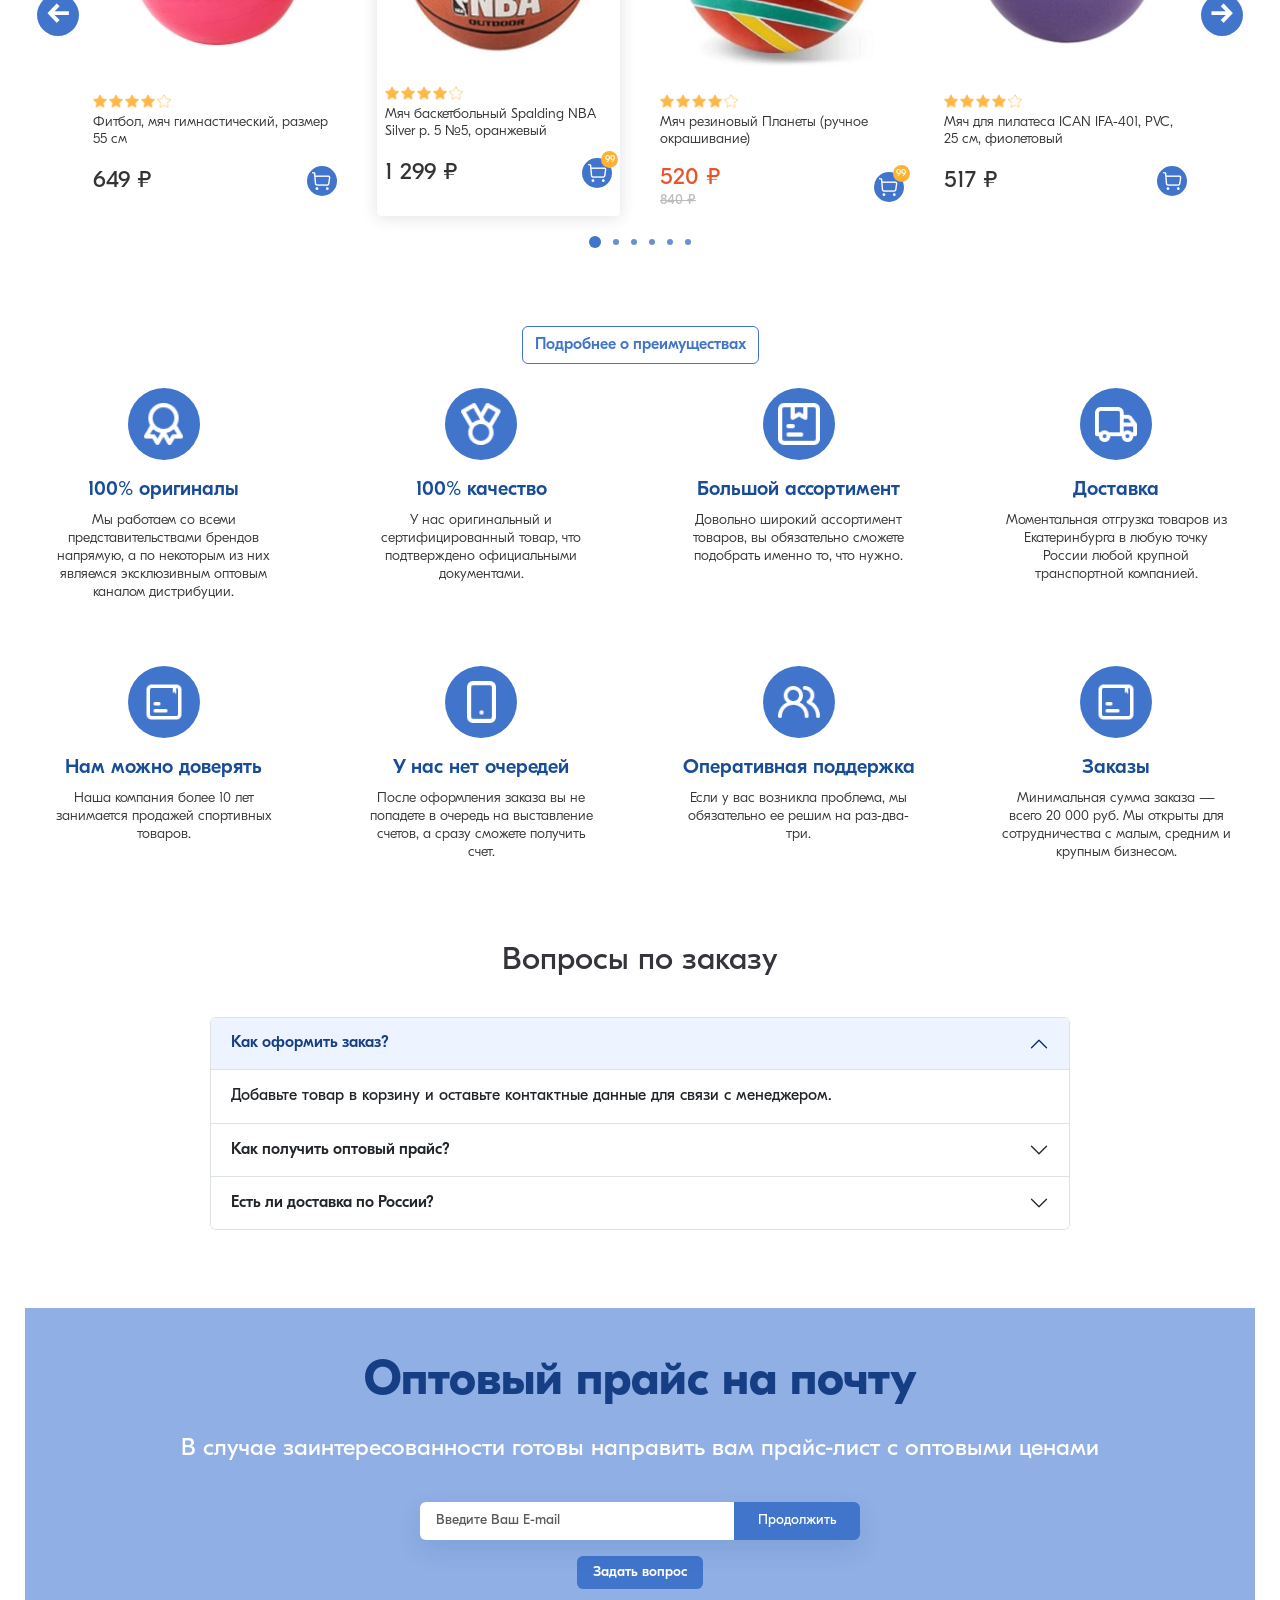
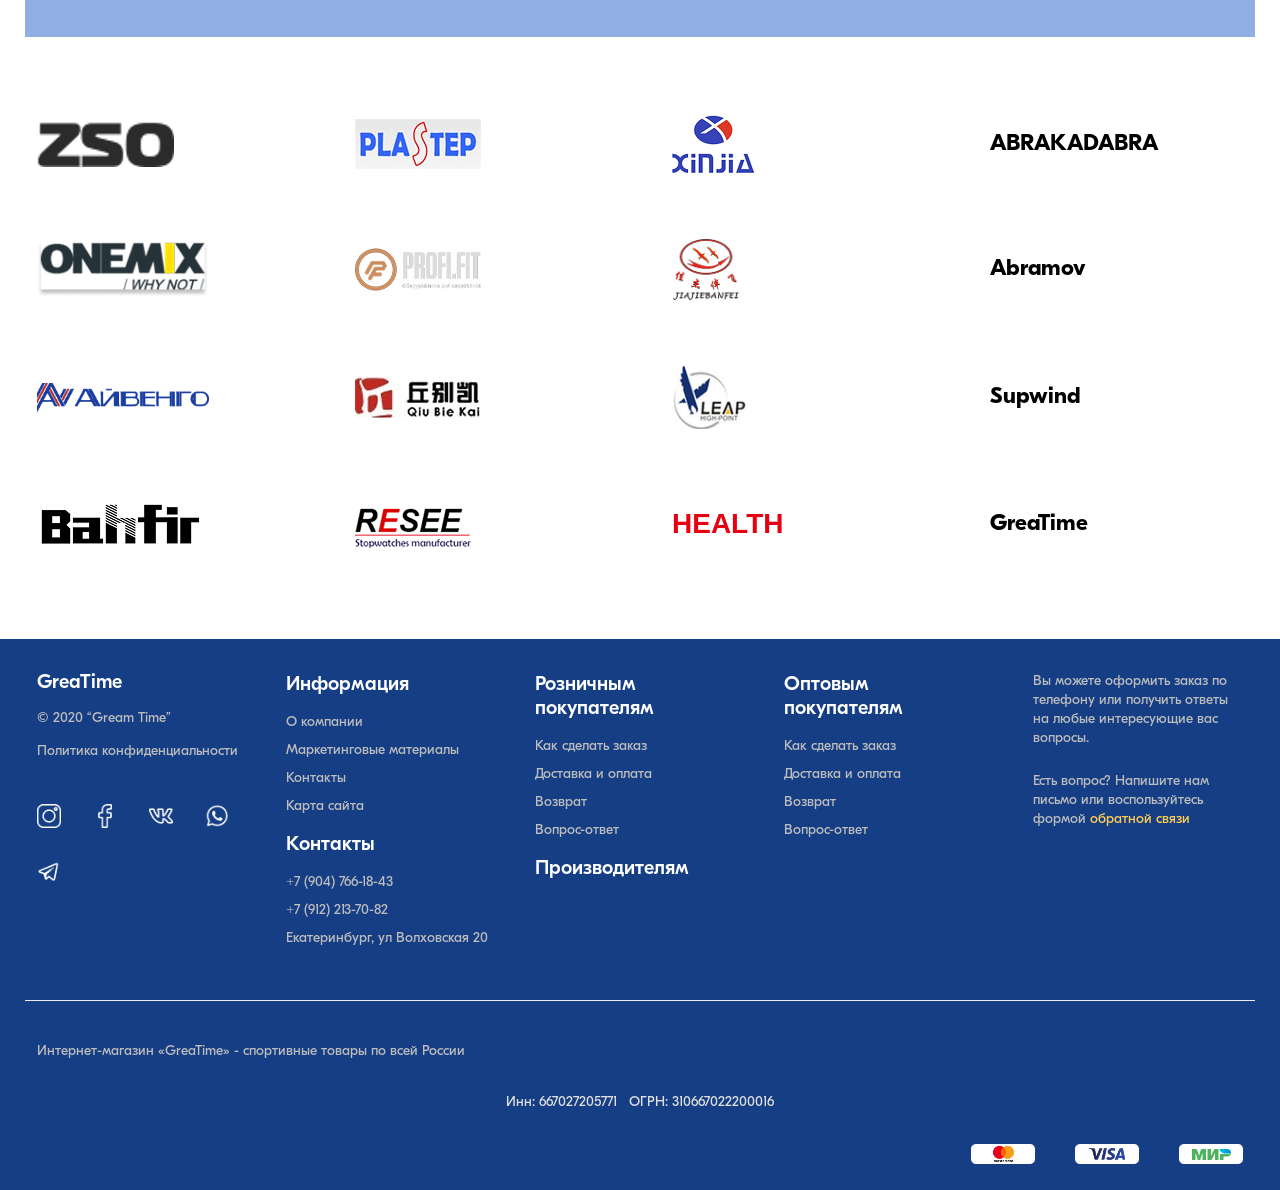
==== commit c3f931b6: "Задания 1-8 финал" ====
--- a/Задание 6/index.html
+++ b/Задание 6/index.html
@@ -1,12 +1,4 @@
-<<<<<<< HEAD
 ﻿<!DOCTYPE html>
-=======
-<<<<<<< HEAD
-﻿<!DOCTYPE html>
-=======
-<!DOCTYPE html>
->>>>>>> a399b35bb62bffd8da1da944a772dee0ea88101c
->>>>>>> 7abdf5064a9d3d47fe22712d04055a7cf33f6ac0
 <html lang="ru">
 <head>
   <meta charset="UTF-8">
@@ -14,17 +6,8 @@
   <title>GreaTime</title>
   <!-- Пункт 1. Использование контейнера: подключается Bootstrap 5, дальше основные секции строятся через .container. -->
   <link href="https://cdn.jsdelivr.net/npm/bootstrap@5.3.3/dist/css/bootstrap.min.css" rel="stylesheet">
-<<<<<<< HEAD
   <link rel="stylesheet" href="css/bootstrap-fallback.css">
   <link rel="stylesheet" href="css/styles.css">
-=======
-<<<<<<< HEAD
-  <link rel="stylesheet" href="css/bootstrap-fallback.css">
-  <link rel="stylesheet" href="css/styles.css">
-=======
-  <link rel="stylesheet" href="styles.css">
->>>>>>> a399b35bb62bffd8da1da944a772dee0ea88101c
->>>>>>> 7abdf5064a9d3d47fe22712d04055a7cf33f6ac0
 </head>
 <!-- 1 виджет: ScrollSpy автоматически подсвечивает пункты меню Bootstrap при прокрутке страницы. -->
 <body data-bs-spy="scroll" data-bs-target="#mainBootstrapNavbar" data-bs-root-margin="0px 0px -65%" data-bs-smooth-scroll="true" tabindex="0">
@@ -101,18 +84,8 @@
         <!-- Пункты 2, 3, 5. Шапка разделена на Bootstrap-колонки, а выравнивание выполнено утилитами align-items-* и justify-content-*. -->
         <div class="row align-items-center gy-3 header-main__inner">
           <div class="col-3 col-md-4 d-flex align-items-center gap-4 messengers">
-<<<<<<< HEAD
             <a href="#" aria-label="WhatsApp"><img src="../img/icon-whatsapp-header.png" alt=""></a>
             <a href="#" aria-label="Telegram"><img src="../img/icon-telegram-header.png" alt=""></a>
-=======
-<<<<<<< HEAD
-            <a href="#" aria-label="WhatsApp"><img src="../img/icon-whatsapp-header.png" alt=""></a>
-            <a href="#" aria-label="Telegram"><img src="../img/icon-telegram-header.png" alt=""></a>
-=======
-            <a href="#" aria-label="WhatsApp"><img src="img/whatsapphead.png" alt=""></a>
-            <a href="#" aria-label="Telegram"><img src="img/tghead.png" alt=""></a>
->>>>>>> a399b35bb62bffd8da1da944a772dee0ea88101c
->>>>>>> 7abdf5064a9d3d47fe22712d04055a7cf33f6ac0
           </div>
           <div class="col-6 col-md-4 text-center">
             <a class="brand" href="#">GreaTime</a>
@@ -146,15 +119,7 @@
         <div class="row align-items-center justify-content-between gy-3 gx-3 search-line__inner">
           <div class="col-12 col-md-auto">
             <button class="catalog-btn w-100 d-inline-flex align-items-center justify-content-center gap-2" type="button">
-<<<<<<< HEAD
               <img src="../img/icon-menu-catalog.png" alt="">
-=======
-<<<<<<< HEAD
-              <img src="../img/icon-menu-catalog.png" alt="">
-=======
-              <img src="img/menu.png" alt="">
->>>>>>> a399b35bb62bffd8da1da944a772dee0ea88101c
->>>>>>> 7abdf5064a9d3d47fe22712d04055a7cf33f6ac0
               <span>Каталог</span>
             </button>
           </div>
@@ -166,41 +131,17 @@
           </div>
           <nav class="col-12 col-lg-auto d-flex align-items-center justify-content-center gap-4 user-actions" aria-label="Пользовательское меню">
             <a class="user-action d-flex flex-column align-items-center" href="#">
-<<<<<<< HEAD
               <img src="../img/icon-user-profile.png" alt="">
-=======
-<<<<<<< HEAD
-              <img src="../img/icon-user-profile.png" alt="">
-=======
-              <img src="img/profile.png" alt="">
->>>>>>> a399b35bb62bffd8da1da944a772dee0ea88101c
->>>>>>> 7abdf5064a9d3d47fe22712d04055a7cf33f6ac0
               <span>Войти</span>
             </a>
             <a class="user-action d-flex flex-column align-items-center" href="#">
               <span class="notify-dot"></span>
-<<<<<<< HEAD
               <img src="../img/icon-favorite-heart.png" alt="">
-=======
-<<<<<<< HEAD
-              <img src="../img/icon-favorite-heart.png" alt="">
-=======
-              <img src="img/heart.png" alt="">
->>>>>>> a399b35bb62bffd8da1da944a772dee0ea88101c
->>>>>>> 7abdf5064a9d3d47fe22712d04055a7cf33f6ac0
               <span>Избранное</span>
             </a>
             <a class="user-action d-flex flex-column align-items-center" href="#">
               <span class="notify-dot"></span>
-<<<<<<< HEAD
               <img src="../img/icon-cart-header.svg" alt="">
-=======
-<<<<<<< HEAD
-              <img src="../img/icon-cart-header.svg" alt="">
-=======
-              <img src="img/cart-head.svg" alt="">
->>>>>>> a399b35bb62bffd8da1da944a772dee0ea88101c
->>>>>>> 7abdf5064a9d3d47fe22712d04055a7cf33f6ac0
               <span>Корзина</span>
             </a>
           </nav>
@@ -216,10 +157,6 @@
       <div id="promoCarousel" class="container hero-slider carousel slide" data-bs-ride="carousel">
         <div class="carousel-inner">
           <div class="carousel-item active">
-<<<<<<< HEAD
-=======
-<<<<<<< HEAD
->>>>>>> 7abdf5064a9d3d47fe22712d04055a7cf33f6ac0
             <img src="../img/promo-main-banner.png" class="d-block w-100" alt="Промо баннер">
           </div>
           <div class="carousel-item">
@@ -230,21 +167,6 @@
           </div>
           <div class="carousel-item">
             <img src="../img/promo-sport-banner-4.png" class="d-block w-100" alt="Новые поступления">
-<<<<<<< HEAD
-=======
-=======
-            <img src="img/banner.png" class="d-block w-100" alt="Промо баннер">
-          </div>
-          <div class="carousel-item">
-            <img src="img/banner2.png" class="d-block w-100" alt="Акция недели">
-          </div>
-          <div class="carousel-item">
-            <img src="img/banner3.png" class="d-block w-100" alt="Спортивные товары">
-          </div>
-          <div class="carousel-item">
-            <img src="img/banner4.png" class="d-block w-100" alt="Новые поступления">
->>>>>>> a399b35bb62bffd8da1da944a772dee0ea88101c
->>>>>>> 7abdf5064a9d3d47fe22712d04055a7cf33f6ac0
           </div>
         </div>
         <div class="hero-dots carousel-indicators d-flex">
@@ -266,10 +188,6 @@
         <h1 class="section__title" id="assortment-title">Наш ассортимент</h1>
         <!-- Пункты 2, 3, 4, 7. Категории используют Bootstrap row-cols и gutters вместо собственной CSS-сетки. -->
         <div class="row row-cols-1 row-cols-sm-2 row-cols-lg-5 g-4 assortment">
-<<<<<<< HEAD
-=======
-<<<<<<< HEAD
->>>>>>> 7abdf5064a9d3d47fe22712d04055a7cf33f6ac0
           <div class="col"><a class="category" href="#"><img src="../img/cat-shoes.png" alt="Обувь"><span class="d-flex align-items-center justify-content-center">Обувь</span></a></div>
           <div class="col"><a class="category" href="#"><img src="../img/cat-clothes.png" alt="Одежда"><span class="d-flex align-items-center justify-content-center">Одежда</span></a></div>
           <div class="col"><a class="category" href="#"><img src="../img/cat-accessories.png" alt="Аксессуары"><span class="d-flex align-items-center justify-content-center">Аксессуары</span></a></div>
@@ -280,21 +198,6 @@
           <div class="col"><a class="category" href="#"><img src="../img/cat-food.png" alt="Спортивное питание"><span class="d-flex align-items-center justify-content-center">Спортивное питание</span></a></div>
           <div class="col"><a class="category" href="#"><img src="../img/cat-auto.png" alt="Автотовары"><span class="d-flex align-items-center justify-content-center">Автотовары</span></a></div>
           <div class="col"><a class="category" href="#"><img src="../img/cat-office.png" alt="Канцелярия"><span class="d-flex align-items-center justify-content-center">Канцелярия</span></a></div>
-<<<<<<< HEAD
-=======
-=======
-          <div class="col"><a class="category" href="#"><img src="img/cat-shoes.png" alt="Обувь"><span class="d-flex align-items-center justify-content-center">Обувь</span></a></div>
-          <div class="col"><a class="category" href="#"><img src="img/cat-clothes.png" alt="Одежда"><span class="d-flex align-items-center justify-content-center">Одежда</span></a></div>
-          <div class="col"><a class="category" href="#"><img src="img/cat-accessories.png" alt="Аксессуары"><span class="d-flex align-items-center justify-content-center">Аксессуары</span></a></div>
-          <div class="col"><a class="category" href="#"><img src="img/cat-kids.png" alt="Детям"><span class="d-flex align-items-center justify-content-center">Детям</span></a></div>
-          <div class="col"><a class="category" href="#"><img src="img/cat-beauty.png" alt="Красота и здоровье"><span class="d-flex align-items-center justify-content-center">Красота и здоровье</span></a></div>
-          <div class="col"><a class="category" href="#"><img src="img/cat-sport.png" alt="Спорт"><span class="d-flex align-items-center justify-content-center">Спорт</span></a></div>
-          <div class="col"><a class="category" href="#"><img src="img/cat-electronics.png" alt="Электроника"><span class="d-flex align-items-center justify-content-center">Электроника</span></a></div>
-          <div class="col"><a class="category" href="#"><img src="img/cat-food.png" alt="Спортивное питание"><span class="d-flex align-items-center justify-content-center">Спортивное питание</span></a></div>
-          <div class="col"><a class="category" href="#"><img src="img/cat-auto.png" alt="Автотовары"><span class="d-flex align-items-center justify-content-center">Автотовары</span></a></div>
-          <div class="col"><a class="category" href="#"><img src="img/cat-office.png" alt="Канцелярия"><span class="d-flex align-items-center justify-content-center">Канцелярия</span></a></div>
->>>>>>> a399b35bb62bffd8da1da944a772dee0ea88101c
->>>>>>> 7abdf5064a9d3d47fe22712d04055a7cf33f6ac0
         </div>
       </div>
     </section>
@@ -310,40 +213,17 @@
             <div class="col">
               <article class="product h-100">
                 <div class="product__media d-flex align-items-center justify-content-center">
-<<<<<<< HEAD
-=======
-<<<<<<< HEAD
->>>>>>> 7abdf5064a9d3d47fe22712d04055a7cf33f6ac0
                   <img src="../img/prod-fitball.png" alt="Фитбол гимнастический">
                   <!-- 6 виджет: Tooltip - подсказка Bootstrap при наведении на кнопку избранного. -->
                   <button class="favorite" type="button" aria-label="Добавить в избранное" data-bs-toggle="tooltip" data-bs-title="Добавить товар в избранное"><img src="../img/icon-favorite-heart.png" alt=""></button>
                 </div>
                 <div class="rating d-flex">
                   <img src="../img/icon-star-filled.png" alt=""><img src="../img/icon-star-filled.png" alt=""><img src="../img/icon-star-filled.png" alt=""><img src="../img/icon-star-filled.png" alt=""><img src="../img/icon-star-empty.png" alt="">
-<<<<<<< HEAD
-=======
-=======
-                  <img src="img/prod-fitball.png" alt="Фитбол гимнастический">
-                  <!-- 6 виджет: Tooltip - подсказка Bootstrap при наведении на кнопку избранного. -->
-                  <button class="favorite" type="button" aria-label="Добавить в избранное" data-bs-toggle="tooltip" data-bs-title="Добавить товар в избранное"><img src="img/heart.png" alt=""></button>
-                </div>
-                <div class="rating d-flex">
-                  <img src="img/star.png" alt=""><img src="img/star.png" alt=""><img src="img/star.png" alt=""><img src="img/star.png" alt=""><img src="img/star-empty.png" alt="">
->>>>>>> a399b35bb62bffd8da1da944a772dee0ea88101c
->>>>>>> 7abdf5064a9d3d47fe22712d04055a7cf33f6ac0
                 </div>
                 <h3 class="product__name">Фитбол, мяч гимнастический, размер 55 см</h3>
                 <div class="product__bottom d-flex align-items-center justify-content-between">
                   <p class="price">649 ₽</p>
-<<<<<<< HEAD
                   <button class="cart-btn d-inline-flex align-items-center justify-content-center" type="button" aria-label="В корзину"><img src="../img/icon-cart-button.png" alt=""></button>
-=======
-<<<<<<< HEAD
-                  <button class="cart-btn d-inline-flex align-items-center justify-content-center" type="button" aria-label="В корзину"><img src="../img/icon-cart-button.png" alt=""></button>
-=======
-                  <button class="cart-btn d-inline-flex align-items-center justify-content-center" type="button" aria-label="В корзину"><img src="img/buy.png" alt=""></button>
->>>>>>> a399b35bb62bffd8da1da944a772dee0ea88101c
->>>>>>> 7abdf5064a9d3d47fe22712d04055a7cf33f6ac0
                 </div>
               </article>
             </div>
@@ -351,38 +231,16 @@
             <div class="col">
               <article class="product product--active h-100">
                 <div class="product__media d-flex align-items-center justify-content-center">
-<<<<<<< HEAD
-=======
-<<<<<<< HEAD
->>>>>>> 7abdf5064a9d3d47fe22712d04055a7cf33f6ac0
                   <img src="../img/prod-basket.png" alt="Баскетбольный мяч Spalding">
                   <button class="favorite" type="button" aria-label="Добавить в избранное"><img src="../img/icon-favorite-heart.png" alt=""></button>
                 </div>
                 <div class="rating d-flex">
                   <img src="../img/icon-star-filled.png" alt=""><img src="../img/icon-star-filled.png" alt=""><img src="../img/icon-star-filled.png" alt=""><img src="../img/icon-star-filled.png" alt=""><img src="../img/icon-star-empty.png" alt="">
-<<<<<<< HEAD
-=======
-=======
-                  <img src="img/prod-basket.png" alt="Баскетбольный мяч Spalding">
-                  <button class="favorite" type="button" aria-label="Добавить в избранное"><img src="img/heart.png" alt=""></button>
-                </div>
-                <div class="rating d-flex">
-                  <img src="img/star.png" alt=""><img src="img/star.png" alt=""><img src="img/star.png" alt=""><img src="img/star.png" alt=""><img src="img/star-empty.png" alt="">
->>>>>>> a399b35bb62bffd8da1da944a772dee0ea88101c
->>>>>>> 7abdf5064a9d3d47fe22712d04055a7cf33f6ac0
                 </div>
                 <h3 class="product__name">Мяч баскетбольный Spalding NBA Silver р. 5 №5, оранжевый</h3>
                 <div class="product__bottom d-flex align-items-center justify-content-between">
                   <p class="price">1 299 ₽</p>
-<<<<<<< HEAD
                   <button class="cart-btn d-inline-flex align-items-center justify-content-center" type="button" aria-label="В корзину"><span class="cart-badge d-flex align-items-center justify-content-center">99</span><img src="../img/icon-cart-button.png" alt=""></button>
-=======
-<<<<<<< HEAD
-                  <button class="cart-btn d-inline-flex align-items-center justify-content-center" type="button" aria-label="В корзину"><span class="cart-badge d-flex align-items-center justify-content-center">99</span><img src="../img/icon-cart-button.png" alt=""></button>
-=======
-                  <button class="cart-btn d-inline-flex align-items-center justify-content-center" type="button" aria-label="В корзину"><span class="cart-badge d-flex align-items-center justify-content-center">99</span><img src="img/buy.png" alt=""></button>
->>>>>>> a399b35bb62bffd8da1da944a772dee0ea88101c
->>>>>>> 7abdf5064a9d3d47fe22712d04055a7cf33f6ac0
                 </div>
               </article>
             </div>
@@ -391,25 +249,11 @@
               <article class="product h-100">
                 <div class="product__media d-flex align-items-center justify-content-center">
                   <span class="discount-badge">-32%</span>
-<<<<<<< HEAD
-=======
-<<<<<<< HEAD
->>>>>>> 7abdf5064a9d3d47fe22712d04055a7cf33f6ac0
                   <img class="product__image--planet" src="../img/prod-planet.png" alt="Мяч резиновый Планеты">
                   <button class="favorite" type="button" aria-label="Добавить в избранное"><img src="../img/icon-favorite-heart.png" alt=""></button>
                 </div>
                 <div class="rating d-flex">
                   <img src="../img/icon-star-filled.png" alt=""><img src="../img/icon-star-filled.png" alt=""><img src="../img/icon-star-filled.png" alt=""><img src="../img/icon-star-filled.png" alt=""><img src="../img/icon-star-empty.png" alt="">
-<<<<<<< HEAD
-=======
-=======
-                  <img class="product__image--planet" src="img/prod-planet.png" alt="Мяч резиновый Планеты">
-                  <button class="favorite" type="button" aria-label="Добавить в избранное"><img src="img/heart.png" alt=""></button>
-                </div>
-                <div class="rating d-flex">
-                  <img src="img/star.png" alt=""><img src="img/star.png" alt=""><img src="img/star.png" alt=""><img src="img/star.png" alt=""><img src="img/star-empty.png" alt="">
->>>>>>> a399b35bb62bffd8da1da944a772dee0ea88101c
->>>>>>> 7abdf5064a9d3d47fe22712d04055a7cf33f6ac0
                 </div>
                 <h3 class="product__name">Мяч резиновый Планеты (ручное окрашивание)</h3>
                 <div class="product__bottom d-flex align-items-center justify-content-between">
@@ -417,15 +261,7 @@
                     <span>520 ₽</span>
                     <span class="old-price">840 ₽</span>
                   </p>
-<<<<<<< HEAD
                   <button class="cart-btn d-inline-flex align-items-center justify-content-center" type="button" aria-label="В корзину"><span class="cart-badge d-flex align-items-center justify-content-center">99</span><img src="../img/icon-cart-button.png" alt=""></button>
-=======
-<<<<<<< HEAD
-                  <button class="cart-btn d-inline-flex align-items-center justify-content-center" type="button" aria-label="В корзину"><span class="cart-badge d-flex align-items-center justify-content-center">99</span><img src="../img/icon-cart-button.png" alt=""></button>
-=======
-                  <button class="cart-btn d-inline-flex align-items-center justify-content-center" type="button" aria-label="В корзину"><span class="cart-badge d-flex align-items-center justify-content-center">99</span><img src="img/buy.png" alt=""></button>
->>>>>>> a399b35bb62bffd8da1da944a772dee0ea88101c
->>>>>>> 7abdf5064a9d3d47fe22712d04055a7cf33f6ac0
                 </div>
               </article>
             </div>
@@ -433,38 +269,16 @@
             <div class="col">
               <article class="product h-100">
                 <div class="product__media d-flex align-items-center justify-content-center">
-<<<<<<< HEAD
-=======
-<<<<<<< HEAD
->>>>>>> 7abdf5064a9d3d47fe22712d04055a7cf33f6ac0
                   <img src="../img/prod-pilates.png" alt="Мяч для пилатеса ICAN">
                   <button class="favorite" type="button" aria-label="Добавить в избранное"><img src="../img/icon-favorite-heart.png" alt=""></button>
                 </div>
                 <div class="rating d-flex">
                   <img src="../img/icon-star-filled.png" alt=""><img src="../img/icon-star-filled.png" alt=""><img src="../img/icon-star-filled.png" alt=""><img src="../img/icon-star-filled.png" alt=""><img src="../img/icon-star-empty.png" alt="">
-<<<<<<< HEAD
-=======
-=======
-                  <img src="img/prod-pilates.png" alt="Мяч для пилатеса ICAN">
-                  <button class="favorite" type="button" aria-label="Добавить в избранное"><img src="img/heart.png" alt=""></button>
-                </div>
-                <div class="rating d-flex">
-                  <img src="img/star.png" alt=""><img src="img/star.png" alt=""><img src="img/star.png" alt=""><img src="img/star.png" alt=""><img src="img/star-empty.png" alt="">
->>>>>>> a399b35bb62bffd8da1da944a772dee0ea88101c
->>>>>>> 7abdf5064a9d3d47fe22712d04055a7cf33f6ac0
                 </div>
                 <h3 class="product__name">Мяч для пилатеса ICAN IFA-401, PVC, 25 см, фиолетовый</h3>
                 <div class="product__bottom d-flex align-items-center justify-content-between">
                   <p class="price">517 ₽</p>
-<<<<<<< HEAD
                   <button class="cart-btn d-inline-flex align-items-center justify-content-center" type="button" aria-label="В корзину"><img src="../img/icon-cart-button.png" alt=""></button>
-=======
-<<<<<<< HEAD
-                  <button class="cart-btn d-inline-flex align-items-center justify-content-center" type="button" aria-label="В корзину"><img src="../img/icon-cart-button.png" alt=""></button>
-=======
-                  <button class="cart-btn d-inline-flex align-items-center justify-content-center" type="button" aria-label="В корзину"><img src="img/buy.png" alt=""></button>
->>>>>>> a399b35bb62bffd8da1da944a772dee0ea88101c
->>>>>>> 7abdf5064a9d3d47fe22712d04055a7cf33f6ac0
                 </div>
               </article>
             </div>
@@ -486,10 +300,6 @@
         </div>
         <!-- Пункты 2, 3, 4, 5. Преимущества выстроены Bootstrap-сеткой с row-cols и justify-content-center. -->
         <div class="row row-cols-1 row-cols-sm-2 row-cols-lg-4 g-5 justify-content-center benefits__grid">
-<<<<<<< HEAD
-=======
-<<<<<<< HEAD
->>>>>>> 7abdf5064a9d3d47fe22712d04055a7cf33f6ac0
           <div class="col"><article class="benefit h-100"><div class="benefit__icon mx-auto d-flex align-items-center justify-content-center"><img src="../img/icon-original.png" alt=""></div><h3>100% оригиналы</h3><p>Мы работаем со всеми представительствами брендов напрямую, а по некоторым из них являемся эксклюзивным оптовым каналом дистрибуции.</p></article></div>
           <div class="col"><article class="benefit h-100"><div class="benefit__icon mx-auto d-flex align-items-center justify-content-center"><img src="../img/icon-quality.png" alt=""></div><h3>100% качество</h3><p>У нас оригинальный и сертифицированный товар, что подтверждено официальными документами.</p></article></div>
           <div class="col"><article class="benefit h-100"><div class="benefit__icon mx-auto d-flex align-items-center justify-content-center"><img src="../img/icon-bag.png" alt=""></div><h3>Большой ассортимент</h3><p>Довольно широкий ассортимент товаров, вы обязательно сможете подобрать именно то, что нужно.</p></article></div>
@@ -498,19 +308,6 @@
           <div class="col"><article class="benefit h-100"><div class="benefit__icon mx-auto d-flex align-items-center justify-content-center"><img src="../img/icon-phone.png" alt=""></div><h3>У нас нет очередей</h3><p>После оформления заказа вы не попадете в очередь на выставление счетов, а сразу сможете получить счет.</p></article></div>
           <div class="col"><article class="benefit h-100"><div class="benefit__icon mx-auto d-flex align-items-center justify-content-center"><img src="../img/icon-users.png" alt=""></div><h3>Оперативная поддержка</h3><p>Если у вас возникла проблема, мы обязательно ее решим на раз-два-три.</p></article></div>
           <div class="col"><article class="benefit h-100"><div class="benefit__icon mx-auto d-flex align-items-center justify-content-center"><img src="../img/icon-order.png" alt=""></div><h3>Заказы</h3><p>Минимальная сумма заказа — всего 20 000 руб. Мы открыты для сотрудничества с малым, средним и крупным бизнесом.</p></article></div>
-<<<<<<< HEAD
-=======
-=======
-          <div class="col"><article class="benefit h-100"><div class="benefit__icon mx-auto d-flex align-items-center justify-content-center"><img src="img/icon-original.png" alt=""></div><h3>100% оригиналы</h3><p>Мы работаем со всеми представительствами брендов напрямую, а по некоторым из них являемся эксклюзивным оптовым каналом дистрибуции.</p></article></div>
-          <div class="col"><article class="benefit h-100"><div class="benefit__icon mx-auto d-flex align-items-center justify-content-center"><img src="img/icon-quality.png" alt=""></div><h3>100% качество</h3><p>У нас оригинальный и сертифицированный товар, что подтверждено официальными документами.</p></article></div>
-          <div class="col"><article class="benefit h-100"><div class="benefit__icon mx-auto d-flex align-items-center justify-content-center"><img src="img/icon-bag.png" alt=""></div><h3>Большой ассортимент</h3><p>Довольно широкий ассортимент товаров, вы обязательно сможете подобрать именно то, что нужно.</p></article></div>
-          <div class="col"><article class="benefit h-100"><div class="benefit__icon mx-auto d-flex align-items-center justify-content-center"><img src="img/icon-delivery.png" alt=""></div><h3>Доставка</h3><p>Моментальная отгрузка товаров из Екатеринбурга в любую точку России любой крупной транспортной компанией.</p></article></div>
-          <div class="col"><article class="benefit h-100"><div class="benefit__icon mx-auto d-flex align-items-center justify-content-center"><img src="img/icon-order.png" alt=""></div><h3>Нам можно доверять</h3><p>Наша компания более 10 лет занимается продажей спортивных товаров.</p></article></div>
-          <div class="col"><article class="benefit h-100"><div class="benefit__icon mx-auto d-flex align-items-center justify-content-center"><img src="img/icon-phone.png" alt=""></div><h3>У нас нет очередей</h3><p>После оформления заказа вы не попадете в очередь на выставление счетов, а сразу сможете получить счет.</p></article></div>
-          <div class="col"><article class="benefit h-100"><div class="benefit__icon mx-auto d-flex align-items-center justify-content-center"><img src="img/icon-users.png" alt=""></div><h3>Оперативная поддержка</h3><p>Если у вас возникла проблема, мы обязательно ее решим на раз-два-три.</p></article></div>
-          <div class="col"><article class="benefit h-100"><div class="benefit__icon mx-auto d-flex align-items-center justify-content-center"><img src="img/icon-order.png" alt=""></div><h3>Заказы</h3><p>Минимальная сумма заказа — всего 20 000 руб. Мы открыты для сотрудничества с малым, средним и крупным бизнесом.</p></article></div>
->>>>>>> a399b35bb62bffd8da1da944a772dee0ea88101c
->>>>>>> 7abdf5064a9d3d47fe22712d04055a7cf33f6ac0
         </div>
       </div>
     </section>
@@ -557,15 +354,7 @@
           <div class="col-12 price-request__box py-5 px-3 text-center">
             <h2 id="price-title">Оптовый прайс на почту</h2>
             <p>В случае заинтересованности готовы направить вам прайс-лист с оптовыми ценами</p>
-<<<<<<< HEAD
             <form class="mx-auto input-group flex-column flex-sm-row flex-nowrap price-form" action="#">
-=======
-<<<<<<< HEAD
-            <form class="mx-auto input-group flex-column flex-sm-row flex-nowrap price-form" action="#">
-=======
-            <form class="mx-auto input-group price-form" action="#">
->>>>>>> a399b35bb62bffd8da1da944a772dee0ea88101c
->>>>>>> 7abdf5064a9d3d47fe22712d04055a7cf33f6ac0
               <input class="form-control" type="email" placeholder="Введите Ваш E-mail">
               <button class="btn price-btn" type="submit">Продолжить</button>
             </form>
@@ -581,10 +370,6 @@
       <div class="container">
         <!-- Пункты 2, 3, 4. Логотипы брендов размещены через Bootstrap row-cols и gutters. -->
         <div class="row row-cols-2 row-cols-md-4 g-4 g-xl-5 align-items-center brands__grid">
-<<<<<<< HEAD
-=======
-<<<<<<< HEAD
->>>>>>> 7abdf5064a9d3d47fe22712d04055a7cf33f6ac0
           <div class="col"><div class="brand-logo d-flex align-items-center"><img src="../img/logo-zso.png" alt="ZSO"></div></div>
           <div class="col"><div class="brand-logo d-flex align-items-center"><img src="../img/brand-plastep.png" alt="Plastep"></div></div>
           <div class="col"><div class="brand-logo d-flex align-items-center"><img src="../img/brand-xinjia.png" alt="Xinjia"></div></div>
@@ -599,25 +384,6 @@
           <div class="col"><div class="brand-logo brand-logo--text d-flex align-items-center">Supwind</div></div>
           <div class="col"><div class="brand-logo d-flex align-items-center"><img src="../img/brand-bankfit.png" alt="Bankfit"></div></div>
           <div class="col"><div class="brand-logo d-flex align-items-center"><img src="../img/brand-resee.png" alt="Resee"></div></div>
-<<<<<<< HEAD
-=======
-=======
-          <div class="col"><div class="brand-logo d-flex align-items-center"><img src="img/logo-zso.png" alt="ZSO"></div></div>
-          <div class="col"><div class="brand-logo d-flex align-items-center"><img src="img/brand-plastep.png" alt="Plastep"></div></div>
-          <div class="col"><div class="brand-logo d-flex align-items-center"><img src="img/brand-xinji.png" alt="Xinjia"></div></div>
-          <div class="col"><div class="brand-logo brand-logo--text d-flex align-items-center">ABRAKADABRA</div></div>
-          <div class="col"><div class="brand-logo d-flex align-items-center"><img src="img/brand-onemix.png" alt="Onemix"></div></div>
-          <div class="col"><div class="brand-logo d-flex align-items-center"><img src="img/brand-profile.png" alt="Profi Fit"></div></div>
-          <div class="col"><div class="brand-logo d-flex align-items-center"><img src="img/brand-jaifeianfei.png" alt="Jaifeianfei"></div></div>
-          <div class="col"><div class="brand-logo brand-logo--text d-flex align-items-center">Abramov</div></div>
-          <div class="col"><div class="brand-logo d-flex align-items-center"><img src="img/brand-avventura.png" alt="Avventura"></div></div>
-          <div class="col"><div class="brand-logo d-flex align-items-center"><img src="img/brand-qiubiekai.png" alt="Qiu Bie Kai"></div></div>
-          <div class="col"><div class="brand-logo d-flex align-items-center"><img src="img/brand-leap.png" alt="Leap"></div></div>
-          <div class="col"><div class="brand-logo brand-logo--text d-flex align-items-center">Supwind</div></div>
-          <div class="col"><div class="brand-logo d-flex align-items-center"><img src="img/brand-bankfit.png" alt="Bankfit"></div></div>
-          <div class="col"><div class="brand-logo d-flex align-items-center"><img src="img/brand-resee.png" alt="Resee"></div></div>
->>>>>>> a399b35bb62bffd8da1da944a772dee0ea88101c
->>>>>>> 7abdf5064a9d3d47fe22712d04055a7cf33f6ac0
           <div class="col"><div class="brand-logo d-flex align-items-center"><span class="health-mark">HEALTH</span></div></div>
           <div class="col"><div class="brand-logo brand-logo--text d-flex align-items-center">GreaTime</div></div>
         </div>
@@ -630,10 +396,6 @@
         <div id="mobileBrandCarousel" class="carousel slide" data-bs-ride="carousel" data-bs-interval="1800" data-bs-touch="true">
           <div class="carousel-inner">
             <div class="carousel-item active">
-<<<<<<< HEAD
-=======
-<<<<<<< HEAD
->>>>>>> 7abdf5064a9d3d47fe22712d04055a7cf33f6ac0
               <div class="mobile-brand-slide row row-cols-2 g-3 align-items-center">
                 <div class="mobile-brand-logo col"><img src="../img/logo-zso.png" alt="ZSO"></div>
                 <div class="mobile-brand-logo col"><img src="../img/brand-plastep.png" alt="Plastep"></div>
@@ -663,40 +425,6 @@
                 <div class="mobile-brand-logo col"><img src="../img/brand-resee.png" alt="Resee"></div>
                 <div class="mobile-brand-logo col"><span class="health-mark">HEALTH</span></div>
                 <div class="mobile-brand-logo col mobile-brand-logo--text">GreaTime</div>
-<<<<<<< HEAD
-=======
-=======
-              <div class="mobile-brand-slide">
-                <div class="mobile-brand-logo"><img src="img/logo-zso.png" alt="ZSO"></div>
-                <div class="mobile-brand-logo"><img src="img/brand-plastep.png" alt="Plastep"></div>
-                <div class="mobile-brand-logo"><img src="img/brand-xinji.png" alt="Xinjia"></div>
-                <div class="mobile-brand-logo mobile-brand-logo--text">ABRAKADABRA</div>
-              </div>
-            </div>
-            <div class="carousel-item">
-              <div class="mobile-brand-slide">
-                <div class="mobile-brand-logo"><img src="img/brand-onemix.png" alt="Onemix"></div>
-                <div class="mobile-brand-logo"><img src="img/brand-profile.png" alt="Profi Fit"></div>
-                <div class="mobile-brand-logo"><img src="img/brand-jaifeianfei.png" alt="Jaifeianfei"></div>
-                <div class="mobile-brand-logo mobile-brand-logo--text">Abramov</div>
-              </div>
-            </div>
-            <div class="carousel-item">
-              <div class="mobile-brand-slide">
-                <div class="mobile-brand-logo"><img src="img/brand-avventura.png" alt="Avventura"></div>
-                <div class="mobile-brand-logo"><img src="img/brand-qiubiekai.png" alt="Qiu Bie Kai"></div>
-                <div class="mobile-brand-logo"><img src="img/brand-leap.png" alt="Leap"></div>
-                <div class="mobile-brand-logo mobile-brand-logo--text">Supwind</div>
-              </div>
-            </div>
-            <div class="carousel-item">
-              <div class="mobile-brand-slide">
-                <div class="mobile-brand-logo"><img src="img/brand-bankfit.png" alt="Bankfit"></div>
-                <div class="mobile-brand-logo"><img src="img/brand-resee.png" alt="Resee"></div>
-                <div class="mobile-brand-logo"><span class="health-mark">HEALTH</span></div>
-                <div class="mobile-brand-logo mobile-brand-logo--text">GreaTime</div>
->>>>>>> a399b35bb62bffd8da1da944a772dee0ea88101c
->>>>>>> 7abdf5064a9d3d47fe22712d04055a7cf33f6ac0
               </div>
             </div>
           </div>
@@ -721,27 +449,13 @@
   <footer class="footer">
     <div class="container">
       <!-- Пункты 2, 3, 4. Колонки футера сверстаны Bootstrap-сеткой, промежутки заданы через g-*. -->
-<<<<<<< HEAD
       <div class="row row-cols-2 row-cols-md-4 row-cols-lg-5 g-4 align-items-start footer__grid">
         <section class="col order-1 footer-main-col">
-=======
-<<<<<<< HEAD
-      <div class="row row-cols-2 row-cols-md-4 row-cols-lg-5 g-4 align-items-start footer__grid">
-        <section class="col order-1 footer-main-col">
-=======
-      <div class="row row-cols-2 row-cols-md-4 row-cols-lg-5 g-4 footer__grid">
-        <section class="col footer-main-col">
->>>>>>> a399b35bb62bffd8da1da944a772dee0ea88101c
->>>>>>> 7abdf5064a9d3d47fe22712d04055a7cf33f6ac0
           <h2 class="footer__brand">GreaTime</h2>
           <p class="footer__copy">© 2020 “Gream Time”</p>
           <a class="footer__policy" href="#">Политика конфиденциальности</a>
           <!-- Пункт 6. Вложенность сетки: внутри колонки футера создана своя row с col-auto для социальных иконок. -->
           <div class="row g-3 socials">
-<<<<<<< HEAD
-=======
-<<<<<<< HEAD
->>>>>>> 7abdf5064a9d3d47fe22712d04055a7cf33f6ac0
             <div class="col-auto"><a href="#" aria-label="Instagram"><img src="../img/icon-instagram-footer.png" alt=""></a></div>
             <div class="col-auto"><a href="#" aria-label="Facebook"><img src="../img/icon-facebook-footer.png" alt=""></a></div>
             <div class="col-auto"><a href="#" aria-label="VK"><img src="../img/icon-vk-footer.png" alt=""></a></div>
@@ -751,20 +465,6 @@
         </section>
 
         <section class="col order-3 order-lg-2">
-<<<<<<< HEAD
-=======
-=======
-            <div class="col-auto"><a href="#" aria-label="Instagram"><img src="img/instagram.png" alt=""></a></div>
-            <div class="col-auto"><a href="#" aria-label="Facebook"><img src="img/facebook.png" alt=""></a></div>
-            <div class="col-auto"><a href="#" aria-label="VK"><img src="img/vk.png" alt=""></a></div>
-            <div class="col-auto"><a href="#" aria-label="WhatsApp"><img src="img/whatsapp-footer.png" alt=""></a></div>
-            <div class="col-auto"><a href="#" aria-label="Telegram"><img src="img/telegram-footer.png" alt=""></a></div>
-          </div>
-        </section>
-
-        <section class="col">
->>>>>>> a399b35bb62bffd8da1da944a772dee0ea88101c
->>>>>>> 7abdf5064a9d3d47fe22712d04055a7cf33f6ac0
           <h2>Информация</h2>
           <nav class="footer-list">
             <a href="#">О компании</a>
@@ -780,15 +480,7 @@
           </div>
         </section>
 
-<<<<<<< HEAD
         <section class="col order-4 order-lg-3">
-=======
-<<<<<<< HEAD
-        <section class="col order-4 order-lg-3">
-=======
-        <section class="col">
->>>>>>> a399b35bb62bffd8da1da944a772dee0ea88101c
->>>>>>> 7abdf5064a9d3d47fe22712d04055a7cf33f6ac0
           <h2>Розничным покупателям</h2>
           <nav class="footer-list">
             <a href="#">Как сделать заказ</a>
@@ -799,15 +491,7 @@
           <h2 class="footer__manufacturers-title mt-3 mb-0">Производителям</h2>
         </section>
 
-<<<<<<< HEAD
         <section class="col order-2 order-lg-4">
-=======
-<<<<<<< HEAD
-        <section class="col order-2 order-lg-4">
-=======
-        <section class="col">
->>>>>>> a399b35bb62bffd8da1da944a772dee0ea88101c
->>>>>>> 7abdf5064a9d3d47fe22712d04055a7cf33f6ac0
           <h2>Оптовым покупателям</h2>
           <nav class="footer-list">
             <a href="#">Как сделать заказ</a>
@@ -817,25 +501,13 @@
           </nav>
         </section>
 
-<<<<<<< HEAD
         <section class="col-12 col-lg order-5 footer-note">
-=======
-<<<<<<< HEAD
-        <section class="col-12 col-lg order-5 footer-note">
-=======
-        <section class="col footer-note">
->>>>>>> a399b35bb62bffd8da1da944a772dee0ea88101c
->>>>>>> 7abdf5064a9d3d47fe22712d04055a7cf33f6ac0
           <p class="footer__text">Вы можете оформить заказ по телефону или получить ответы на любые интересующие вас вопросы.</p>
           <p class="footer__text mt-4">Есть вопрос? Напишите нам письмо или воспользуйтесь формой <span class="footer__accent">обратной связи</span></p>
         </section>
       </div>
 
       <!-- Пункты 2, 3, 5, 8, 9, 10. Нижняя часть футера использует row/col, Bootstrap-отступы, адаптивные колонки и не создает горизонтальный скролл. -->
-<<<<<<< HEAD
-=======
-<<<<<<< HEAD
->>>>>>> 7abdf5064a9d3d47fe22712d04055a7cf33f6ac0
       <div class="row align-items-center justify-content-center gy-3 footer__bottom">
         <div class="col-12 col-lg-4 text-center text-lg-start">
           <p class="footer__bottom-text">Интернет-магазин «GreaTime» - спортивные товары по всей России</p>
@@ -848,23 +520,6 @@
             <div class="col-auto"><img src="../img/payment-mastercard.png" alt="Mastercard"></div>
             <div class="col-auto"><img src="../img/payment-visa.png" alt="Visa"></div>
             <div class="col-auto"><img src="../img/payment-mir.png" alt="МИР"></div>
-<<<<<<< HEAD
-=======
-=======
-      <div class="row align-items-center gy-3 footer__bottom">
-        <div class="col-12 col-md-4">
-          <p class="footer__bottom-text">Интернет-магазин «GreaTime» - спортивные товары по всей России</p>
-        </div>
-        <div class="col-12 col-md-4">
-          <p class="footer__requisites">Инн: 667027205771&nbsp;&nbsp; ОГРН: 310667022200016</p>
-        </div>
-        <div class="col-12 col-md-4">
-          <div class="row g-4 justify-content-md-end footer__payments">
-            <div class="col-auto"><img src="img/mastercard.png" alt="Mastercard"></div>
-            <div class="col-auto"><img src="img/visa.png" alt="Visa"></div>
-            <div class="col-auto"><img src="img/mir.png" alt="МИР"></div>
->>>>>>> a399b35bb62bffd8da1da944a772dee0ea88101c
->>>>>>> 7abdf5064a9d3d47fe22712d04055a7cf33f6ac0
           </div>
         </div>
       </div>
@@ -903,10 +558,6 @@
 
   <script src="https://cdn.jsdelivr.net/npm/bootstrap@5.3.3/dist/js/bootstrap.bundle.min.js"></script>
   <script>
-<<<<<<< HEAD
-=======
-<<<<<<< HEAD
->>>>>>> 7abdf5064a9d3d47fe22712d04055a7cf33f6ac0
     if (window.bootstrap) {
       document.querySelectorAll('[data-bs-toggle="tooltip"]').forEach(function (element) {
         new bootstrap.Tooltip(element);
@@ -977,36 +628,3 @@
 
 
 
-<<<<<<< HEAD
-=======
-=======
-    document.querySelectorAll('[data-bs-toggle="tooltip"]').forEach(function (element) {
-      new bootstrap.Tooltip(element);
-    });
-
-    document.querySelectorAll('[data-bs-toggle="popover"]').forEach(function (element) {
-      new bootstrap.Popover(element);
-    });
-
-    var cartToastElement = document.getElementById('cartToast');
-    var cartToast = cartToastElement ? new bootstrap.Toast(cartToastElement) : null;
-    document.querySelectorAll('.cart-btn').forEach(function (button) {
-      button.addEventListener('click', function () {
-        if (cartToast) {
-          cartToast.show();
-        }
-      });
-    });
-
-    var scrollSpy = bootstrap.ScrollSpy.getOrCreateInstance(document.body, {
-      target: '#mainBootstrapNavbar',
-      rootMargin: '0px 0px -65%'
-    });
-    window.addEventListener('load', function () {
-      scrollSpy.refresh();
-    });
-  </script>
-</body>
-</html>
->>>>>>> a399b35bb62bffd8da1da944a772dee0ea88101c
->>>>>>> 7abdf5064a9d3d47fe22712d04055a7cf33f6ac0
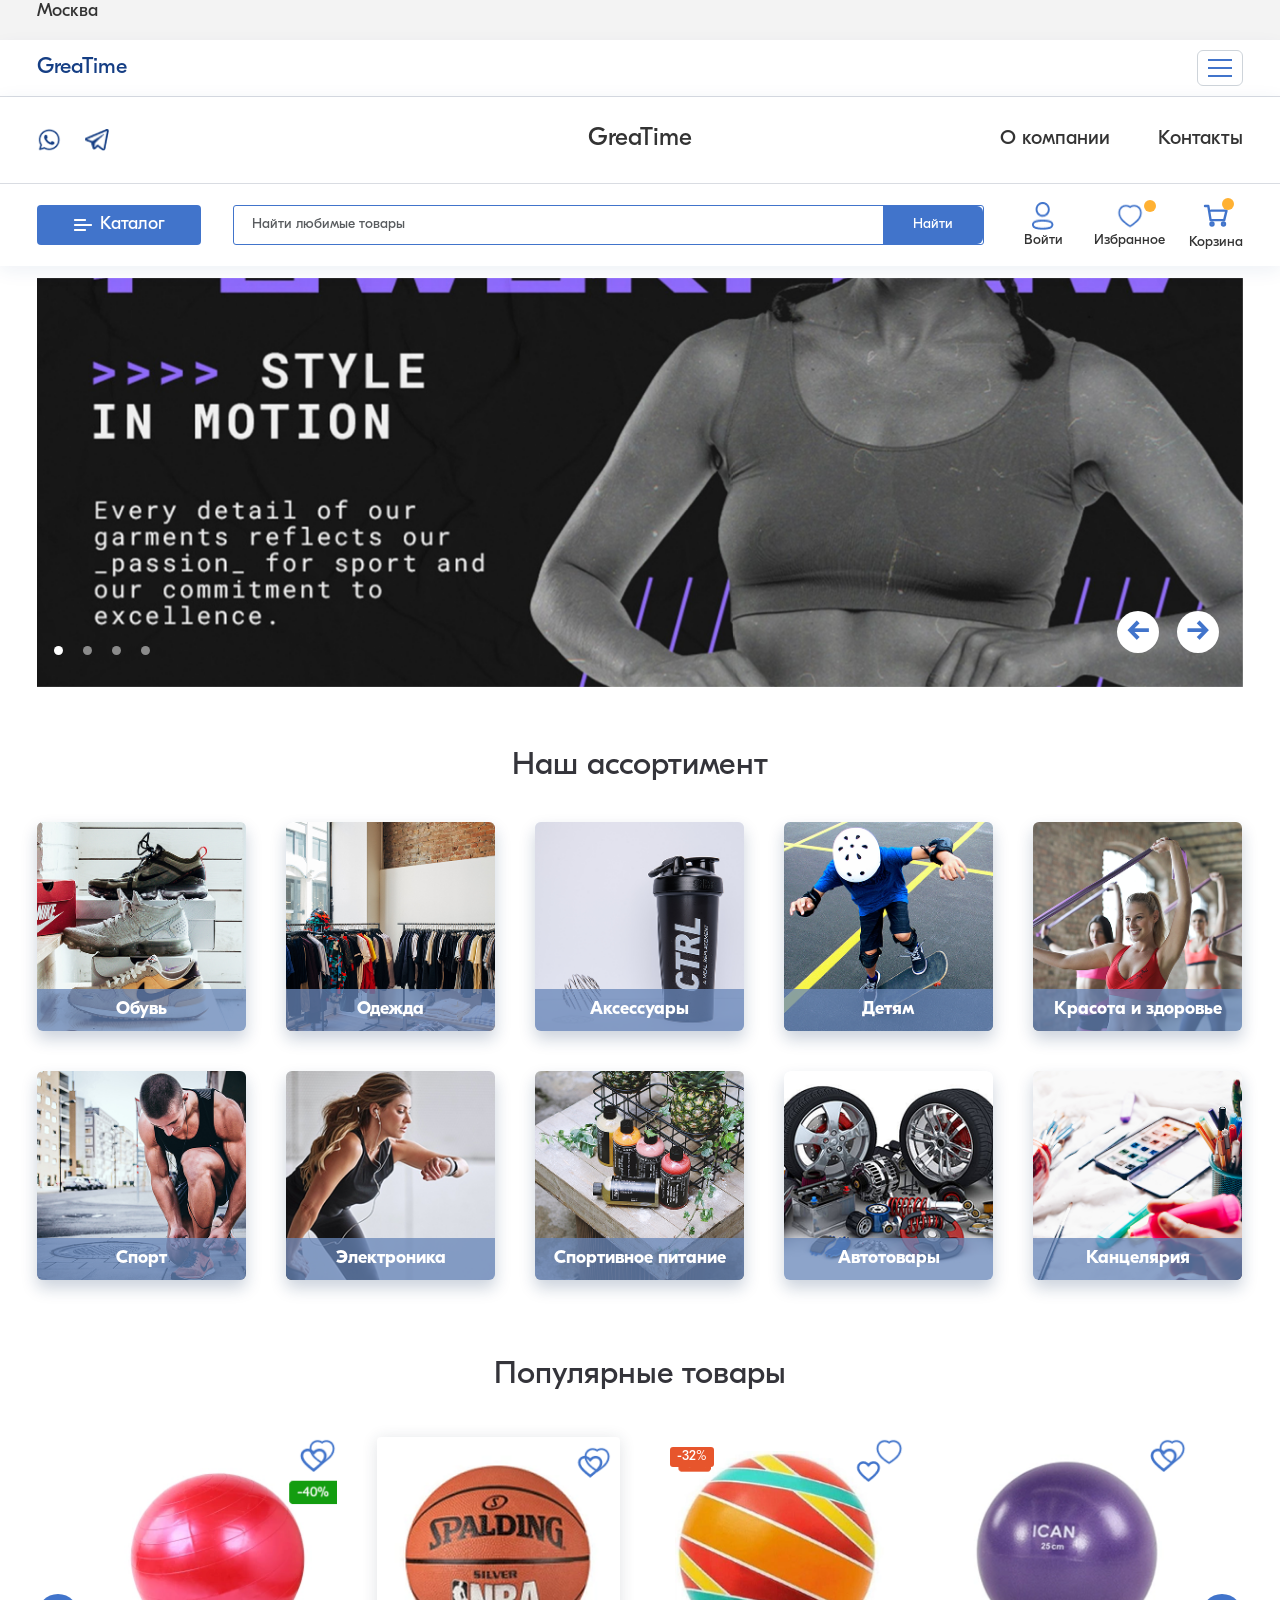
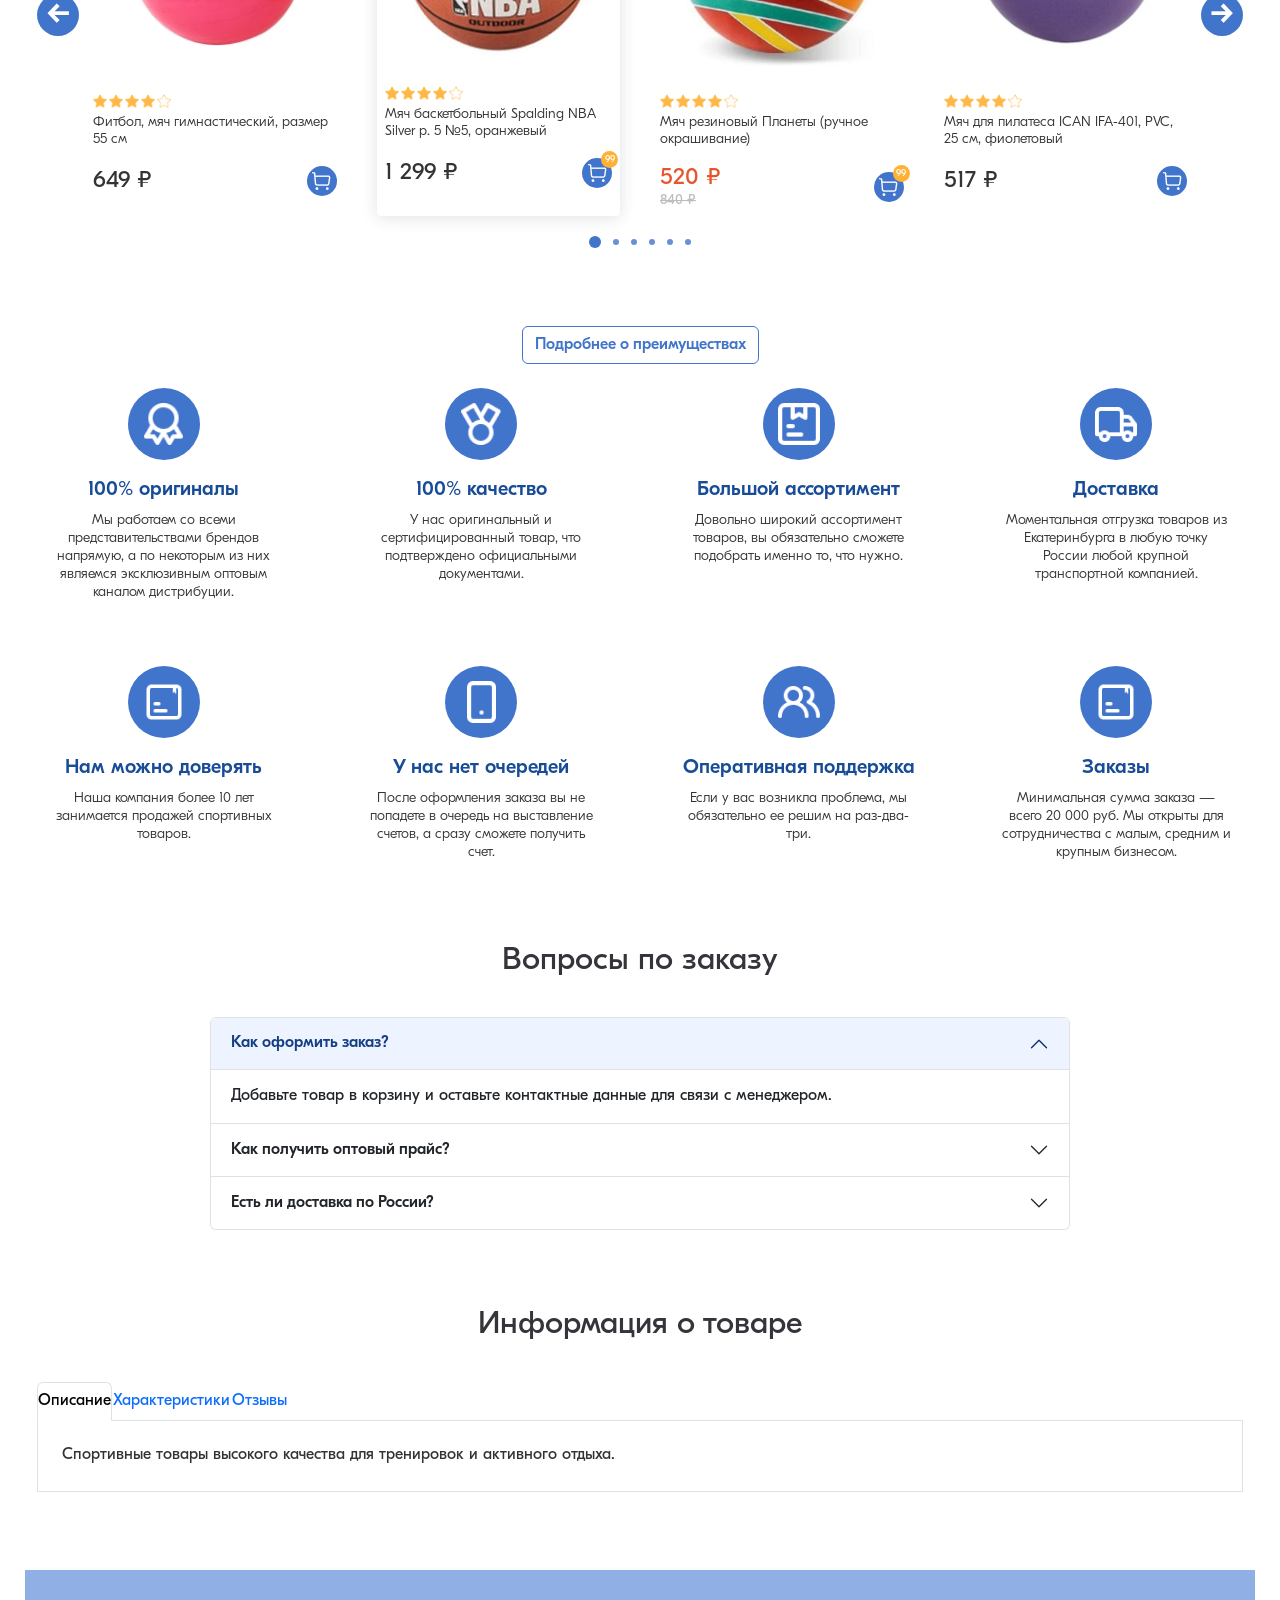
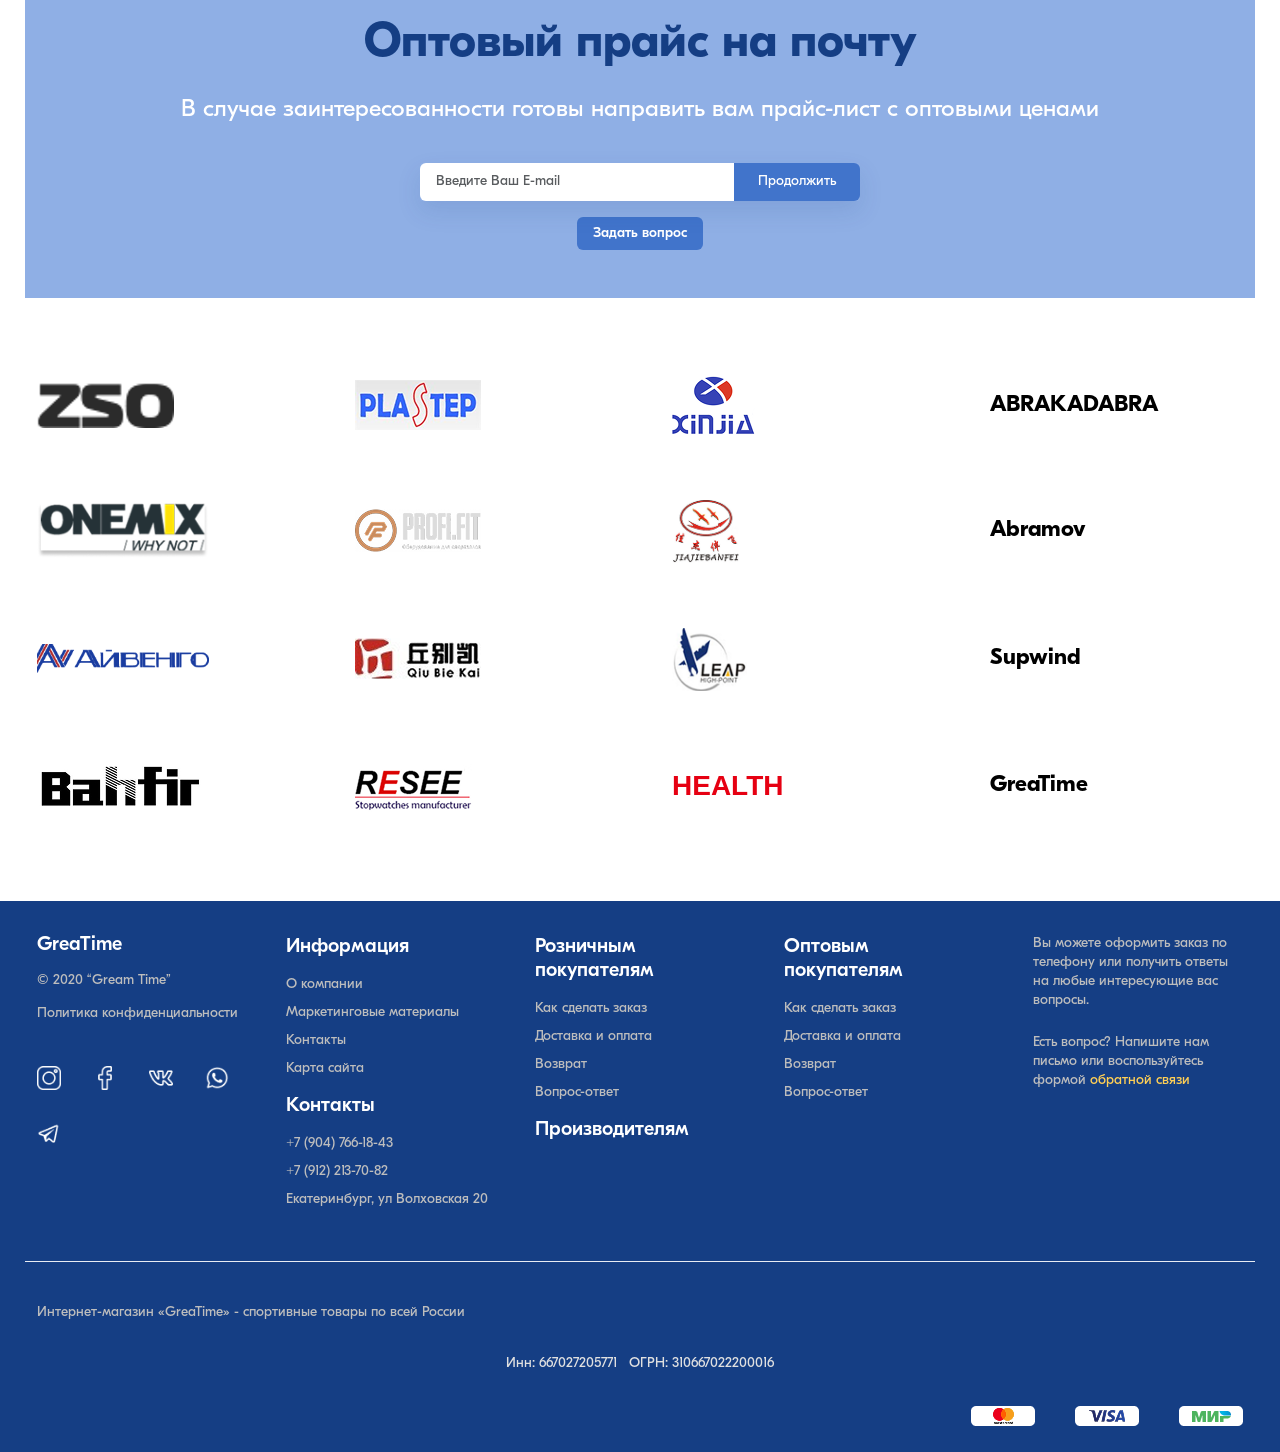
==== commit 44cbdff1: "фикс задание 6 и листинга поправил отчет" ====
--- a/Задание 6/index.html
+++ b/Задание 6/index.html
@@ -9,8 +9,7 @@
   <link rel="stylesheet" href="css/bootstrap-fallback.css">
   <link rel="stylesheet" href="css/styles.css">
 </head>
-<!-- 1 виджет: ScrollSpy автоматически подсвечивает пункты меню Bootstrap при прокрутке страницы. -->
-<body data-bs-spy="scroll" data-bs-target="#mainBootstrapNavbar" data-bs-root-margin="0px 0px -65%" data-bs-smooth-scroll="true" tabindex="0">
+<body>
   <!-- Верхняя строка -->
   <div class="top-line">
       <div class="container">
@@ -345,7 +344,57 @@
         </div>
       </div>
     </section>
-
+<!-- 4 виджет: Tabs - переключение между вкладками Bootstrap -->
+<section class="section bootstrap-widget-section">
+  <div class="container">
+    <h2 class="section__title">Информация о товаре</h2>
+
+    <ul class="nav nav-tabs" id="productTabs" role="tablist">
+      <li class="nav-item">
+        <button class="nav-link active"
+                data-bs-toggle="tab"
+                data-bs-target="#desc-tab"
+                type="button">
+          Описание
+        </button>
+      </li>
+
+      <li class="nav-item">
+        <button class="nav-link"
+                data-bs-toggle="tab"
+                data-bs-target="#spec-tab"
+                type="button">
+          Характеристики
+        </button>
+      </li>
+
+      <li class="nav-item">
+        <button class="nav-link"
+                data-bs-toggle="tab"
+                data-bs-target="#review-tab"
+                type="button">
+          Отзывы
+        </button>
+      </li>
+    </ul>
+
+    <div class="tab-content border border-top-0 p-4">
+
+      <div class="tab-pane fade show active" id="desc-tab">
+        Спортивные товары высокого качества для тренировок и активного отдыха.
+      </div>
+
+      <div class="tab-pane fade" id="spec-tab">
+        Материал: ПВХ. Цвет: разноцветный. Гарантия: 12 месяцев.
+      </div>
+
+      <div class="tab-pane fade" id="review-tab">
+        Покупатели отмечают высокое качество и быструю доставку.
+      </div>
+
+    </div>
+  </div>
+</section>
     <!-- Форма прайса -->
     <section class="price-request" id="price" aria-labelledby="price-title">
       <div class="container">
@@ -622,6 +671,20 @@
         }, Number(carousel.getAttribute('data-bs-interval')) || 2500);
       });
     }
+    document.querySelectorAll('.favorite').forEach(function (button) {
+  button.setAttribute('data-bs-toggle', 'tooltip');
+  button.setAttribute('data-bs-title', 'Добавить товар в избранное');
+  new bootstrap.Tooltip(button);
+});
+
+bootstrap.ScrollSpy.getOrCreateInstance(document.body, {
+  target: '#mainBootstrapNavbar',
+  offset: 180
+});
+
+window.addEventListener('load', function () {
+  bootstrap.ScrollSpy.getInstance(document.body)?.refresh();
+});
   </script>
 </body>
 </html>
--- a/Задание 6/css/styles.css
+++ b/Задание 6/css/styles.css
@@ -69,7 +69,7 @@
 header {
   position: sticky;
   top: 0;
-  z-index: 9999;
+  z-index: 1030;
   margin-top: 0;
   background: #ffffff;
   box-shadow: 0 4px 18px rgba(21, 62, 132, 0.08);
@@ -928,6 +928,17 @@
   z-index: 1080;
 }
 
+/* : корзина Offcanvas должна быть выше липкой шапки */
+.offcanvas {
+  z-index: 1055 !important;
+}
+
+.offcanvas-backdrop {
+  z-index: 1050 !important;
+}
+
+
+
 @media (max-width: 991.98px) {
   .top-menu {
     white-space: normal;
@@ -1231,14 +1242,14 @@
   position: sticky !important;
   top: 0 !important;
   margin-top: 0 !important;
-  z-index: 9999 !important;
+  z-index: 1030 !important;
 }
 
 @media (max-width: 575.98px) {
   body > header {
     position: sticky !important;
     top: 0 !important;
-    z-index: 9999 !important;
+    z-index: 1030 !important;
     box-shadow: 0 8px 18px rgba(21, 62, 132, 0.08);
   }
 
